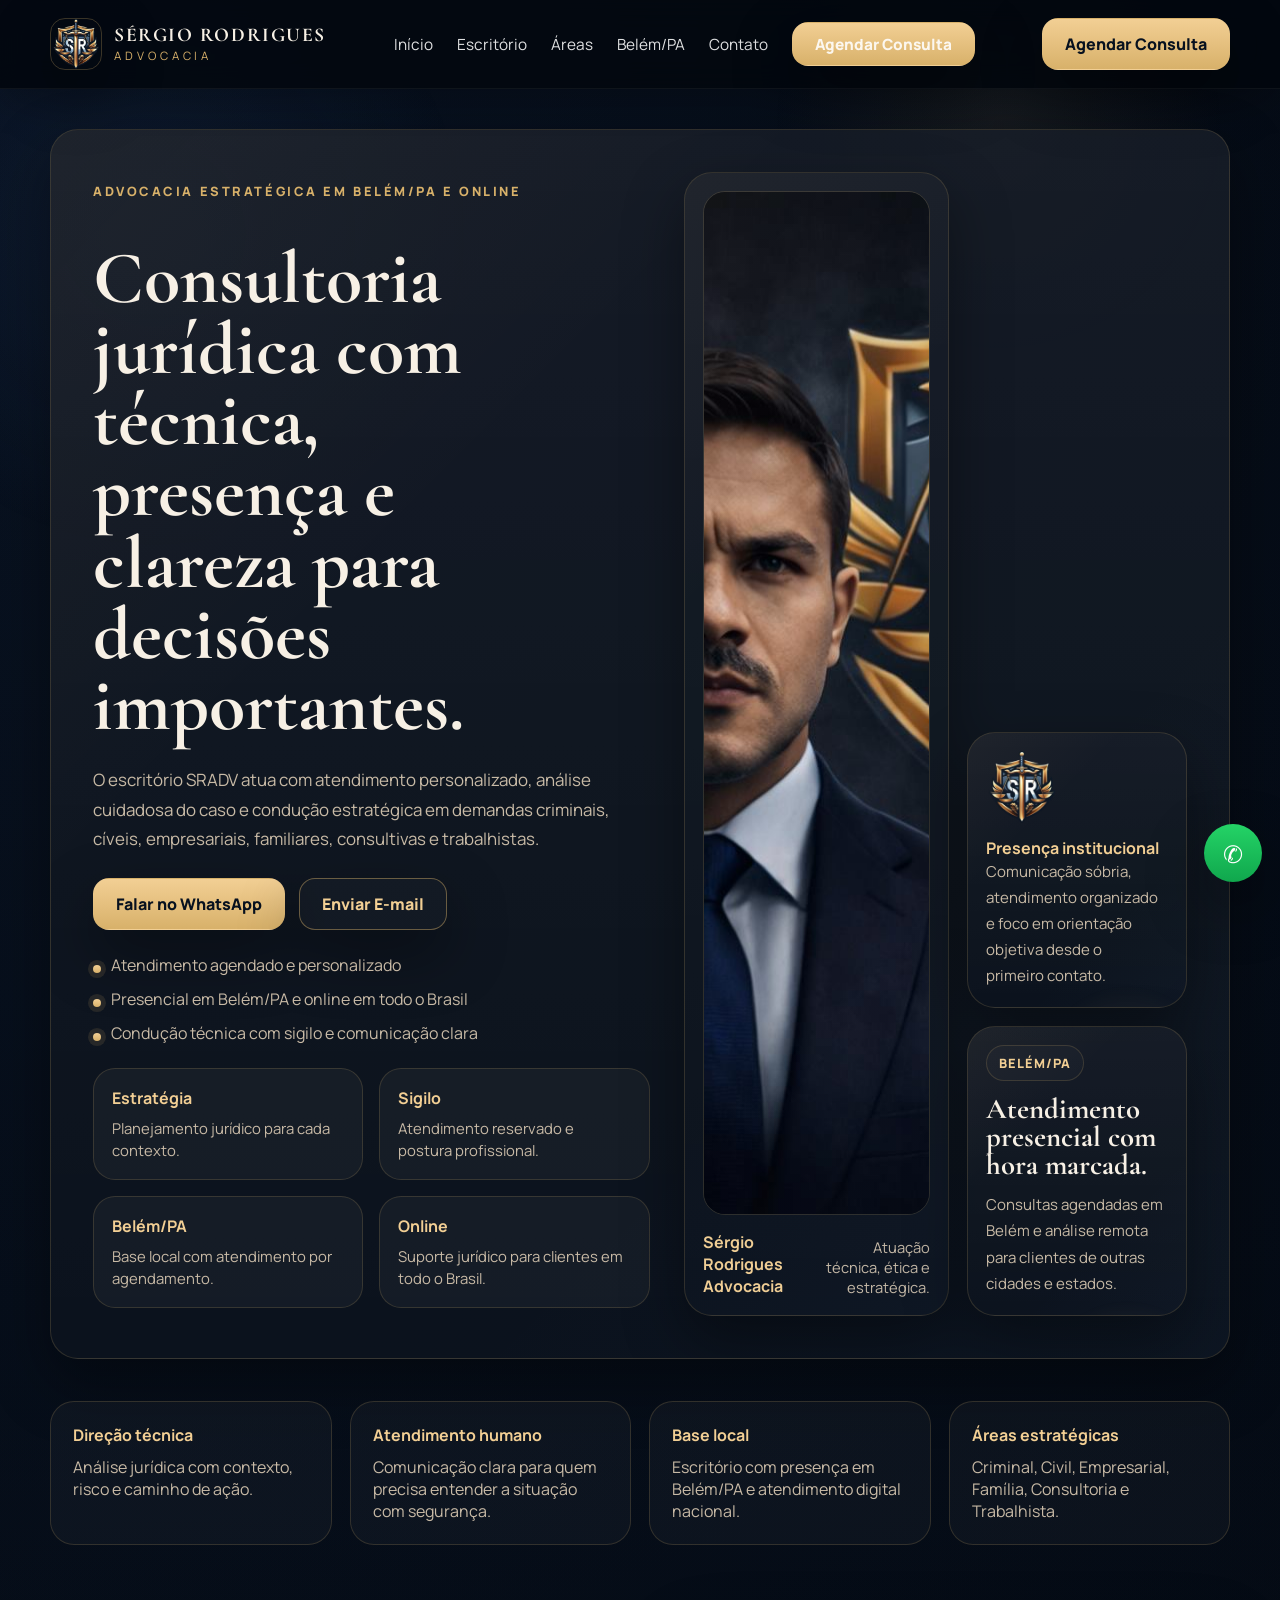
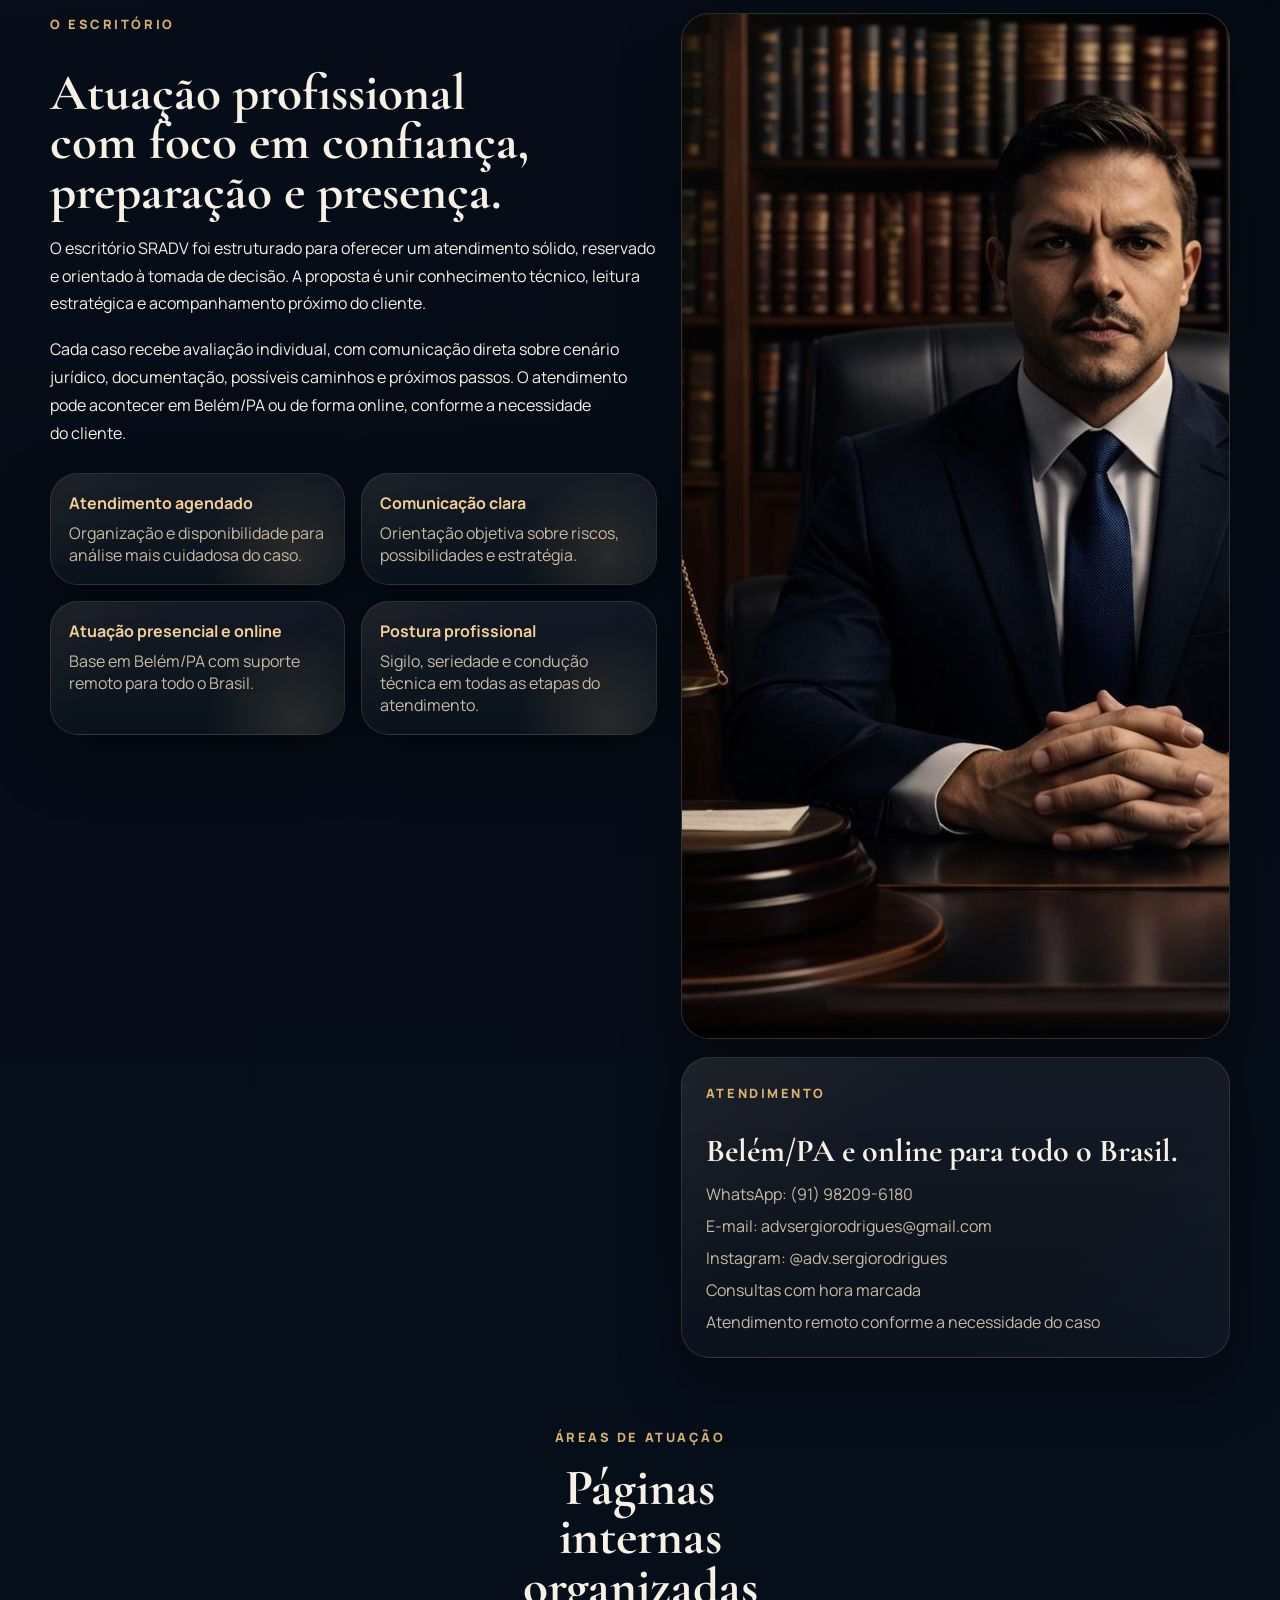
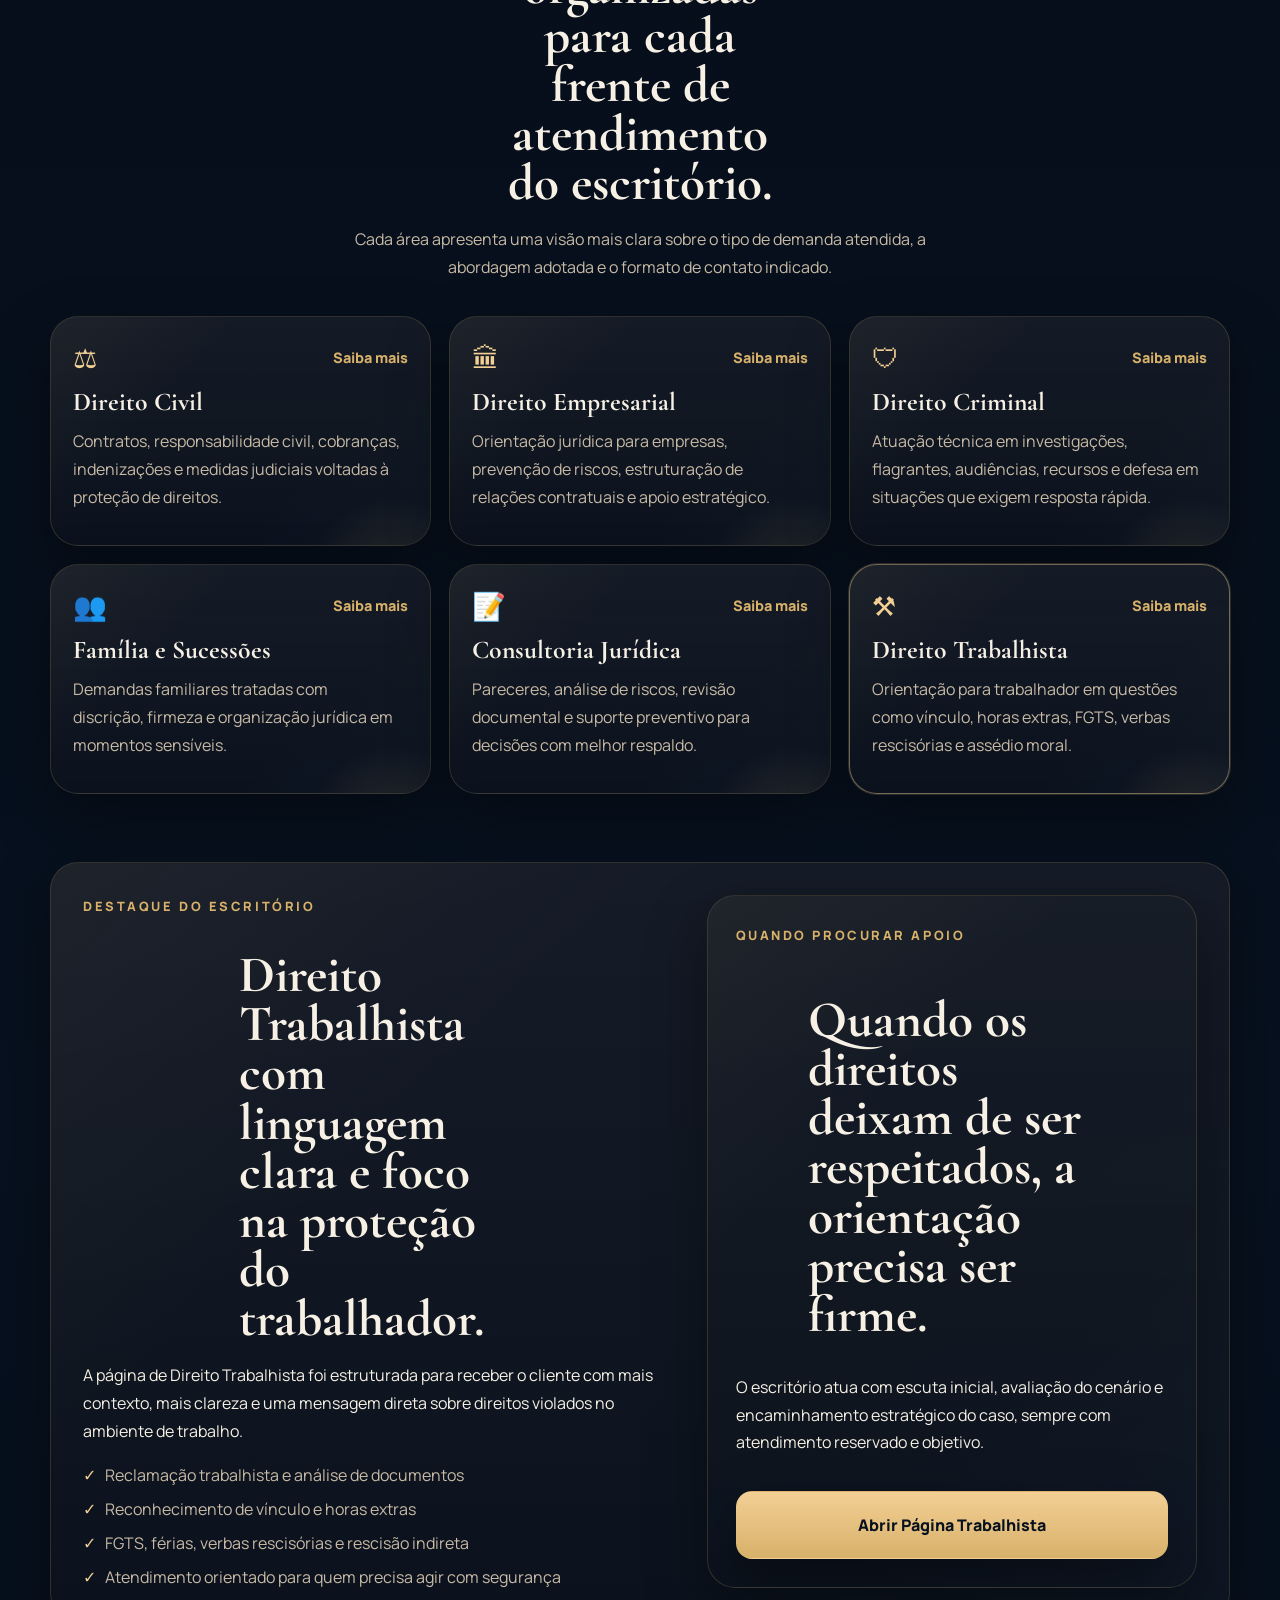
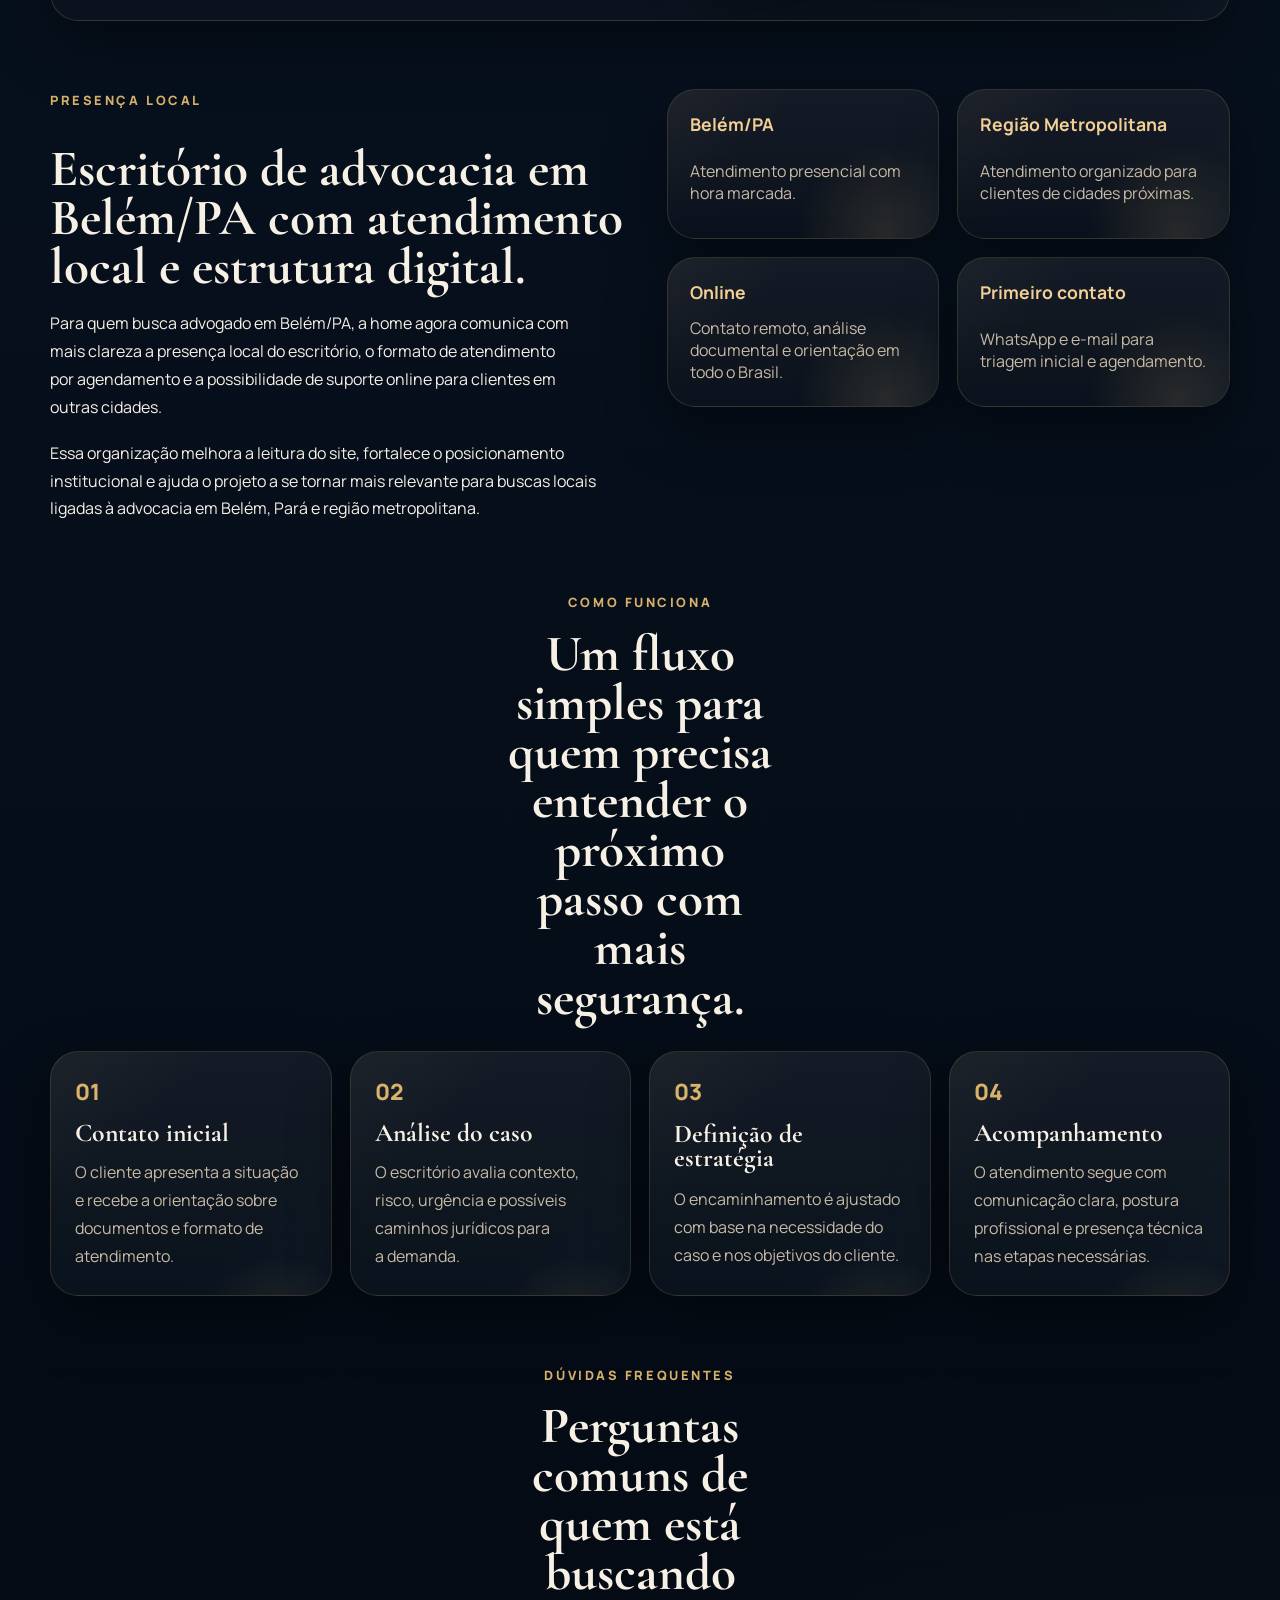
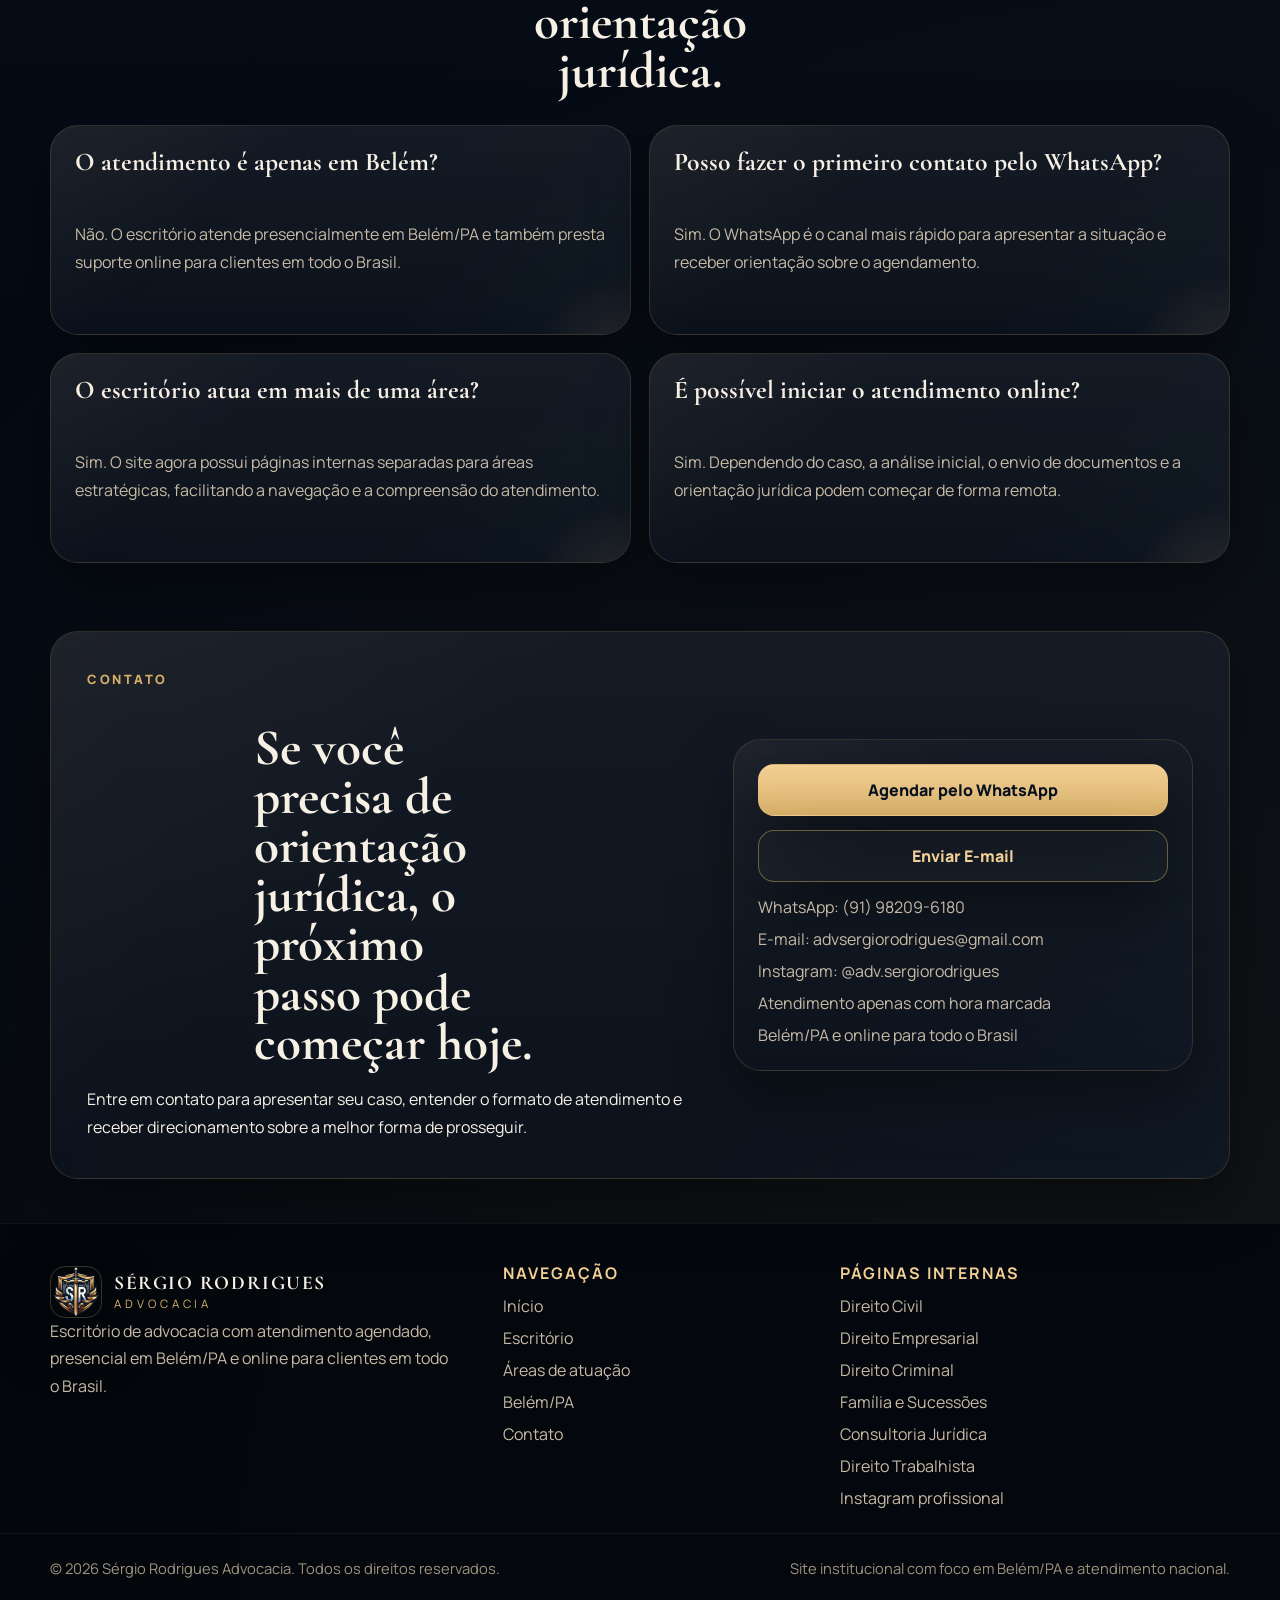
==== index.html @ feb1d64f "Add elegant motion and social profile polish" ====
<!DOCTYPE html>
<html lang="pt-BR">
<head>
  <meta charset="UTF-8" />
  <meta name="viewport" content="width=device-width, initial-scale=1.0" />
  <title>Advogado Em Belém/PA | SRADV Sérgio Rodrigues Advocacia</title>
  <meta name="description" content="Escritório de advocacia em Belém/PA com atendimento estratégico, agendado e online para todo o Brasil. Atuação em Direito Criminal, Civil, Empresarial, Família, Consultoria e Trabalhista." />
  <meta name="theme-color" content="#07111f" />
  <meta name="robots" content="index, follow" />
  <meta property="og:locale" content="pt_BR" />
  <meta property="og:type" content="website" />
  <meta property="og:title" content="Advogado Em Belém/PA | SRADV Sérgio Rodrigues Advocacia" />
  <meta property="og:description" content="Atuação jurídica estratégica em Belém/PA e online para todo o Brasil, com foco em atendimento personalizado, sigilo e condução técnica." />
  <meta property="og:url" content="https://linksites.github.io/sradv/" />
  <meta property="og:image" content="https://linksites.github.io/sradv/assets/foto-hero.jpg" />
  <meta name="twitter:card" content="summary_large_image" />
  <meta name="twitter:title" content="Advogado Em Belém/PA | SRADV Sérgio Rodrigues Advocacia" />
  <meta name="twitter:description" content="Escritório de advocacia em Belém/PA com atendimento estratégico, agendado e online para todo o Brasil." />
  <meta name="twitter:image" content="https://linksites.github.io/sradv/assets/foto-hero.jpg" />
  <link rel="canonical" href="https://linksites.github.io/sradv/" />
  <link rel="icon" href="assets/logo-emblema.jpg" />
  <link rel="preconnect" href="https://fonts.googleapis.com" />
  <link rel="preconnect" href="https://fonts.gstatic.com" crossorigin />
  <link href="https://fonts.googleapis.com/css2?family=Cormorant+Garamond:wght@500;600;700&family=Manrope:wght@400;500;600;700;800&display=swap" rel="stylesheet" />
  <link rel="stylesheet" href="styles.css" />
  <script type="application/ld+json">
    {
      "@context": "https://schema.org",
      "@type": "LegalService",
      "name": "SRADV Sérgio Rodrigues Advocacia",
      "url": "https://linksites.github.io/sradv/",
      "image": "https://linksites.github.io/sradv/assets/foto-hero.jpg",
      "telephone": "+55-91-98209-6180",
      "email": "advsergiorodrigues@gmail.com",
      "areaServed": [
        "Belém - PA",
        "Pará",
        "Brasil"
      ],
      "availableLanguage": [
        "Portuguese"
      ],
      "address": {
        "@type": "PostalAddress",
        "addressLocality": "Belém",
        "addressRegion": "PA",
        "addressCountry": "BR"
      },
      "sameAs": [
        "https://linksites.github.io/sradv/",
        "https://www.instagram.com/adv.sergiorodrigues/"
      ]
    }
  </script>
</head>
<body>
  <div class="bg-orbs"></div>
  <div class="bg-grid"></div>
  <a class="skip-link" href="#conteudo">Pular para o conteúdo</a>

  <header class="header">
    <div class="container nav">
      <a class="brand" href="#inicio" aria-label="SRADV Sérgio Rodrigues Advocacia">
        <img src="assets/logo-emblema.jpg" alt="Logo SRADV" width="640" height="640" />
        <div class="brand-copy">
          <strong>SÉRGIO RODRIGUES</strong>
          <span>ADVOCACIA</span>
        </div>
      </a>

      <button class="menu-toggle" type="button" aria-label="Abrir menu" aria-expanded="false" aria-controls="primary-menu">
        <span class="menu-toggle-box" aria-hidden="true">
          <span class="menu-toggle-line"></span>
          <span class="menu-toggle-line"></span>
          <span class="menu-toggle-line"></span>
        </span>
      </button>

      <nav class="menu" id="primary-menu" aria-label="Navegação principal">
        <a href="#inicio">Início</a>
        <a href="#escritorio">Escritório</a>
        <a href="#areas">Áreas</a>
        <a href="#belem">Belém/PA</a>
        <a href="#contato">Contato</a>
        <a class="btn btn-gold menu-cta" target="_blank" rel="noopener noreferrer" href="https://wa.me/5591982096180?text=Olá%2C%20Dr.%20Sérgio.%20gostaria%20de%20agendar%20um%20atendimento.">Agendar Consulta</a>
      </nav>

      <a class="btn btn-gold header-cta" target="_blank" rel="noopener noreferrer" href="https://wa.me/5591982096180?text=Olá%2C%20Dr.%20Sérgio.%20gostaria%20de%20agendar%20um%20atendimento.">Agendar Consulta</a>
    </div>
  </header>

  <main id="conteudo">
    <section class="hero section" id="inicio">
      <div class="container hero-grid shell-card">
        <div class="hero-copy">
          <p class="eyebrow">ADVOCACIA ESTRATÉGICA EM BELÉM/PA E ONLINE</p>
          <h1>Consultoria jurídica com técnica, presença e clareza para decisões importantes.</h1>
          <p class="lead">
            O escritório SRADV atua com atendimento personalizado, análise cuidadosa do caso e condução estratégica
            em demandas criminais, cíveis, empresariais, familiares, consultivas e trabalhistas.
          </p>

          <div class="hero-actions">
            <a class="btn btn-gold" target="_blank" rel="noopener noreferrer" href="https://wa.me/5591982096180?text=Olá%2C%20Dr.%20Sérgio.%20quero%20agendar%20um%20atendimento.">Falar no WhatsApp</a>
            <a class="btn btn-outline" href="mailto:advsergiorodrigues@gmail.com">Enviar E-mail</a>
          </div>

          <ul class="hero-points" aria-label="Diferenciais do atendimento">
            <li>Atendimento agendado e personalizado</li>
            <li>Presencial em Belém/PA e online em todo o Brasil</li>
            <li>Condução técnica com sigilo e comunicação clara</li>
          </ul>

          <div class="mini-highlights">
            <article>
              <strong>Estratégia</strong>
              <span>Planejamento jurídico para cada contexto.</span>
            </article>
            <article>
              <strong>Sigilo</strong>
              <span>Atendimento reservado e postura profissional.</span>
            </article>
            <article>
              <strong>Belém/PA</strong>
              <span>Base local com atendimento por agendamento.</span>
            </article>
            <article>
              <strong>Online</strong>
              <span>Suporte jurídico para clientes em todo o Brasil.</span>
            </article>
          </div>
        </div>

        <div class="hero-visual">
          <article class="hero-photo-card glass-card">
            <img class="hero-person" src="assets/foto-hero.jpg" alt="Retrato institucional de Sérgio Rodrigues" width="1024" height="1024" fetchpriority="high" decoding="async" />
            <div class="hero-photo-caption">
              <strong>Sérgio Rodrigues Advocacia</strong>
              <span>Atuação técnica, ética e estratégica.</span>
            </div>
          </article>

          <div class="hero-side-stack">
            <article class="glass-card hero-note">
              <img src="assets/logo-emblema.jpg" alt="" aria-hidden="true" width="640" height="640" loading="lazy" decoding="async" />
              <div>
                <strong>Presença institucional</strong>
                <p>Comunicação sóbria, atendimento organizado e foco em orientação objetiva desde o primeiro contato.</p>
              </div>
            </article>

            <article class="glass-card hero-note">
              <span class="pill">Belém/PA</span>
              <h2>Atendimento presencial com hora marcada.</h2>
              <p>Consultas agendadas em Belém e análise remota para clientes de outras cidades e estados.</p>
            </article>
          </div>
        </div>
      </div>
    </section>

    <section class="section trust-bar">
      <div class="container trust-grid">
        <article class="trust-item">
          <strong>Direção técnica</strong>
          <span>Análise jurídica com contexto, risco e caminho de ação.</span>
        </article>
        <article class="trust-item">
          <strong>Atendimento humano</strong>
          <span>Comunicação clara para quem precisa entender a situação com segurança.</span>
        </article>
        <article class="trust-item">
          <strong>Base local</strong>
          <span>Escritório com presença em Belém/PA e atendimento digital nacional.</span>
        </article>
        <article class="trust-item">
          <strong>Áreas estratégicas</strong>
          <span>Criminal, Civil, Empresarial, Família, Consultoria e Trabalhista.</span>
        </article>
      </div>
    </section>

    <section class="section office-section" id="escritorio">
      <div class="container split-layout">
        <div class="section-copy">
          <p class="eyebrow">O ESCRITÓRIO</p>
          <h2>Atuação profissional com foco em confiança, preparação e presença.</h2>
          <p>
            O escritório SRADV foi estruturado para oferecer um atendimento sólido, reservado e orientado à tomada
            de decisão. A proposta é unir conhecimento técnico, leitura estratégica e acompanhamento próximo do cliente.
          </p>
          <p>
            Cada caso recebe avaliação individual, com comunicação direta sobre cenário jurídico, documentação,
            possíveis caminhos e próximos passos. O atendimento pode acontecer em Belém/PA ou de forma online,
            conforme a necessidade do cliente.
          </p>

          <div class="feature-list">
            <article class="feature-card glass-card">
              <strong>Atendimento agendado</strong>
              <span>Organização e disponibilidade para análise mais cuidadosa do caso.</span>
            </article>
            <article class="feature-card glass-card">
              <strong>Comunicação clara</strong>
              <span>Orientação objetiva sobre riscos, possibilidades e estratégia.</span>
            </article>
            <article class="feature-card glass-card">
              <strong>Atuação presencial e online</strong>
              <span>Base em Belém/PA com suporte remoto para todo o Brasil.</span>
            </article>
            <article class="feature-card glass-card">
              <strong>Postura profissional</strong>
              <span>Sigilo, seriedade e condução técnica em todas as etapas do atendimento.</span>
            </article>
          </div>
        </div>

        <aside class="office-aside">
          <div class="about-photo glass-card">
            <img src="assets/foto-escritorio.jpg" alt="Ambiente institucional do escritório" width="1024" height="1024" loading="lazy" decoding="async" />
          </div>

          <div class="office-summary glass-card">
            <p class="eyebrow">ATENDIMENTO</p>
            <h2>Belém/PA e online para todo o Brasil.</h2>
            <ul class="list-clean">
              <li>WhatsApp: <a target="_blank" rel="noopener noreferrer" href="https://wa.me/5591982096180">(91) 98209-6180</a></li>
              <li>E-mail: <a href="mailto:advsergiorodrigues@gmail.com">advsergiorodrigues@gmail.com</a></li>
              <li>Instagram: <a target="_blank" rel="noopener noreferrer" href="https://www.instagram.com/adv.sergiorodrigues/">@adv.sergiorodrigues</a></li>
              <li>Consultas com hora marcada</li>
              <li>Atendimento remoto conforme a necessidade do caso</li>
            </ul>
          </div>
        </aside>
      </div>
    </section>

    <section class="section areas-section" id="areas">
      <div class="container">
        <div class="section-title centered">
          <p class="eyebrow">ÁREAS DE ATUAÇÃO</p>
          <h2>Páginas internas organizadas para cada frente de atendimento do escritório.</h2>
          <p class="section-lead">Cada área apresenta uma visão mais clara sobre o tipo de demanda atendida, a abordagem adotada e o formato de contato indicado.</p>
        </div>

        <div class="service-grid">
          <a class="service-card glass-card" href="areas/direito-civil.html">
            <div class="service-card-top">
              <span class="service-icon">⚖</span>
              <span class="service-link">Saiba mais</span>
            </div>
            <h3>Direito Civil</h3>
            <p>Contratos, responsabilidade civil, cobranças, indenizações e medidas judiciais voltadas à proteção de direitos.</p>
          </a>

          <a class="service-card glass-card" href="areas/direito-empresarial.html">
            <div class="service-card-top">
              <span class="service-icon">🏛</span>
              <span class="service-link">Saiba mais</span>
            </div>
            <h3>Direito Empresarial</h3>
            <p>Orientação jurídica para empresas, prevenção de riscos, estruturação de relações contratuais e apoio estratégico.</p>
          </a>

          <a class="service-card glass-card" href="areas/direito-criminal.html">
            <div class="service-card-top">
              <span class="service-icon">🛡</span>
              <span class="service-link">Saiba mais</span>
            </div>
            <h3>Direito Criminal</h3>
            <p>Atuação técnica em investigações, flagrantes, audiências, recursos e defesa em situações que exigem resposta rápida.</p>
          </a>

          <a class="service-card glass-card" href="areas/familia-e-sucessoes.html">
            <div class="service-card-top">
              <span class="service-icon">👥</span>
              <span class="service-link">Saiba mais</span>
            </div>
            <h3>Família e Sucessões</h3>
            <p>Demandas familiares tratadas com discrição, firmeza e organização jurídica em momentos sensíveis.</p>
          </a>

          <a class="service-card glass-card" href="areas/consultoria-juridica.html">
            <div class="service-card-top">
              <span class="service-icon">📝</span>
              <span class="service-link">Saiba mais</span>
            </div>
            <h3>Consultoria Jurídica</h3>
            <p>Pareceres, análise de riscos, revisão documental e suporte preventivo para decisões com melhor respaldo.</p>
          </a>

          <a class="service-card glass-card featured-service" href="areas/direito-trabalhista.html">
            <div class="service-card-top">
              <span class="service-icon">⚒</span>
              <span class="service-link">Saiba mais</span>
            </div>
            <h3>Direito Trabalhista</h3>
            <p>Orientação para trabalhador em questões como vínculo, horas extras, FGTS, verbas rescisórias e assédio moral.</p>
          </a>
        </div>
      </div>
    </section>

    <section class="section spotlight-section" id="trabalhista">
      <div class="container spotlight-grid shell-card">
        <div class="spotlight-copy">
          <p class="eyebrow">DESTAQUE DO ESCRITÓRIO</p>
          <h2>Direito Trabalhista com linguagem clara e foco na proteção do trabalhador.</h2>
          <p>
            A página de Direito Trabalhista foi estruturada para receber o cliente com mais contexto, mais clareza e
            uma mensagem direta sobre direitos violados no ambiente de trabalho.
          </p>
          <ul class="check-list">
            <li>Reclamação trabalhista e análise de documentos</li>
            <li>Reconhecimento de vínculo e horas extras</li>
            <li>FGTS, férias, verbas rescisórias e rescisão indireta</li>
            <li>Atendimento orientado para quem precisa agir com segurança</li>
          </ul>
        </div>

        <div class="spotlight-panel glass-card">
          <p class="eyebrow">QUANDO PROCURAR APOIO</p>
          <h2>Quando os direitos deixam de ser respeitados, a orientação precisa ser firme.</h2>
          <p>O escritório atua com escuta inicial, avaliação do cenário e encaminhamento estratégico do caso, sempre com atendimento reservado e objetivo.</p>
          <a class="btn btn-gold" href="areas/direito-trabalhista.html">Abrir Página Trabalhista</a>
        </div>
      </div>
    </section>

    <section class="section local-section" id="belem">
      <div class="container local-grid">
        <div class="section-copy">
          <p class="eyebrow">PRESENÇA LOCAL</p>
          <h2>Escritório de advocacia em Belém/PA com atendimento local e estrutura digital.</h2>
          <p>
            Para quem busca advogado em Belém/PA, a home agora comunica com mais clareza a presença local do escritório,
            o formato de atendimento por agendamento e a possibilidade de suporte online para clientes em outras cidades.
          </p>
          <p>
            Essa organização melhora a leitura do site, fortalece o posicionamento institucional e ajuda o projeto a se tornar
            mais relevante para buscas locais ligadas à advocacia em Belém, Pará e região metropolitana.
          </p>
        </div>

        <div class="local-cards">
          <article class="glass-card local-card">
            <strong>Belém/PA</strong>
            <span>Atendimento presencial com hora marcada.</span>
          </article>
          <article class="glass-card local-card">
            <strong>Região Metropolitana</strong>
            <span>Atendimento organizado para clientes de cidades próximas.</span>
          </article>
          <article class="glass-card local-card">
            <strong>Online</strong>
            <span>Contato remoto, análise documental e orientação em todo o Brasil.</span>
          </article>
          <article class="glass-card local-card">
            <strong>Primeiro contato</strong>
            <span>WhatsApp e e-mail para triagem inicial e agendamento.</span>
          </article>
        </div>
      </div>
    </section>

    <section class="section process-section">
      <div class="container">
        <div class="section-title centered">
          <p class="eyebrow">COMO FUNCIONA</p>
          <h2>Um fluxo simples para quem precisa entender o próximo passo com mais segurança.</h2>
        </div>

        <div class="step-grid">
          <article class="step-card glass-card">
            <span>01</span>
            <h3>Contato inicial</h3>
            <p>O cliente apresenta a situação e recebe a orientação sobre documentos e formato de atendimento.</p>
          </article>
          <article class="step-card glass-card">
            <span>02</span>
            <h3>Análise do caso</h3>
            <p>O escritório avalia contexto, risco, urgência e possíveis caminhos jurídicos para a demanda.</p>
          </article>
          <article class="step-card glass-card">
            <span>03</span>
            <h3>Definição de estratégia</h3>
            <p>O encaminhamento é ajustado com base na necessidade do caso e nos objetivos do cliente.</p>
          </article>
          <article class="step-card glass-card">
            <span>04</span>
            <h3>Acompanhamento</h3>
            <p>O atendimento segue com comunicação clara, postura profissional e presença técnica nas etapas necessárias.</p>
          </article>
        </div>
      </div>
    </section>

    <section class="section faq-section">
      <div class="container">
        <div class="section-title centered">
          <p class="eyebrow">DÚVIDAS FREQUENTES</p>
          <h2>Perguntas comuns de quem está buscando orientação jurídica.</h2>
        </div>

        <div class="faq-grid">
          <article class="glass-card faq-card">
            <h3>O atendimento é apenas em Belém?</h3>
            <p>Não. O escritório atende presencialmente em Belém/PA e também presta suporte online para clientes em todo o Brasil.</p>
          </article>
          <article class="glass-card faq-card">
            <h3>Posso fazer o primeiro contato pelo WhatsApp?</h3>
            <p>Sim. O WhatsApp é o canal mais rápido para apresentar a situação e receber orientação sobre o agendamento.</p>
          </article>
          <article class="glass-card faq-card">
            <h3>O escritório atua em mais de uma área?</h3>
            <p>Sim. O site agora possui páginas internas separadas para áreas estratégicas, facilitando a navegação e a compreensão do atendimento.</p>
          </article>
          <article class="glass-card faq-card">
            <h3>É possível iniciar o atendimento online?</h3>
            <p>Sim. Dependendo do caso, a análise inicial, o envio de documentos e a orientação jurídica podem começar de forma remota.</p>
          </article>
        </div>
      </div>
    </section>

    <section class="section cta-section" id="contato">
      <div class="container cta-box shell-card">
        <div class="cta-copy">
          <p class="eyebrow">CONTATO</p>
          <h2>Se você precisa de orientação jurídica, o próximo passo pode começar hoje.</h2>
          <p>Entre em contato para apresentar seu caso, entender o formato de atendimento e receber direcionamento sobre a melhor forma de prosseguir.</p>
        </div>

        <div class="contact-card glass-card">
          <a class="btn btn-gold" target="_blank" rel="noopener noreferrer" href="https://wa.me/5591982096180?text=Olá%2C%20Dr.%20Sérgio.%20gostaria%20de%20agendar%20um%20atendimento.">Agendar pelo WhatsApp</a>
          <a class="btn btn-outline" href="mailto:advsergiorodrigues@gmail.com">Enviar E-mail</a>
          <ul class="list-clean">
            <li>WhatsApp: <a target="_blank" rel="noopener noreferrer" href="https://wa.me/5591982096180">(91) 98209-6180</a></li>
            <li>E-mail: <a href="mailto:advsergiorodrigues@gmail.com">advsergiorodrigues@gmail.com</a></li>
            <li>Instagram: <a target="_blank" rel="noopener noreferrer" href="https://www.instagram.com/adv.sergiorodrigues/">@adv.sergiorodrigues</a></li>
            <li>Atendimento apenas com hora marcada</li>
            <li>Belém/PA e online para todo o Brasil</li>
          </ul>
        </div>
      </div>
    </section>
  </main>

  <footer class="footer">
    <div class="container footer-grid">
      <div class="footer-brand-block">
        <div class="brand footer-brand">
          <img src="assets/logo-emblema.jpg" alt="Logo SRADV" width="640" height="640" loading="lazy" decoding="async" />
          <div class="brand-copy">
            <strong>SÉRGIO RODRIGUES</strong>
            <span>ADVOCACIA</span>
          </div>
        </div>
        <p>Escritório de advocacia com atendimento agendado, presencial em Belém/PA e online para clientes em todo o Brasil.</p>
      </div>

      <div>
        <h3>Navegação</h3>
        <ul class="footer-links">
          <li><a href="#inicio">Início</a></li>
          <li><a href="#escritorio">Escritório</a></li>
          <li><a href="#areas">Áreas de atuação</a></li>
          <li><a href="#belem">Belém/PA</a></li>
          <li><a href="#contato">Contato</a></li>
        </ul>
      </div>

      <div>
        <h3>Páginas Internas</h3>
        <ul class="footer-links">
          <li><a href="areas/direito-civil.html">Direito Civil</a></li>
          <li><a href="areas/direito-empresarial.html">Direito Empresarial</a></li>
          <li><a href="areas/direito-criminal.html">Direito Criminal</a></li>
          <li><a href="areas/familia-e-sucessoes.html">Família e Sucessões</a></li>
          <li><a href="areas/consultoria-juridica.html">Consultoria Jurídica</a></li>
          <li><a href="areas/direito-trabalhista.html">Direito Trabalhista</a></li>
          <li><a target="_blank" rel="noopener noreferrer" href="https://www.instagram.com/adv.sergiorodrigues/">Instagram profissional</a></li>
        </ul>
      </div>
    </div>

    <div class="footer-bottom">
      <div class="container footer-bottom-inner">
        <span>© <span id="current-year">2026</span> Sérgio Rodrigues Advocacia. Todos os direitos reservados.</span>
        <span>Site institucional com foco em Belém/PA e atendimento nacional.</span>
      </div>
    </div>
  </footer>

  <a class="whatsapp-float" target="_blank" rel="noopener noreferrer" href="https://wa.me/5591982096180?text=Olá%2C%20Dr.%20Sérgio.%20preciso%20de%20orientação%20jurídica." aria-label="Abrir conversa no WhatsApp">✆</a>

  <script src="script.js"></script>
</body>
</html>
---- styles.css ----
:root{
  --bg:#040913;
  --bg-deep:#07111f;
  --panel:rgba(7,14,25,.82);
  --panel-strong:rgba(5,10,18,.94);
  --panel-soft:rgba(255,255,255,.04);
  --line:rgba(216,177,106,.18);
  --line-strong:rgba(216,177,106,.34);
  --gold:#d8b16a;
  --gold-strong:#f2cf94;
  --text:#f7f0e5;
  --muted:#c8baa6;
  --muted-strong:#9f937f;
  --shadow:0 24px 60px rgba(0,0,0,.38);
  --radius:28px;
  --radius-sm:18px;
  --container:1180px;
  --safe-bottom:calc(env(safe-area-inset-bottom, 0px) + 18px);
  --ease-out:cubic-bezier(.22,1,.36,1);
  --ease-smooth:cubic-bezier(.2,.75,.2,1);
  --duration-fast:.24s;
  --duration-mid:.5s;
  --duration-slow:.85s;
}

*{box-sizing:border-box}
html{
  scroll-behavior:smooth;
  scroll-padding-top:110px;
}
body{
  margin:0;
  font-family:"Manrope",system-ui,sans-serif;
  color:var(--text);
  overflow-x:hidden;
  background:
    radial-gradient(circle at top left, rgba(20,40,70,.36), transparent 26%),
    radial-gradient(circle at bottom right, rgba(216,177,106,.08), transparent 22%),
    linear-gradient(180deg, #03070e 0%, #07111f 54%, #03070e 100%);
}
img{max-width:100%;display:block}
a{text-decoration:none;color:inherit}
button{font:inherit}

.bg-orbs,
.bg-grid{
  position:fixed;
  inset:0;
  pointer-events:none;
  z-index:-1;
}
.bg-orbs{
  background:
    radial-gradient(circle at 78% 14%, rgba(216,177,106,.08), transparent 18%),
    radial-gradient(circle at 12% 26%, rgba(38,66,110,.18), transparent 24%);
  animation:orbDrift 18s ease-in-out infinite alternate;
}
.bg-grid{
  background-image:
    linear-gradient(rgba(255,255,255,.02) 1px, transparent 1px),
    linear-gradient(90deg, rgba(255,255,255,.02) 1px, transparent 1px);
  background-size:48px 48px;
  opacity:.14;
  mask-image:linear-gradient(180deg, rgba(0,0,0,.6), transparent 92%);
}

.skip-link{
  position:absolute;
  top:-64px;
  left:16px;
  z-index:120;
  padding:12px 16px;
  border-radius:12px;
  background:var(--gold-strong);
  color:#07111f;
  font-weight:800;
  transition:top .2s ease;
}
.skip-link:focus{top:16px}

.container{
  width:min(calc(100% - 32px), var(--container));
  margin:0 auto;
}

.header{
  position:sticky;
  top:0;
  z-index:60;
  backdrop-filter:blur(14px);
  background:rgba(3,7,14,.86);
  border-bottom:1px solid rgba(255,255,255,.05);
  box-shadow:0 14px 34px rgba(0,0,0,.18);
  transition:background var(--duration-fast) var(--ease-smooth), box-shadow var(--duration-fast) var(--ease-smooth), border-color var(--duration-fast) var(--ease-smooth);
}
.header.header-scrolled{
  background:rgba(3,7,14,.94);
  box-shadow:0 20px 44px rgba(0,0,0,.28);
  border-bottom-color:rgba(216,177,106,.12);
}
.nav{
  display:grid;
  grid-template-columns:auto 1fr auto;
  gap:18px;
  align-items:center;
  min-height:88px;
}
.brand{
  display:flex;
  align-items:center;
  gap:12px;
  min-width:0;
}
.brand img{
  width:52px;
  height:52px;
  border-radius:15px;
  object-fit:cover;
  border:1px solid rgba(216,177,106,.26);
  box-shadow:var(--shadow);
  transition:transform var(--duration-fast) var(--ease-out), border-color var(--duration-fast) var(--ease-smooth);
}
.brand:hover img{
  transform:translateY(-2px) scale(1.02);
  border-color:rgba(242,207,148,.42);
}
.brand-copy{
  display:flex;
  flex-direction:column;
  gap:4px;
  line-height:1;
  min-width:0;
}
.brand-copy strong{
  font-family:"Cormorant Garamond",serif;
  font-size:1.22rem;
  letter-spacing:.08em;
  white-space:nowrap;
}
.brand-copy span{
  color:var(--gold);
  font-size:.72rem;
  letter-spacing:.34em;
  white-space:nowrap;
}

.menu{
  display:flex;
  justify-content:center;
  gap:24px;
  flex-wrap:wrap;
}
.menu a{
  display:inline-flex;
  align-items:center;
  min-height:44px;
  color:rgba(255,255,255,.88);
  font-size:.96rem;
  transition:color var(--duration-fast) var(--ease-smooth), transform var(--duration-fast) var(--ease-out);
}
.menu a:hover{
  color:var(--gold-strong);
  transform:translateY(-1px);
}
.menu-cta{display:none}
.menu-toggle{
  display:none;
  width:46px;
  height:46px;
  border-radius:14px;
  border:1px solid var(--line);
  background:none;
  color:var(--gold);
}
.menu-toggle-box{
  display:grid;
  gap:5px;
}
.menu-toggle-line{
  width:20px;
  height:2px;
  border-radius:999px;
  background:currentColor;
  transition:transform .2s ease, opacity .2s ease;
}
body.menu-open .menu-toggle-line:nth-child(1){
  transform:translateY(7px) rotate(45deg);
}
body.menu-open .menu-toggle-line:nth-child(2){
  opacity:0;
}
body.menu-open .menu-toggle-line:nth-child(3){
  transform:translateY(-7px) rotate(-45deg);
}
.menu-backdrop{
  position:fixed;
  inset:0;
  border:0;
  padding:0;
  background:rgba(3,7,14,.58);
  backdrop-filter:blur(6px);
  opacity:0;
  pointer-events:none;
  transition:opacity .22s ease;
  z-index:64;
}
body.menu-open{
  overflow:hidden;
}
body.menu-open .menu-backdrop{
  opacity:1;
  pointer-events:auto;
}
body.menu-open .whatsapp-float{
  opacity:0;
  pointer-events:none;
  transform:translateY(12px) scale(.92);
}

.menu-toggle:focus-visible,
.menu a:focus-visible,
.btn:focus-visible,
.footer a:focus-visible,
.service-card:focus-visible,
.whatsapp-float:focus-visible{
  outline:2px solid var(--gold-strong);
  outline-offset:3px;
}

.btn{
  min-height:52px;
  padding:0 22px;
  border-radius:16px;
  display:inline-flex;
  align-items:center;
  justify-content:center;
  border:1px solid transparent;
  font-weight:800;
  position:relative;
  overflow:hidden;
  transition:transform .2s ease, border-color .2s ease, background .2s ease;
  box-shadow:var(--shadow);
}
.btn::after{
  content:"";
  position:absolute;
  inset:-120% auto auto -30%;
  width:58%;
  height:300%;
  transform:rotate(18deg);
  background:linear-gradient(180deg, rgba(255,255,255,0), rgba(255,255,255,.2), rgba(255,255,255,0));
  opacity:0;
  transition:transform var(--duration-mid) var(--ease-out), opacity var(--duration-fast) var(--ease-smooth);
}
.btn:hover{transform:translateY(-2px)}
.btn:hover::after{
  opacity:1;
  transform:translate(165%, 0) rotate(18deg);
}
.btn:active{
  transform:translateY(0) scale(.985);
}
.btn-gold{
  background:linear-gradient(180deg, var(--gold-strong), var(--gold));
  color:#07111f;
}
.btn-outline{
  color:var(--gold-strong);
  border-color:rgba(216,177,106,.44);
  background:rgba(255,255,255,.02);
}

h1,h2,h3{
  margin:0;
  font-family:"Cormorant Garamond",serif;
  line-height:.96;
  text-wrap:balance;
}
h1{font-size:clamp(3.2rem, 5.8vw, 5.7rem)}
h2{font-size:clamp(2.25rem, 4vw, 3.5rem)}
h3{font-size:clamp(1.5rem, 2vw, 2rem)}
p{
  margin:0;
  line-height:1.74;
  text-wrap:pretty;
}

.section{padding:34px 0}
.section[id]{
  scroll-margin-top:124px;
}
.eyebrow{
  margin:0 0 16px;
  color:var(--gold);
  letter-spacing:.2em;
  font-size:.8rem;
  font-weight:800;
}
.section-title.centered{
  text-align:center;
  max-width:820px;
  margin:0 auto 28px;
}
.section-title.centered h2,
.cta-copy h2,
.spotlight-copy h2,
.spotlight-panel h2,
.page-hero h1{
  max-width:12ch;
  margin-inline:auto;
}
.section-title.centered .section-lead{
  max-width:64ch;
  margin-inline:auto;
}
.section-lead{
  margin-top:18px;
  color:var(--muted);
}

.shell-card,
.glass-card{
  background:
    linear-gradient(180deg, rgba(255,255,255,.06), rgba(255,255,255,.02)),
    var(--panel);
  border:1px solid var(--line);
  border-radius:var(--radius);
  box-shadow:var(--shadow);
  position:relative;
  overflow:hidden;
}
.shell-card::before,
.glass-card::before{
  content:"";
  position:absolute;
  inset:0;
  background:linear-gradient(135deg, rgba(242,207,148,.08), transparent 32%, transparent 68%, rgba(78,112,168,.08));
  opacity:.55;
  pointer-events:none;
}
.shell-card::after,
.glass-card::after{
  content:"";
  position:absolute;
  inset:auto -14% -58% auto;
  width:180px;
  height:180px;
  border-radius:50%;
  background:radial-gradient(circle, rgba(216,177,106,.14), transparent 72%);
  pointer-events:none;
  filter:blur(2px);
}

.hero{padding-top:40px}
.hero-grid{
  display:grid;
  grid-template-columns:minmax(0, 1.05fr) minmax(0, .95fr);
  gap:34px;
  padding:42px;
  align-items:center;
  overflow:hidden;
}
.hero-copy{display:grid;gap:24px}
.hero-copy h1{max-width:11ch}
.lead{
  color:var(--muted);
  font-size:1.06rem;
  max-width:62ch;
}
.hero-actions{
  display:flex;
  gap:14px;
  flex-wrap:wrap;
}
.hero-points{
  list-style:none;
  padding:0;
  margin:0;
  display:grid;
  gap:12px;
}
.hero-points li{
  position:relative;
  padding-left:18px;
  color:var(--muted);
}
.hero-points li::before{
  content:"";
  position:absolute;
  left:0;
  top:.7em;
  width:8px;
  height:8px;
  border-radius:50%;
  background:linear-gradient(180deg, var(--gold-strong), var(--gold));
  box-shadow:0 0 0 5px rgba(216,177,106,.12);
}
.mini-highlights{
  display:grid;
  grid-template-columns:repeat(2, minmax(0,1fr));
  gap:16px;
}
.mini-highlights article{
  padding:18px;
  background:var(--panel-soft);
  border:1px solid var(--line);
  border-radius:22px;
}
.mini-highlights strong{
  display:block;
  margin-bottom:8px;
  color:var(--gold-strong);
}
.mini-highlights span{
  color:var(--muted);
  font-size:.93rem;
}

.hero-visual{
  display:grid;
  grid-template-columns:minmax(0,1fr) 220px;
  gap:18px;
  align-items:end;
}
.hero-photo-card{
  overflow:hidden;
  padding:18px;
}
.hero-person{
  width:100%;
  aspect-ratio:5/6;
  object-fit:cover;
  object-position:center top;
  border-radius:22px;
  border:1px solid rgba(216,177,106,.16);
  transition:transform var(--duration-slow) var(--ease-out), filter var(--duration-mid) var(--ease-smooth);
}
.hero-photo-card:hover .hero-person{
  transform:scale(1.03);
  filter:saturate(1.05);
}
.hero-photo-caption{
  display:flex;
  justify-content:space-between;
  gap:16px;
  align-items:end;
  padding-top:16px;
}
.hero-photo-caption strong{
  color:var(--gold-strong);
  font-size:1rem;
}
.hero-photo-caption span{
  max-width:220px;
  color:var(--muted);
  font-size:.92rem;
  text-align:right;
}
.hero-side-stack{
  display:grid;
  gap:18px;
}
.hero-note{
  padding:18px;
  display:grid;
  gap:14px;
  transition:transform var(--duration-fast) var(--ease-out), border-color var(--duration-fast) var(--ease-smooth), background var(--duration-fast) var(--ease-smooth);
}
.hero-note:hover{
  transform:translateY(-3px);
  border-color:rgba(242,207,148,.28);
}
.hero-note img{
  width:72px;
  height:72px;
  border-radius:20px;
  object-fit:cover;
}
.hero-note strong{
  color:var(--gold-strong);
}
.hero-note h2{
  font-size:1.8rem;
}
.hero-note p{
  color:var(--muted);
  font-size:.94rem;
}
.pill{
  width:fit-content;
  padding:8px 12px;
  border-radius:999px;
  border:1px solid var(--line);
  color:var(--gold-strong);
  background:rgba(255,255,255,.02);
  font-size:.8rem;
  font-weight:800;
  letter-spacing:.08em;
  text-transform:uppercase;
}

.trust-bar{padding-top:8px}
.trust-grid{
  display:grid;
  grid-template-columns:repeat(4, minmax(0,1fr));
  gap:18px;
}
.trust-item{
  padding:22px;
  border-radius:24px;
  border:1px solid var(--line);
  background:rgba(255,255,255,.03);
  transition:transform var(--duration-fast) var(--ease-out), border-color var(--duration-fast) var(--ease-smooth), background var(--duration-fast) var(--ease-smooth);
}
.trust-item:hover{
  transform:translateY(-3px);
  border-color:rgba(242,207,148,.26);
  background:rgba(255,255,255,.05);
}
.trust-item strong{
  display:block;
  margin-bottom:10px;
  color:var(--gold-strong);
}
.trust-item span{color:var(--muted)}

.split-layout{
  display:grid;
  grid-template-columns:minmax(0, 1.05fr) minmax(300px, .95fr);
  gap:24px;
  align-items:start;
}
.section-copy{
  display:grid;
  gap:18px;
}
.feature-list{
  display:grid;
  grid-template-columns:repeat(2, minmax(0,1fr));
  gap:16px;
  margin-top:8px;
}
.feature-card{
  padding:18px;
  transition:transform var(--duration-fast) var(--ease-out), border-color var(--duration-fast) var(--ease-smooth), background var(--duration-fast) var(--ease-smooth);
}
.feature-card:hover{
  transform:translateY(-3px);
  border-color:rgba(242,207,148,.26);
}
.feature-card strong{
  display:block;
  margin-bottom:8px;
  color:var(--gold-strong);
}
.feature-card span{color:var(--muted)}
.office-aside{
  display:grid;
  gap:18px;
}
.about-photo{overflow:hidden}
.about-photo img{
  width:100%;
  min-height:360px;
  object-fit:cover;
  transition:transform var(--duration-slow) var(--ease-out);
}
.about-photo:hover img{
  transform:scale(1.03);
}
.office-summary{
  padding:24px;
  display:grid;
  gap:16px;
}
.office-summary h2{font-size:2rem}

.list-clean{
  list-style:none;
  padding:0;
  margin:0;
  display:grid;
  gap:10px;
  color:var(--muted);
}
.list-clean a,
.footer-links a,
.related-pages a{
  overflow-wrap:anywhere;
}

.areas-section .section-title{margin-bottom:34px}
.service-grid{
  display:grid;
  grid-template-columns:repeat(3, minmax(0,1fr));
  gap:18px;
}
.service-card{
  padding:22px;
  display:grid;
  gap:14px;
  align-content:start;
  min-height:230px;
  transition:transform .18s ease, border-color .18s ease, background .18s ease;
}
.service-card:hover{
  transform:translateY(-4px);
  border-color:var(--line-strong);
  background:
    linear-gradient(180deg, rgba(255,255,255,.08), rgba(255,255,255,.02)),
    rgba(9,16,29,.92);
}
.service-card:active{
  transform:translateY(-1px) scale(.99);
}
.service-card-top{
  display:flex;
  justify-content:space-between;
  align-items:center;
  gap:12px;
}
.service-icon{
  font-size:1.7rem;
  color:var(--gold-strong);
}
.service-link{
  color:var(--gold);
  font-weight:800;
  font-size:.9rem;
}
.service-card p{color:var(--muted)}
.featured-service{
  border-color:rgba(242,207,148,.44);
  box-shadow:0 0 0 1px rgba(242,207,148,.16), var(--shadow);
}

.spotlight-grid{
  display:grid;
  grid-template-columns:minmax(0, 1.1fr) minmax(0, .9fr);
  gap:24px;
  padding:32px;
}
.spotlight-copy,
.spotlight-panel{
  display:grid;
  gap:18px;
}
.spotlight-panel{
  padding:28px;
}

.check-list{
  list-style:none;
  padding:0;
  margin:0;
  display:grid;
  gap:12px;
}
.check-list li{
  position:relative;
  padding-left:22px;
  color:var(--muted);
}
.check-list li::before{
  content:"✓";
  position:absolute;
  left:0;
  top:0;
  color:var(--gold-strong);
  font-weight:800;
}

.local-grid{
  display:grid;
  grid-template-columns:minmax(0, 1fr) minmax(0, .95fr);
  gap:24px;
  align-items:start;
}
.local-cards{
  display:grid;
  grid-template-columns:repeat(2, minmax(0,1fr));
  gap:18px;
}
.local-card{
  min-height:150px;
  padding:22px;
  display:grid;
  gap:12px;
  transition:transform var(--duration-fast) var(--ease-out), border-color var(--duration-fast) var(--ease-smooth), background var(--duration-fast) var(--ease-smooth);
}
.local-card:hover{
  transform:translateY(-3px);
  border-color:rgba(242,207,148,.26);
}
.local-card strong{
  color:var(--gold-strong);
  font-size:1.1rem;
}
.local-card span{color:var(--muted)}

.step-grid{
  display:grid;
  grid-template-columns:repeat(4, minmax(0,1fr));
  gap:18px;
}
.step-card{
  padding:24px;
  display:grid;
  gap:14px;
  min-height:220px;
  transition:transform var(--duration-fast) var(--ease-out), border-color var(--duration-fast) var(--ease-smooth), background var(--duration-fast) var(--ease-smooth);
}
.step-card:hover{
  transform:translateY(-3px);
  border-color:rgba(242,207,148,.26);
}
.step-card span{
  color:var(--gold);
  font-weight:800;
  font-size:1.4rem;
}
.step-card p{color:var(--muted)}

.faq-grid{
  display:grid;
  grid-template-columns:repeat(2, minmax(0,1fr));
  gap:18px;
}
.faq-card{
  padding:24px;
  display:grid;
  gap:14px;
  min-height:210px;
  transition:transform var(--duration-fast) var(--ease-out), border-color var(--duration-fast) var(--ease-smooth), background var(--duration-fast) var(--ease-smooth);
}
.faq-card:hover{
  transform:translateY(-3px);
  border-color:rgba(242,207,148,.24);
}
.faq-card p{color:var(--muted)}

.cta-box{
  display:grid;
  grid-template-columns:minmax(0, 1.15fr) minmax(320px, .85fr);
  gap:24px;
  align-items:center;
  padding:36px;
}
.cta-copy{
  display:grid;
  gap:18px;
}
.contact-card{
  padding:24px;
  display:grid;
  gap:14px;
  transition:transform var(--duration-fast) var(--ease-out), border-color var(--duration-fast) var(--ease-smooth);
}
.contact-card .btn{
  width:100%;
}
.contact-card:hover{
  transform:translateY(-2px);
  border-color:rgba(242,207,148,.24);
}

.footer{
  margin-top:10px;
  background:rgba(4,7,13,.9);
  border-top:1px solid rgba(255,255,255,.06);
}
.footer-grid{
  display:grid;
  grid-template-columns:1.1fr .8fr 1fr;
  gap:24px;
  padding:42px 0 24px;
}
.footer-brand-block p,
.footer-links{color:var(--muted)}
.footer h3{
  margin:0 0 14px;
  color:var(--gold-strong);
  font-size:1rem;
  font-family:"Manrope",system-ui,sans-serif;
  letter-spacing:.12em;
  text-transform:uppercase;
}
.footer-links{
  list-style:none;
  padding:0;
  margin:0;
  display:grid;
  gap:10px;
}
.footer-links a:hover{color:var(--gold-strong)}
.footer-bottom{
  border-top:1px solid rgba(255,255,255,.05);
}
.footer-bottom-inner{
  min-height:68px;
  display:flex;
  align-items:center;
  justify-content:space-between;
  gap:16px;
  color:var(--muted-strong);
  font-size:.92rem;
}

.whatsapp-float{
  position:fixed;
  right:18px;
  bottom:var(--safe-bottom);
  width:58px;
  height:58px;
  border-radius:50%;
  display:grid;
  place-items:center;
  background:linear-gradient(180deg,#24d366,#10a74d);
  color:#fff;
  font-size:1.5rem;
  box-shadow:var(--shadow);
  z-index:45;
  transition:transform .2s ease, opacity .2s ease;
}
.whatsapp-float:hover{transform:translateY(-2px)}

.page-detail .hero{
  padding-top:32px;
}
.page-hero{
  padding:34px;
  display:grid;
  gap:18px;
}
.breadcrumb{
  display:flex;
  gap:8px;
  flex-wrap:wrap;
  color:var(--muted);
  font-size:.92rem;
}
.breadcrumb a{color:var(--gold)}
.page-hero-meta{
  display:flex;
  gap:12px;
  flex-wrap:wrap;
}
.page-layout{
  display:grid;
  grid-template-columns:minmax(0, 1fr) minmax(300px, .82fr);
  gap:24px;
}
.page-content{
  display:grid;
  gap:24px;
}
.content-block{
  padding:28px;
  display:grid;
  gap:16px;
  transition:transform var(--duration-fast) var(--ease-out), border-color var(--duration-fast) var(--ease-smooth);
}
.content-block:hover{
  transform:translateY(-3px);
  border-color:rgba(242,207,148,.24);
}
.content-block p{color:var(--muted)}
.bullet-grid{
  display:grid;
  grid-template-columns:repeat(2, minmax(0,1fr));
  gap:14px;
}
.bullet-card{
  padding:18px;
  border-radius:22px;
  border:1px solid var(--line);
  background:rgba(255,255,255,.03);
  transition:transform var(--duration-fast) var(--ease-out), border-color var(--duration-fast) var(--ease-smooth), background var(--duration-fast) var(--ease-smooth);
}
.bullet-card:hover{
  transform:translateY(-2px);
  border-color:rgba(242,207,148,.24);
  background:rgba(255,255,255,.05);
}
.bullet-card strong{
  display:block;
  margin-bottom:8px;
  color:var(--gold-strong);
}
.bullet-card span{color:var(--muted)}
.page-sidebar{
  display:grid;
  gap:18px;
  align-self:start;
  position:sticky;
  top:110px;
}
.info-panel{
  padding:24px;
  display:grid;
  gap:14px;
  transition:transform var(--duration-fast) var(--ease-out), border-color var(--duration-fast) var(--ease-smooth);
}
.info-panel p{color:var(--muted)}
.info-panel:hover{
  transform:translateY(-2px);
  border-color:rgba(242,207,148,.24);
}
.sidebar-links{
  list-style:none;
  padding:0;
  margin:0;
  display:grid;
  gap:10px;
}
.sidebar-links a{
  color:var(--gold-strong);
  font-weight:700;
}
.related-pages{
  display:grid;
  gap:14px;
}
.related-pages a{
  padding:16px 18px;
  border-radius:20px;
  border:1px solid var(--line);
  background:rgba(255,255,255,.03);
  color:var(--muted);
  transition:transform .18s ease, border-color .18s ease, background var(--duration-fast) var(--ease-smooth), color var(--duration-fast) var(--ease-smooth);
}
.related-pages a:hover{
  transform:translateY(-2px);
  border-color:var(--line-strong);
  color:var(--text);
}

[data-reveal]{
  opacity:0;
  transform:translateY(26px) scale(.985);
  filter:blur(10px);
  transition:
    opacity var(--duration-mid) var(--ease-out),
    transform var(--duration-mid) var(--ease-out),
    filter var(--duration-mid) var(--ease-smooth);
  transition-delay:var(--reveal-delay, 0ms);
}
[data-reveal].is-visible{
  opacity:1;
  transform:translateY(0) scale(1);
  filter:blur(0);
}

@keyframes orbDrift{
  from{transform:translate3d(0,0,0) scale(1)}
  to{transform:translate3d(0,-18px,0) scale(1.05)}
}

@media (max-width:1100px){
  .hero-grid,
  .split-layout,
  .spotlight-grid,
  .local-grid,
  .cta-box,
  .page-layout,
  .footer-grid{
    grid-template-columns:1fr;
  }
  .trust-grid,
  .step-grid{
    grid-template-columns:repeat(2, minmax(0,1fr));
  }
  .service-grid{
    grid-template-columns:repeat(2, minmax(0,1fr));
  }
  .page-sidebar{position:static}
}

@media (max-width:860px){
  .header{
    background:rgba(3,7,14,.94);
  }
  .nav{
    grid-template-columns:minmax(0,1fr) auto;
    gap:12px;
    min-height:78px;
  }
  .menu-toggle{
    display:inline-grid;
    justify-self:end;
    place-items:center;
    position:relative;
    z-index:76;
  }
  .menu{
    display:none;
    position:fixed;
    top:calc(var(--header-height, 78px) + 10px);
    left:12px;
    right:12px;
    z-index:75;
    justify-content:stretch;
    gap:10px;
    max-height:calc(100dvh - var(--header-height, 78px) - 24px);
    overflow:auto;
    overscroll-behavior:contain;
    background:rgba(2,6,13,.98);
    padding:14px;
    border-radius:24px;
    border:1px solid var(--line);
    box-shadow:0 30px 70px rgba(0,0,0,.45);
    transform:translateY(14px) scale(.985);
    opacity:0;
    transform-origin:top right;
    transition:opacity var(--duration-fast) var(--ease-smooth), transform var(--duration-fast) var(--ease-out);
  }
  .menu.open{
    display:grid;
    transform:translateY(0) scale(1);
    opacity:1;
  }
  .menu a{
    width:100%;
    min-height:52px;
    padding:0 16px;
    border-radius:16px;
    justify-content:flex-start;
    background:rgba(255,255,255,.03);
    border:1px solid transparent;
  }
  .menu a:hover{
    border-color:var(--line-strong);
    background:rgba(255,255,255,.05);
  }
  .menu a:active{
    transform:scale(.99);
  }
  .menu-cta{
    display:inline-flex;
    margin-top:6px;
  }
  .header-cta{display:none}
  .hero-grid{padding:24px}
  .hero-copy h1,
  .section-title.centered h2,
  .cta-copy h2,
  .spotlight-copy h2,
  .spotlight-panel h2,
  .page-hero h1{
    max-width:none;
  }
  .hero-visual{
    grid-template-columns:1fr;
  }
  .hero-side-stack{
    grid-template-columns:repeat(2, minmax(0,1fr));
  }
  .mini-highlights,
  .feature-list,
  .local-cards,
  .faq-grid,
  .bullet-grid{
    grid-template-columns:1fr;
  }
  .service-grid,
  .trust-grid,
  .step-grid{
    grid-template-columns:1fr;
  }
}

@media (max-width:620px){
  .container{width:min(calc(100% - 20px), var(--container))}
  .section{padding:26px 0}
  .section-title.centered{margin-bottom:24px}
  h1{font-size:clamp(2.45rem, 11vw, 3.2rem)}
  h2{font-size:clamp(1.95rem, 8vw, 2.55rem)}
  h3{font-size:clamp(1.35rem, 6vw, 1.8rem)}
  p{line-height:1.66}
  .brand img{
    width:46px;
    height:46px;
  }
  .brand{
    gap:10px;
  }
  .brand-copy strong{font-size:1rem}
  .brand-copy span{
    font-size:.64rem;
    letter-spacing:.22em;
  }
  .hero-copy,
  .section-copy,
  .cta-copy{
    gap:16px;
  }
  .hero-actions,
  .page-hero-meta{
    flex-direction:column;
  }
  .btn{width:100%}
  .eyebrow{
    margin-bottom:12px;
    letter-spacing:.18em;
  }
  .hero-photo-caption{
    display:grid;
  }
  .hero-photo-caption span{
    max-width:none;
    text-align:left;
  }
  .hero-side-stack{
    grid-template-columns:1fr;
  }
  .hero-note h2{font-size:1.5rem}
  .cta-box,
  .content-block,
  .spotlight-grid,
  .page-hero{
    padding:22px;
  }
  .service-card,
  .trust-item,
  .local-card,
  .step-card,
  .faq-card,
  .contact-card,
  .office-summary,
  .info-panel{
    padding:20px;
    min-height:auto;
  }
  [data-reveal]{
    transform:translateY(18px) scale(.992);
    filter:blur(6px);
  }
  .hero-grid{
    padding:20px;
    gap:22px;
  }
  .whatsapp-float{
    right:12px;
    width:52px;
    height:52px;
    box-shadow:0 18px 42px rgba(0,0,0,.3);
  }
  .footer-bottom-inner{
    flex-direction:column;
    justify-content:center;
    text-align:center;
    padding:14px 0;
  }
}

@media (prefers-reduced-motion: reduce){
  html{
    scroll-behavior:auto;
  }
  *,
  *::before,
  *::after{
    animation:none !important;
    transition:none !important;
  }
  [data-reveal]{
    opacity:1 !important;
    transform:none !important;
    filter:none !important;
  }
}
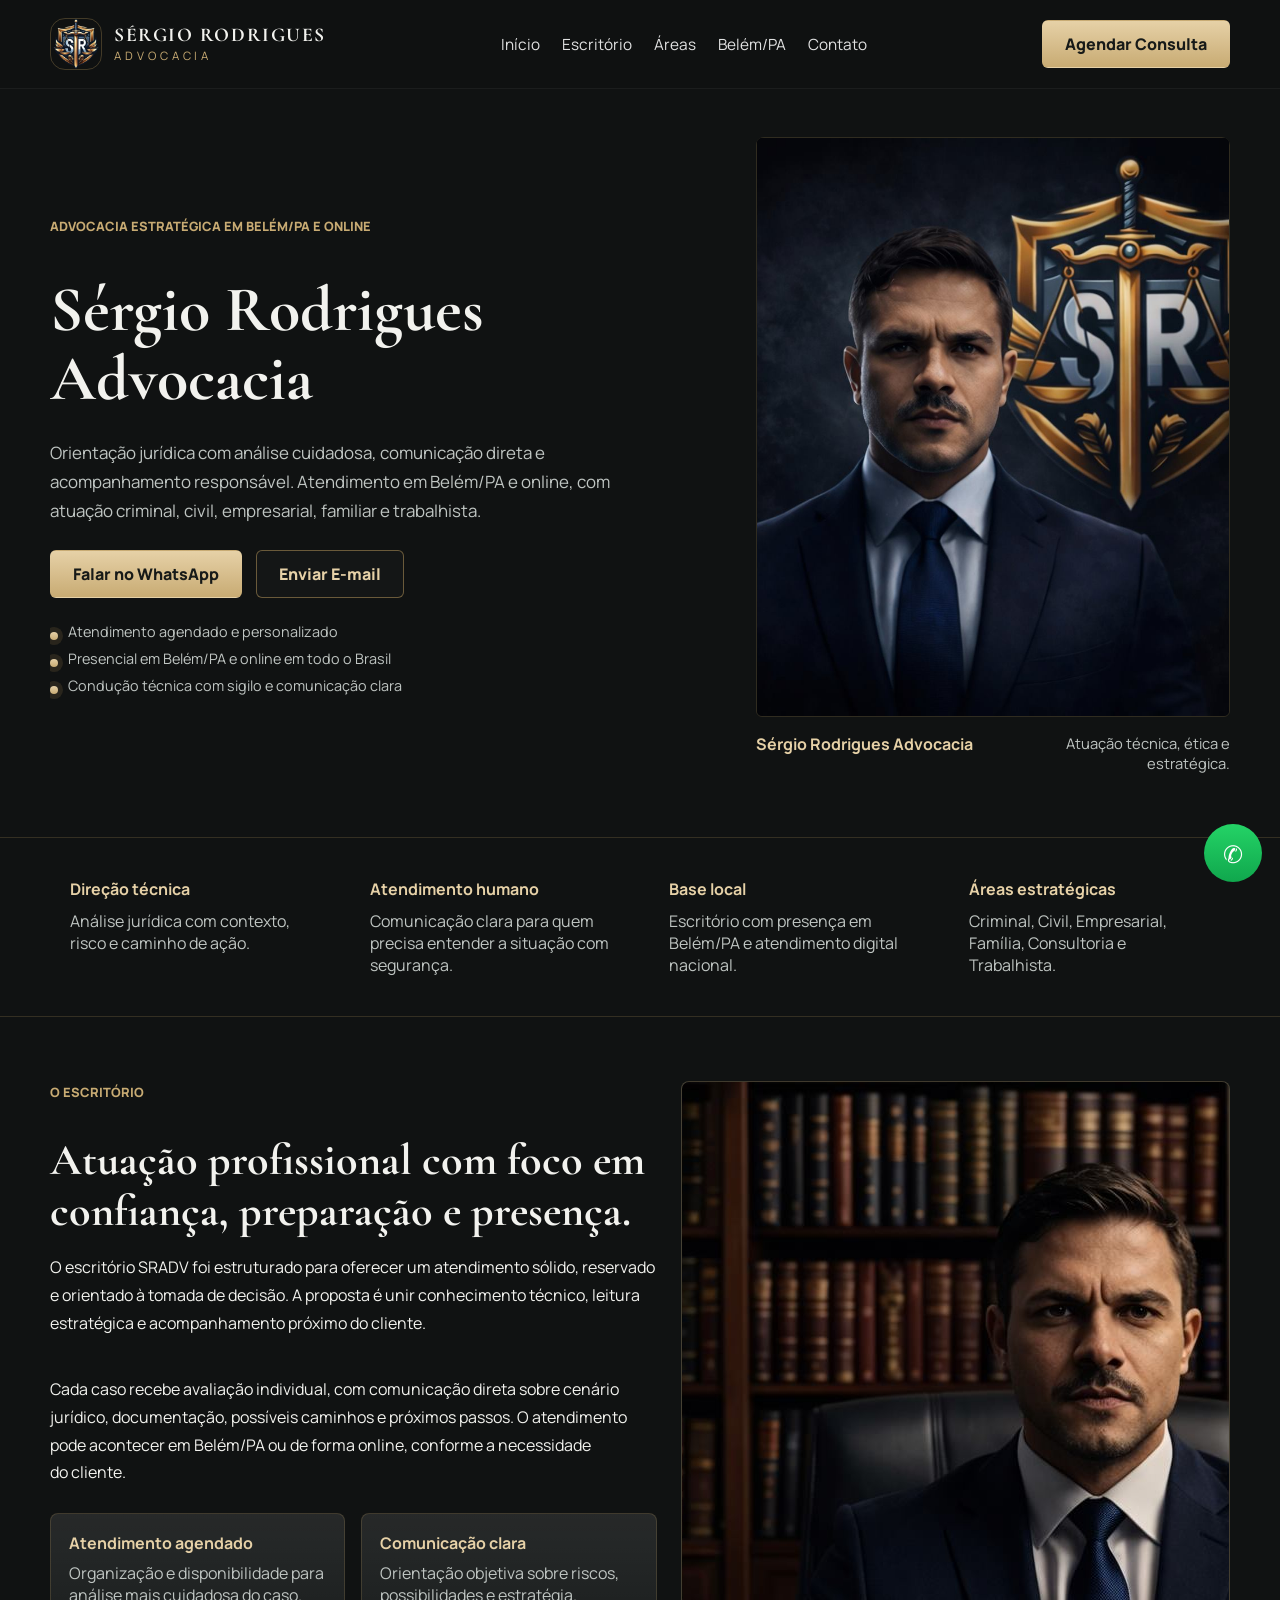
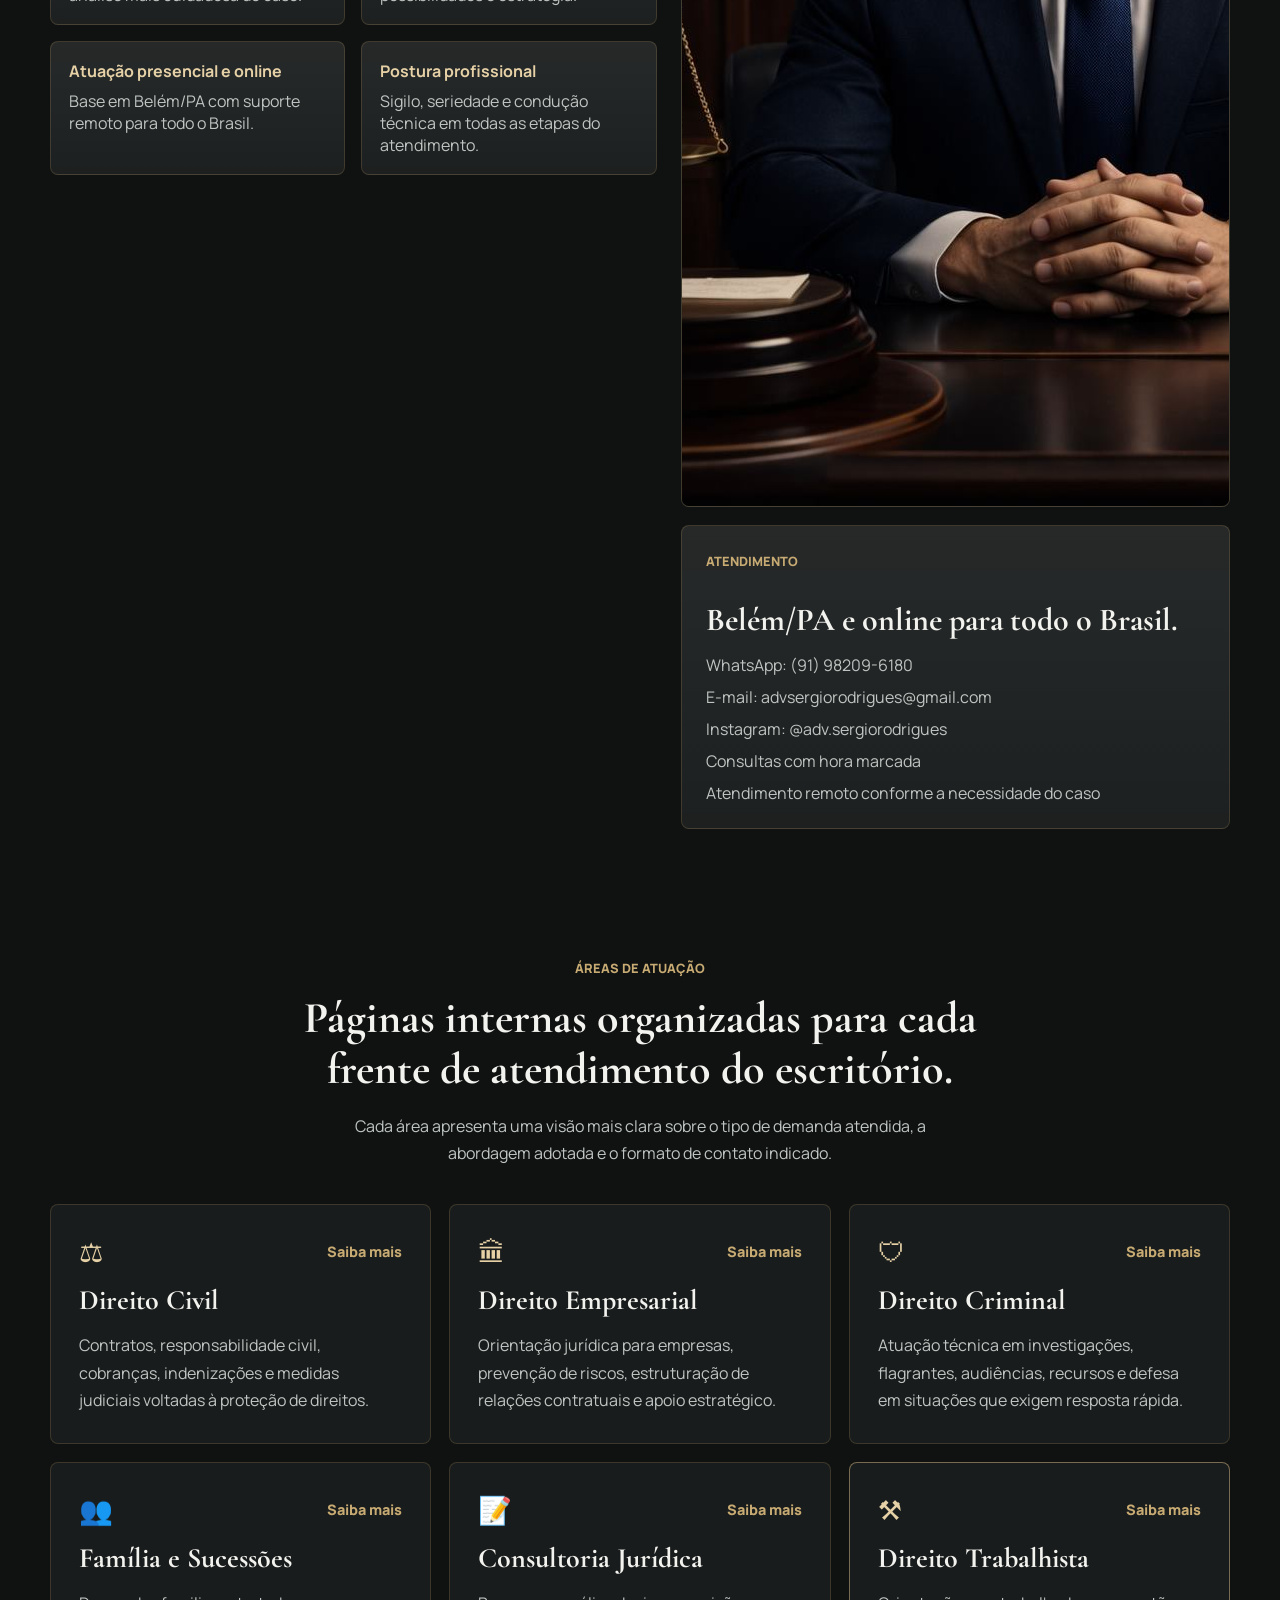
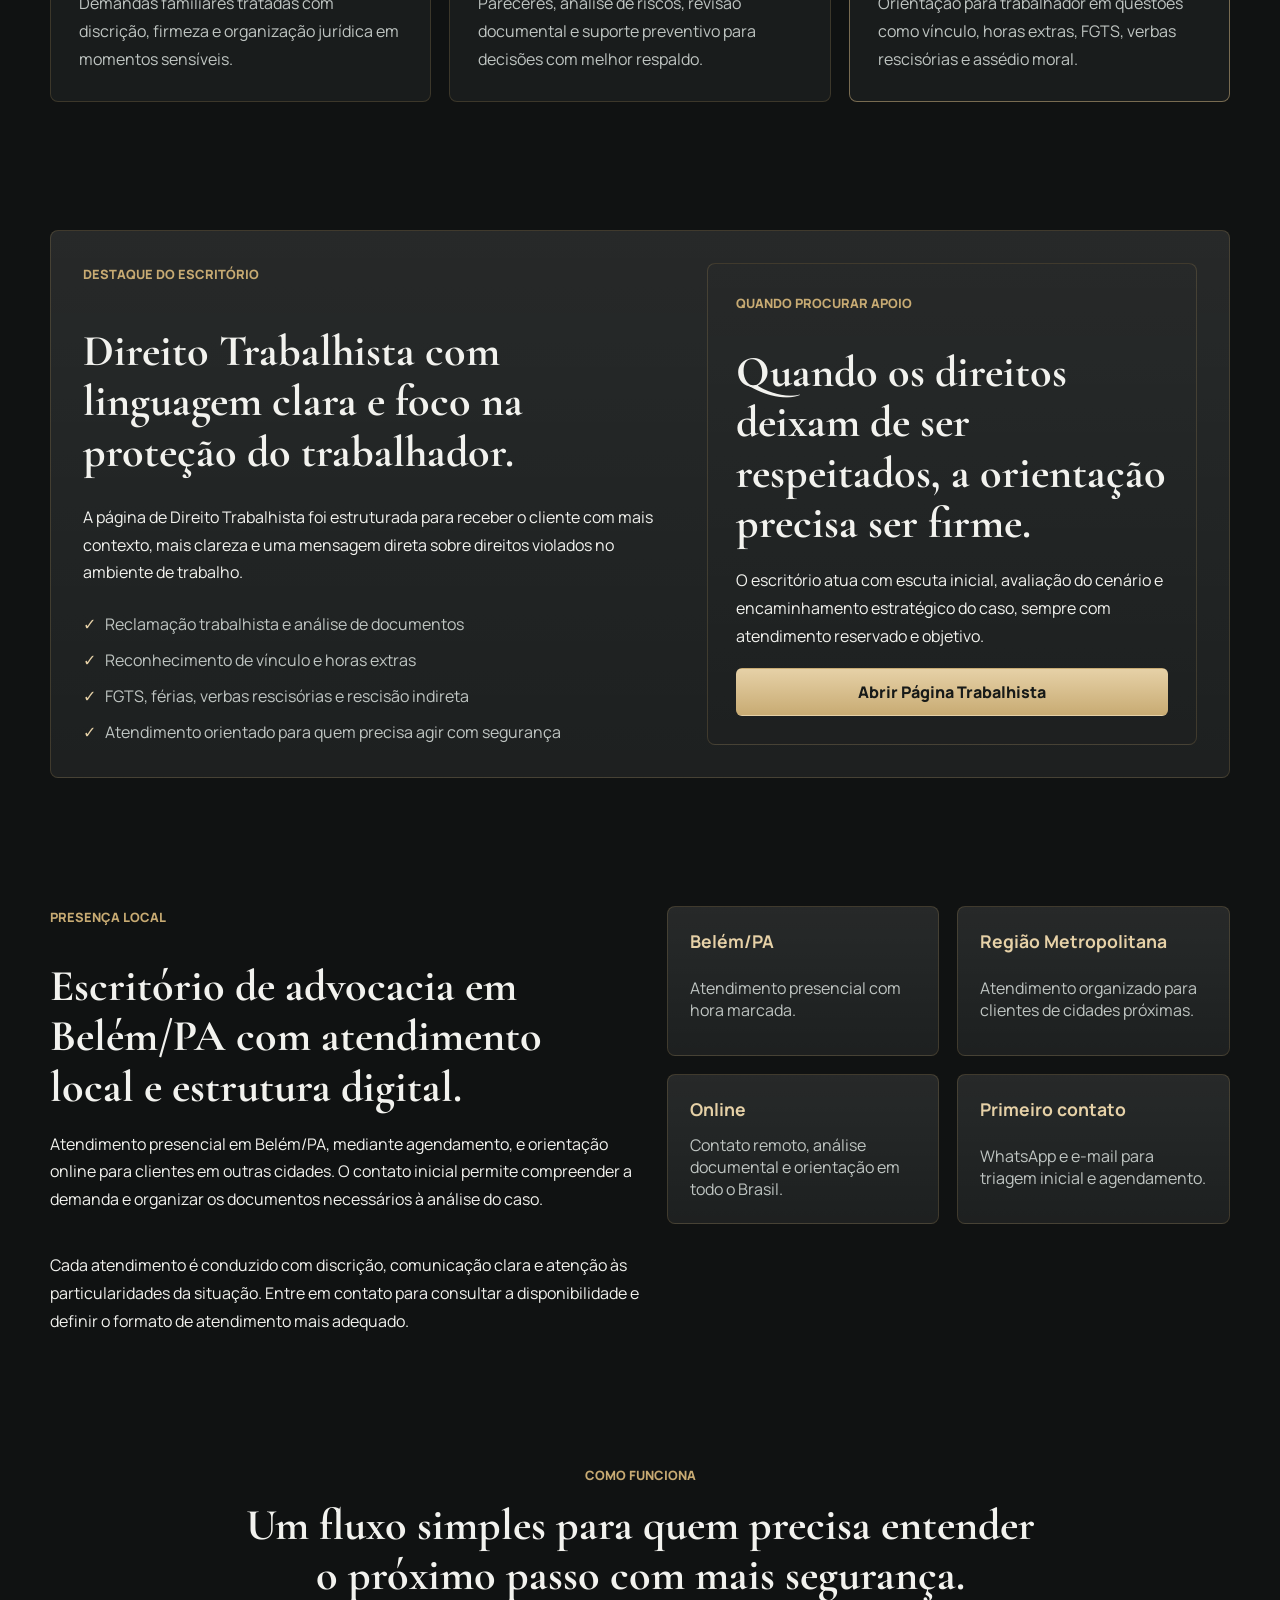
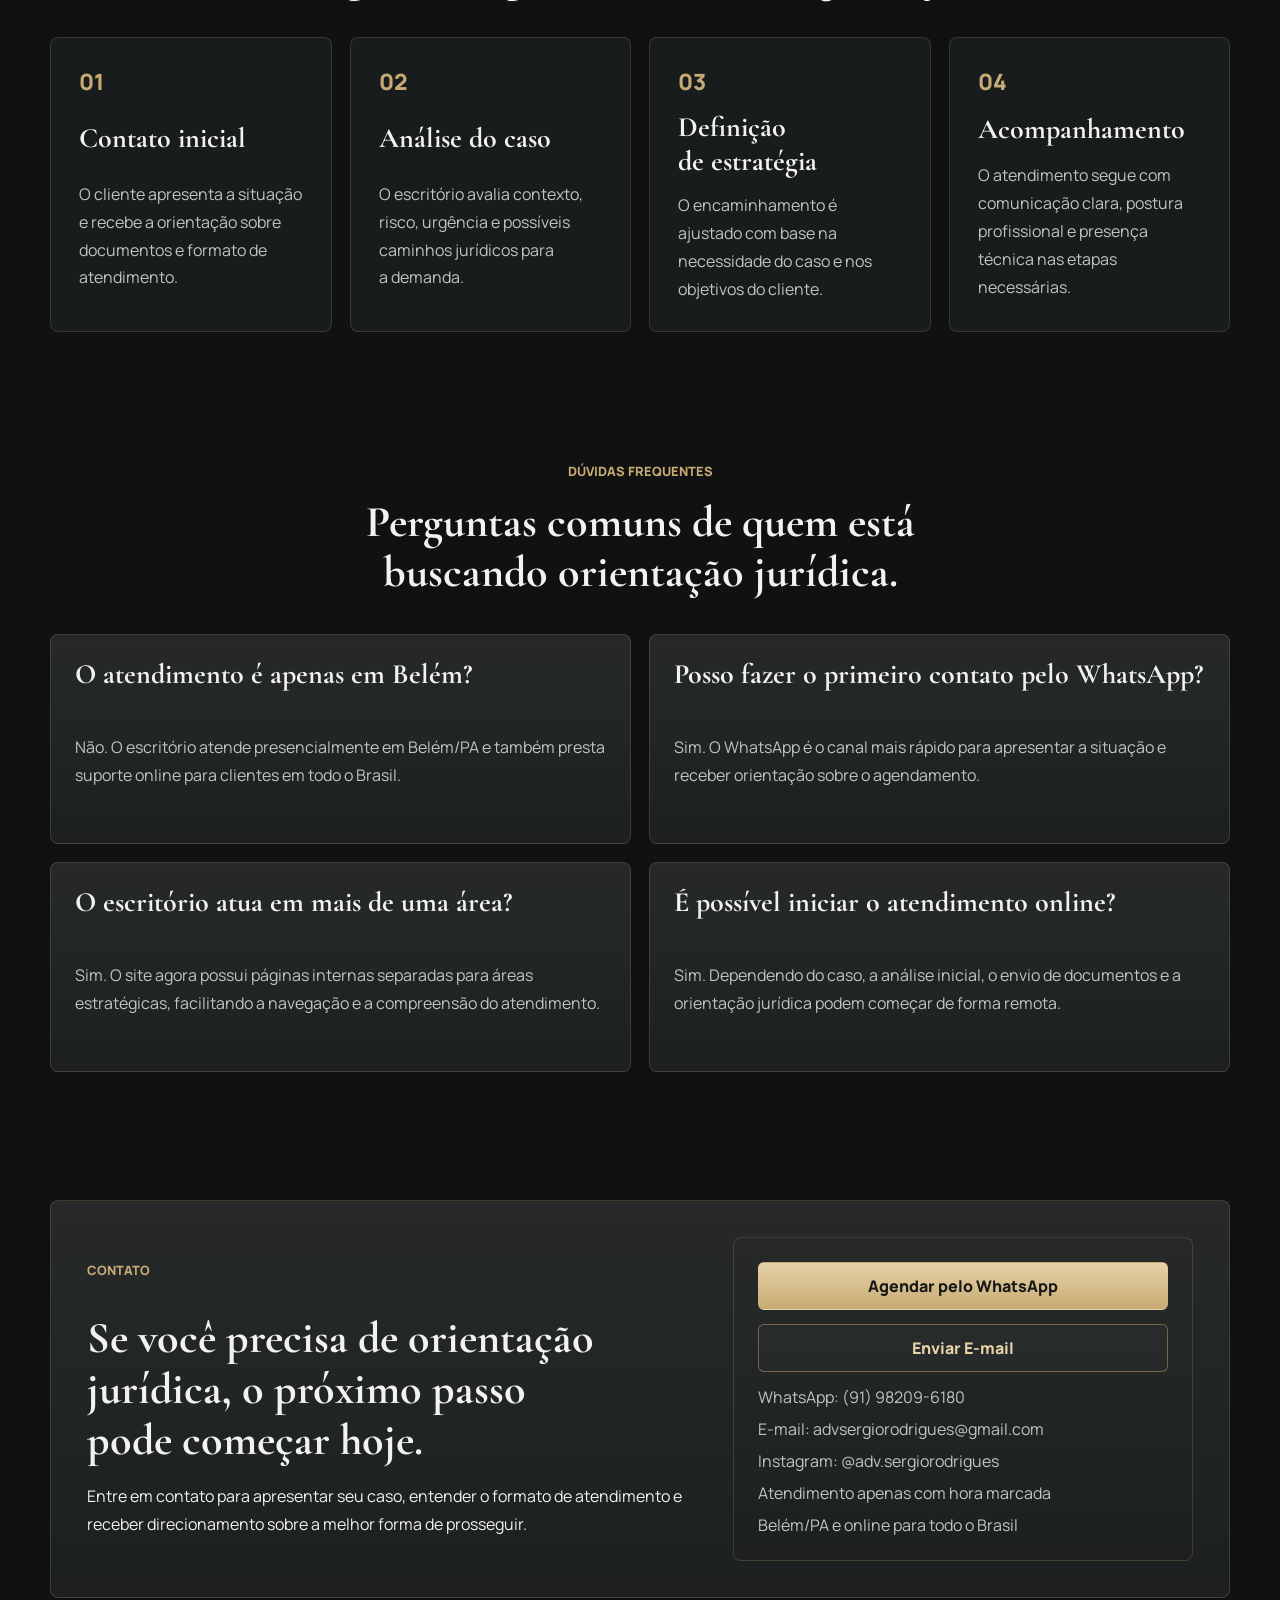
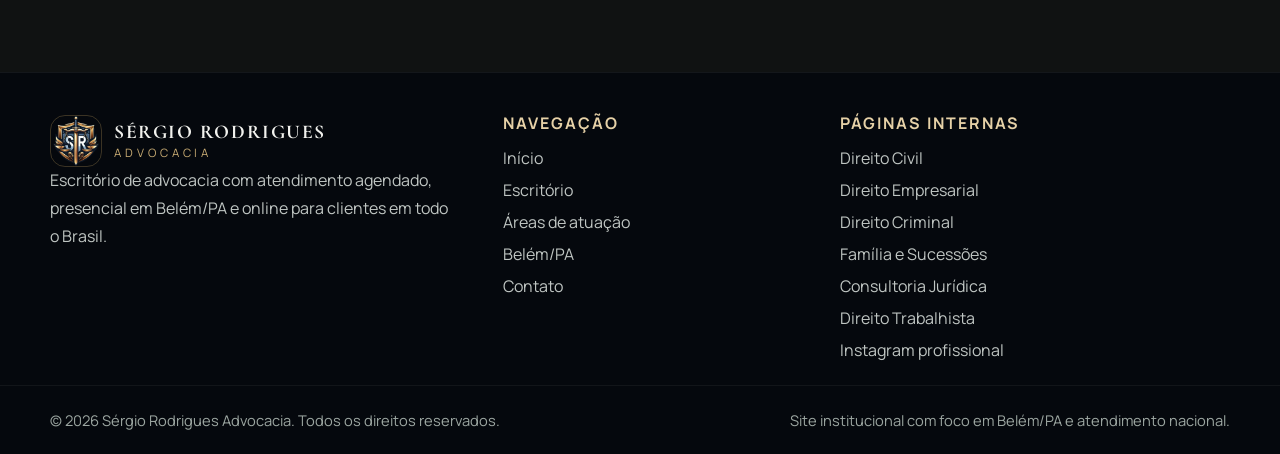
==== commit e1cf3fbf: "Refactor office website layout and responsive typography" ====
--- a/index.html
+++ b/index.html
@@ -3,22 +3,31 @@
 <head>
   <meta charset="UTF-8" />
   <meta name="viewport" content="width=device-width, initial-scale=1.0" />
+  <meta name="author" content="Sergio Rodrigues Advocacia" />
+  <meta name="format-detection" content="telephone=no, date=no, email=no, address=no" />
   <title>Advogado Em Belém/PA | SRADV Sérgio Rodrigues Advocacia</title>
   <meta name="description" content="Escritório de advocacia em Belém/PA com atendimento estratégico, agendado e online para todo o Brasil. Atuação em Direito Criminal, Civil, Empresarial, Família, Consultoria e Trabalhista." />
   <meta name="theme-color" content="#07111f" />
-  <meta name="robots" content="index, follow" />
+  <meta name="robots" content="index, follow, max-image-preview:large" />
   <meta property="og:locale" content="pt_BR" />
   <meta property="og:type" content="website" />
+  <meta property="og:site_name" content="SRADV Sergio Rodrigues Advocacia" />
   <meta property="og:title" content="Advogado Em Belém/PA | SRADV Sérgio Rodrigues Advocacia" />
   <meta property="og:description" content="Atuação jurídica estratégica em Belém/PA e online para todo o Brasil, com foco em atendimento personalizado, sigilo e condução técnica." />
   <meta property="og:url" content="https://linksites.github.io/sradv/" />
   <meta property="og:image" content="https://linksites.github.io/sradv/assets/foto-hero.jpg" />
+  <meta property="og:image:width" content="1024" />
+  <meta property="og:image:height" content="1024" />
+  <meta property="og:image:alt" content="Retrato institucional de Sergio Rodrigues, advogado em Belem/PA" />
   <meta name="twitter:card" content="summary_large_image" />
   <meta name="twitter:title" content="Advogado Em Belém/PA | SRADV Sérgio Rodrigues Advocacia" />
   <meta name="twitter:description" content="Escritório de advocacia em Belém/PA com atendimento estratégico, agendado e online para todo o Brasil." />
   <meta name="twitter:image" content="https://linksites.github.io/sradv/assets/foto-hero.jpg" />
+  <meta name="twitter:image:alt" content="Retrato institucional de Sergio Rodrigues, advogado em Belem/PA" />
   <link rel="canonical" href="https://linksites.github.io/sradv/" />
+  <link rel="alternate" hreflang="pt-BR" href="https://linksites.github.io/sradv/" />
   <link rel="icon" href="assets/logo-emblema.jpg" />
+  <link rel="preload" as="image" href="assets/foto-hero.jpg" />
   <link rel="preconnect" href="https://fonts.googleapis.com" />
   <link rel="preconnect" href="https://fonts.gstatic.com" crossorigin />
   <link href="https://fonts.googleapis.com/css2?family=Cormorant+Garamond:wght@500;600;700&family=Manrope:wght@400;500;600;700;800&display=swap" rel="stylesheet" />
@@ -52,6 +61,46 @@
       ]
     }
   </script>
+  <script type="application/ld+json">
+    {
+      "@context": "https://schema.org",
+      "@type": "FAQPage",
+      "mainEntity": [
+        {
+          "@type": "Question",
+          "name": "O atendimento e apenas em Belem?",
+          "acceptedAnswer": {
+            "@type": "Answer",
+            "text": "Nao. O escritorio atende presencialmente em Belem/PA e tambem presta suporte online para clientes em todo o Brasil."
+          }
+        },
+        {
+          "@type": "Question",
+          "name": "Posso fazer o primeiro contato pelo WhatsApp?",
+          "acceptedAnswer": {
+            "@type": "Answer",
+            "text": "Sim. O WhatsApp e o canal mais rapido para apresentar a situacao e receber orientacao sobre o agendamento."
+          }
+        },
+        {
+          "@type": "Question",
+          "name": "O escritorio atua em mais de uma area?",
+          "acceptedAnswer": {
+            "@type": "Answer",
+            "text": "Sim. O site possui paginas internas separadas para areas estrategicas, facilitando a navegacao e a compreensao do atendimento."
+          }
+        },
+        {
+          "@type": "Question",
+          "name": "E possivel iniciar o atendimento online?",
+          "acceptedAnswer": {
+            "@type": "Answer",
+            "text": "Sim. Dependendo do caso, a analise inicial, o envio de documentos e a orientacao juridica podem comecar de forma remota."
+          }
+        }
+      ]
+    }
+  </script>
 </head>
 <body>
   <div class="bg-orbs"></div>
@@ -69,6 +118,7 @@
       </a>
 
       <button class="menu-toggle" type="button" aria-label="Abrir menu" aria-expanded="false" aria-controls="primary-menu">
+        <span class="menu-toggle-text">Menu</span>
         <span class="menu-toggle-box" aria-hidden="true">
           <span class="menu-toggle-line"></span>
           <span class="menu-toggle-line"></span>
@@ -94,10 +144,10 @@
       <div class="container hero-grid shell-card">
         <div class="hero-copy">
           <p class="eyebrow">ADVOCACIA ESTRATÉGICA EM BELÉM/PA E ONLINE</p>
-          <h1>Consultoria jurídica com técnica, presença e clareza para decisões importantes.</h1>
+          <h1>Sérgio Rodrigues Advocacia</h1>
           <p class="lead">
-            O escritório SRADV atua com atendimento personalizado, análise cuidadosa do caso e condução estratégica
-            em demandas criminais, cíveis, empresariais, familiares, consultivas e trabalhistas.
+            Orientação jurídica com análise cuidadosa, comunicação direta e acompanhamento responsável.
+            Atendimento em Belém/PA e online, com atuação criminal, civil, empresarial, familiar e trabalhista.
           </p>
 
           <div class="hero-actions">
@@ -226,7 +276,7 @@
             <ul class="list-clean">
               <li>WhatsApp: <a target="_blank" rel="noopener noreferrer" href="https://wa.me/5591982096180">(91) 98209-6180</a></li>
               <li>E-mail: <a href="mailto:advsergiorodrigues@gmail.com">advsergiorodrigues@gmail.com</a></li>
-              <li>Instagram: <a target="_blank" rel="noopener noreferrer" href="https://www.instagram.com/adv.sergiorodrigues/">@adv.sergiorodrigues</a></li>
+              <li>Instagram: <a target="_blank" rel="me noopener noreferrer" href="https://www.instagram.com/adv.sergiorodrigues/">@adv.sergiorodrigues</a></li>
               <li>Consultas com hora marcada</li>
               <li>Atendimento remoto conforme a necessidade do caso</li>
             </ul>
@@ -333,12 +383,12 @@
           <p class="eyebrow">PRESENÇA LOCAL</p>
           <h2>Escritório de advocacia em Belém/PA com atendimento local e estrutura digital.</h2>
           <p>
-            Para quem busca advogado em Belém/PA, a home agora comunica com mais clareza a presença local do escritório,
-            o formato de atendimento por agendamento e a possibilidade de suporte online para clientes em outras cidades.
+            Atendimento presencial em Belém/PA, mediante agendamento, e orientação online para clientes em outras cidades.
+            O contato inicial permite compreender a demanda e organizar os documentos necessários à análise do caso.
           </p>
           <p>
-            Essa organização melhora a leitura do site, fortalece o posicionamento institucional e ajuda o projeto a se tornar
-            mais relevante para buscas locais ligadas à advocacia em Belém, Pará e região metropolitana.
+            Cada atendimento é conduzido com discrição, comunicação clara e atenção às particularidades da situação.
+            Entre em contato para consultar a disponibilidade e definir o formato de atendimento mais adequado.
           </p>
         </div>
 
@@ -437,7 +487,7 @@
           <ul class="list-clean">
             <li>WhatsApp: <a target="_blank" rel="noopener noreferrer" href="https://wa.me/5591982096180">(91) 98209-6180</a></li>
             <li>E-mail: <a href="mailto:advsergiorodrigues@gmail.com">advsergiorodrigues@gmail.com</a></li>
-            <li>Instagram: <a target="_blank" rel="noopener noreferrer" href="https://www.instagram.com/adv.sergiorodrigues/">@adv.sergiorodrigues</a></li>
+            <li>Instagram: <a target="_blank" rel="me noopener noreferrer" href="https://www.instagram.com/adv.sergiorodrigues/">@adv.sergiorodrigues</a></li>
             <li>Atendimento apenas com hora marcada</li>
             <li>Belém/PA e online para todo o Brasil</li>
           </ul>
@@ -479,7 +529,7 @@
           <li><a href="areas/familia-e-sucessoes.html">Família e Sucessões</a></li>
           <li><a href="areas/consultoria-juridica.html">Consultoria Jurídica</a></li>
           <li><a href="areas/direito-trabalhista.html">Direito Trabalhista</a></li>
-          <li><a target="_blank" rel="noopener noreferrer" href="https://www.instagram.com/adv.sergiorodrigues/">Instagram profissional</a></li>
+          <li><a target="_blank" rel="me noopener noreferrer" href="https://www.instagram.com/adv.sergiorodrigues/">Instagram profissional</a></li>
         </ul>
       </div>
     </div>
--- a/styles.css
+++ b/styles.css
@@ -86,7 +86,7 @@
 .header{
   position:sticky;
   top:0;
-  z-index:60;
+  z-index:80;
   backdrop-filter:blur(14px);
   background:rgba(3,7,14,.86);
   border-bottom:1px solid rgba(255,255,255,.05);
@@ -162,15 +162,41 @@
   color:var(--gold-strong);
   transform:translateY(-1px);
 }
-.menu-cta{display:none}
+.menu .menu-cta{display:none}
 .menu-toggle{
   display:none;
-  width:46px;
+  min-width:46px;
   height:46px;
-  border-radius:14px;
+  padding:0 14px;
+  border-radius:999px;
   border:1px solid var(--line);
-  background:none;
+  background:rgba(255,255,255,.02);
   color:var(--gold);
+  align-items:center;
+  gap:10px;
+  transition:
+    transform var(--duration-fast) var(--ease-out),
+    border-color var(--duration-fast) var(--ease-smooth),
+    background var(--duration-fast) var(--ease-smooth),
+    box-shadow var(--duration-fast) var(--ease-smooth),
+    color var(--duration-fast) var(--ease-smooth);
+  justify-content:center;
+}
+.menu-toggle:hover{
+  transform:translateY(-1px);
+  border-color:rgba(242,207,148,.34);
+  background:rgba(255,255,255,.05);
+  box-shadow:0 16px 34px rgba(0,0,0,.18);
+}
+.menu-toggle-text{
+  min-width:6.7ch;
+  font-size:.78rem;
+  font-weight:800;
+  letter-spacing:.18em;
+  text-transform:uppercase;
+  white-space:nowrap;
+  text-align:center;
+  transition:letter-spacing var(--duration-fast) var(--ease-smooth), color var(--duration-fast) var(--ease-smooth);
 }
 .menu-toggle-box{
   display:grid;
@@ -191,6 +217,15 @@
 }
 body.menu-open .menu-toggle-line:nth-child(3){
   transform:translateY(-7px) rotate(-45deg);
+}
+body.menu-open .menu-toggle{
+  background:linear-gradient(180deg, rgba(216,177,106,.18), rgba(216,177,106,.08));
+  border-color:rgba(242,207,148,.44);
+  color:var(--gold-strong);
+  box-shadow:0 18px 40px rgba(0,0,0,.22);
+}
+body.menu-open .menu-toggle-text{
+  letter-spacing:.14em;
 }
 .menu-backdrop{
   position:fixed;
@@ -202,7 +237,7 @@
   opacity:0;
   pointer-events:none;
   transition:opacity .22s ease;
-  z-index:64;
+  z-index:70;
 }
 body.menu-open{
   overflow:hidden;
@@ -215,6 +250,9 @@
   opacity:0;
   pointer-events:none;
   transform:translateY(12px) scale(.92);
+}
+body.menu-open .header{
+  z-index:90;
 }
 
 .menu-toggle:focus-visible,
@@ -273,12 +311,12 @@
 h1,h2,h3{
   margin:0;
   font-family:"Cormorant Garamond",serif;
-  line-height:.96;
+  line-height:1.12;
   text-wrap:balance;
 }
-h1{font-size:clamp(3.2rem, 5.8vw, 5.7rem)}
-h2{font-size:clamp(2.25rem, 4vw, 3.5rem)}
-h3{font-size:clamp(1.5rem, 2vw, 2rem)}
+h1{font-size:4.5rem}
+h2{font-size:3rem}
+h3{font-size:1.75rem}
 p{
   margin:0;
   line-height:1.74;
@@ -306,7 +344,7 @@
 .spotlight-copy h2,
 .spotlight-panel h2,
 .page-hero h1{
-  max-width:12ch;
+  max-width:100%;
   margin-inline:auto;
 }
 .section-title.centered .section-lead{
@@ -361,7 +399,7 @@
   overflow:hidden;
 }
 .hero-copy{display:grid;gap:24px}
-.hero-copy h1{max-width:11ch}
+.hero-copy h1{max-width:100%;font-size:3.5rem;line-height:1.12}
 .lead{
   color:var(--muted);
   font-size:1.06rem;
@@ -418,7 +456,7 @@
 
 .hero-visual{
   display:grid;
-  grid-template-columns:minmax(0,1fr) 220px;
+  grid-template-columns:minmax(0,1fr);
   gap:18px;
   align-items:end;
 }
@@ -428,6 +466,9 @@
 }
 .hero-person{
   width:100%;
+  display:block;
+  height:auto;
+  max-height:520px;
   aspect-ratio:5/6;
   object-fit:cover;
   object-position:center top;
@@ -458,6 +499,7 @@
 }
 .hero-side-stack{
   display:grid;
+  grid-template-columns:repeat(2,minmax(0,1fr));
   gap:18px;
 }
 .hero-note{
@@ -979,26 +1021,43 @@
 @media (max-width:860px){
   .header{
     background:rgba(3,7,14,.94);
+    overflow:visible;
+    backdrop-filter:none;
+    -webkit-backdrop-filter:none;
   }
   .nav{
     grid-template-columns:minmax(0,1fr) auto;
-    gap:12px;
+    gap:10px;
     min-height:78px;
+    position:relative;
+  }
+  .brand{
+    gap:10px;
+  }
+  .brand-copy strong{
+    font-size:1.06rem;
+    letter-spacing:.06em;
+  }
+  .brand-copy span{
+    font-size:.66rem;
+    letter-spacing:.18em;
   }
   .menu-toggle{
     display:inline-grid;
     justify-self:end;
     place-items:center;
     position:relative;
-    z-index:76;
+    z-index:92;
+    grid-auto-flow:column;
+    min-width:124px;
   }
   .menu{
     display:none;
-    position:fixed;
-    top:calc(var(--header-height, 78px) + 10px);
-    left:12px;
-    right:12px;
-    z-index:75;
+    position:absolute;
+    top:calc(100% + 10px);
+    left:0;
+    right:0;
+    z-index:91;
     justify-content:stretch;
     gap:10px;
     max-height:calc(100dvh - var(--header-height, 78px) - 24px);
@@ -1035,7 +1094,7 @@
   .menu a:active{
     transform:scale(.99);
   }
-  .menu-cta{
+  .menu .menu-cta{
     display:inline-flex;
     margin-top:6px;
   }
@@ -1051,9 +1110,30 @@
   }
   .hero-visual{
     grid-template-columns:1fr;
+    max-width:360px;
+    margin:0 auto;
+    gap:14px;
   }
   .hero-side-stack{
     grid-template-columns:repeat(2, minmax(0,1fr));
+  }
+  .hero-photo-card{
+    padding:14px;
+  }
+  .hero-person{
+    aspect-ratio:4/5;
+    max-height:430px;
+    object-position:center 14%;
+  }
+  .about-photo{
+    max-width:420px;
+    margin:0 auto;
+  }
+  .about-photo img{
+    min-height:auto;
+    aspect-ratio:16/10;
+    max-height:300px;
+    object-position:center 32%;
   }
   .mini-highlights,
   .feature-list,
@@ -1078,16 +1158,33 @@
   h3{font-size:clamp(1.35rem, 6vw, 1.8rem)}
   p{line-height:1.66}
   .brand img{
-    width:46px;
-    height:46px;
+    width:42px;
+    height:42px;
   }
   .brand{
-    gap:10px;
-  }
-  .brand-copy strong{font-size:1rem}
+    gap:8px;
+  }
+  .brand-copy{
+    max-width:168px;
+  }
+  .brand-copy strong{
+    font-size:.9rem;
+    letter-spacing:.04em;
+  }
   .brand-copy span{
-    font-size:.64rem;
-    letter-spacing:.22em;
+    font-size:.58rem;
+    letter-spacing:.14em;
+  }
+  .menu-toggle{
+    min-width:112px;
+    height:42px;
+    padding:0 10px;
+    gap:8px;
+  }
+  .menu-toggle-text{
+    min-width:6.1ch;
+    font-size:.68rem;
+    letter-spacing:.12em;
   }
   .hero-copy,
   .section-copy,
@@ -1110,8 +1207,50 @@
     max-width:none;
     text-align:left;
   }
+  .hero-visual{
+    max-width:290px;
+    gap:12px;
+  }
+  .hero-photo-card{
+    padding:10px;
+    border-radius:24px;
+  }
+  .hero-person{
+    aspect-ratio:4/5;
+    max-height:330px;
+    border-radius:18px;
+    object-position:center 12%;
+  }
+  .hero-photo-caption{
+    gap:8px;
+    padding-top:12px;
+  }
+  .hero-photo-caption strong{
+    font-size:.95rem;
+  }
+  .hero-photo-caption span{
+    font-size:.88rem;
+  }
   .hero-side-stack{
     grid-template-columns:1fr;
+  }
+  .hero-note{
+    padding:14px;
+    gap:10px;
+  }
+  .hero-note img{
+    width:54px;
+    height:54px;
+    border-radius:16px;
+  }
+  .about-photo{
+    max-width:300px;
+  }
+  .about-photo img{
+    aspect-ratio:16/11;
+    max-height:220px;
+    border-radius:18px;
+    object-position:center 34%;
   }
   .hero-note h2{font-size:1.5rem}
   .cta-box,
@@ -1153,6 +1292,133 @@
   }
 }
 
+@media (max-width:420px){
+  .nav{
+    gap:8px;
+    min-height:72px;
+  }
+  .brand-copy{
+    max-width:132px;
+  }
+  .brand-copy strong{
+    font-size:.82rem;
+  }
+  .brand-copy span{
+    font-size:.54rem;
+    letter-spacing:.12em;
+  }
+  .menu-toggle{
+    min-width:46px;
+    width:46px;
+    height:46px;
+    padding:0;
+    border-radius:16px;
+    gap:0;
+  }
+  .menu-toggle-text{
+    display:none;
+  }
+}
+
+/* Shared editorial layout for the office and practice pages. */
+:root{
+  --bg:#101212;
+  --bg-deep:#151818;
+  --panel:#191c1c;
+  --panel-strong:#191c1c;
+  --panel-soft:#202424;
+  --text:#f2f2ee;
+  --muted:#bfc5c2;
+  --muted-strong:#9ca6a1;
+  --gold:#c8ab73;
+  --gold-strong:#e6d1a7;
+  --radius:8px;
+  --radius-sm:6px;
+  --shadow:none;
+}
+body{background:var(--bg);overflow-x:clip}
+.bg-orbs,.bg-grid{display:none}
+.header{background:rgba(16,18,18,.96);box-shadow:none}
+.nav{gap:24px}
+.menu{gap:22px}
+.btn{border-radius:6px;box-shadow:none;min-height:48px}
+.btn-gold{color:#171a18}
+.section{padding:64px 0}
+.hero{padding-top:48px}
+.hero-grid{padding:0;gap:64px;align-items:center;border:0;background:none;box-shadow:none;border-radius:0}
+.shell-card::before,.shell-card::after,.glass-card::before,.glass-card::after{display:none}
+.hero-copy{gap:24px}
+.hero-copy h1{font-size:4rem;line-height:1.08;max-width:100%}
+.eyebrow{letter-spacing:0;font-size:.8rem;margin-bottom:14px}
+.hero-visual{display:block}
+.hero-photo-card{padding:0;border:0;background:none;border-radius:0}
+.hero-person{aspect-ratio:4/5;max-height:580px;object-position:center 24%;border-radius:6px;transform:none!important}
+.hero-photo-caption{align-items:start;font-size:.85rem;padding-top:16px}
+.hero-photo-caption span{max-width:180px}
+.hero-side-stack,.mini-highlights{display:none}
+.hero-points{gap:8px;font-size:.9rem}
+.trust-bar{padding:28px 0;border-top:1px solid var(--line);border-bottom:1px solid var(--line)}
+.trust-item{background:none;border:0;box-shadow:none;padding:12px 20px;border-radius:0}
+.section-title.centered{max-width:800px;margin-bottom:36px}
+.section-title.centered h2{font-size:2.75rem;line-height:1.15}
+.glass-card,.shell-card,.service-card,.step-card,.faq-card,.local-card,.contact-card,.office-summary,.info-panel,.content-block{border-radius:8px;box-shadow:none}
+.service-card,.step-card{background:var(--panel);padding:28px}
+.service-card h3,.step-card h3{font-size:1.75rem;line-height:1.2}
+.section-copy h2{max-width:100%;font-size:2.75rem;line-height:1.15}
+.section-copy p+p{margin-top:20px}
+.page-hero{padding:40px;background:none;border-radius:0;border-width:0 0 1px}
+.page-hero h1{max-width:900px;margin-left:0;font-size:3.5rem;line-height:1.12}
+.page-hero .lead{margin-top:24px}
+.page-layout{align-items:start;gap:36px}
+.content-block h2,.info-panel h2{font-size:2rem;line-height:1.2}
+.content-block{padding:28px}
+.info-panel{padding:24px}
+.info-panel .btn{width:100%;white-space:normal;text-align:center}
+.list-clean a{overflow-wrap:anywhere}
+.cta-copy h2,.spotlight-copy h2,.spotlight-panel h2{font-size:2.75rem;line-height:1.15}
+[data-reveal]{filter:none}
+@media(min-width:861px){.hero-grid{grid-template-columns:minmax(0,1.15fr) minmax(0,.85fr)}}
+@media(max-width:1024px){
+  .hero-grid{gap:32px}
+  .hero-copy h1{font-size:3.25rem}
+}
+@media(max-width:860px){
+  .section{padding:40px 0}
+  .hero-grid{padding:0;grid-template-columns:1fr}
+  .hero-visual{max-width:480px;width:100%;margin:0 auto}
+  .page-hero{padding:24px 0}
+  .page-hero h1{font-size:2.75rem}
+  .section-title.centered h2,.section-copy h2,.cta-copy h2{font-size:2.25rem}
+}
+@media(max-width:640px){
+  .hero-copy h1{font-size:2.75rem}
+  .hero-photo-card{padding:0}
+  .hero-person{aspect-ratio:4/5;max-height:440px}
+  .hero-actions{display:grid;grid-template-columns:1fr;width:100%}
+  .hero-actions .btn{justify-content:center;text-align:center}
+  .hero-photo-caption{flex-direction:column;gap:6px}
+  .hero-photo-caption span{text-align:left;max-width:100%}
+  .content-block,.service-card,.step-card{padding:22px}
+  .page-hero h1{font-size:2.25rem}
+}
+
+/* Keep long content within its grid track without hiding layout errors. */
+.grid > *, .hero-grid > *, .local-grid > *, .container > * { min-width:0; }
+h1, h2, h3, p, a { overflow-wrap:break-word; }
+input, textarea, select { min-width:0; max-width:100%; }
+a[href^="mailto:"] { overflow-wrap:anywhere; }
+.section-title.centered h2 { max-width:820px; }
+@media (max-width:1024px){
+  h1{font-size:3.5rem}
+  h2{font-size:2.5rem}
+}
+@media (max-width:640px){
+  h1, .page-hero h1, .hero-copy h1{font-size:2.5rem;line-height:1.15}
+  h2, .section-title.centered h2{font-size:2rem;line-height:1.2}
+  h3{font-size:1.5rem;line-height:1.25}
+  .section-title.centered{width:100%}
+}
+
 @media (prefers-reduced-motion: reduce){
   html{
     scroll-behavior:auto;
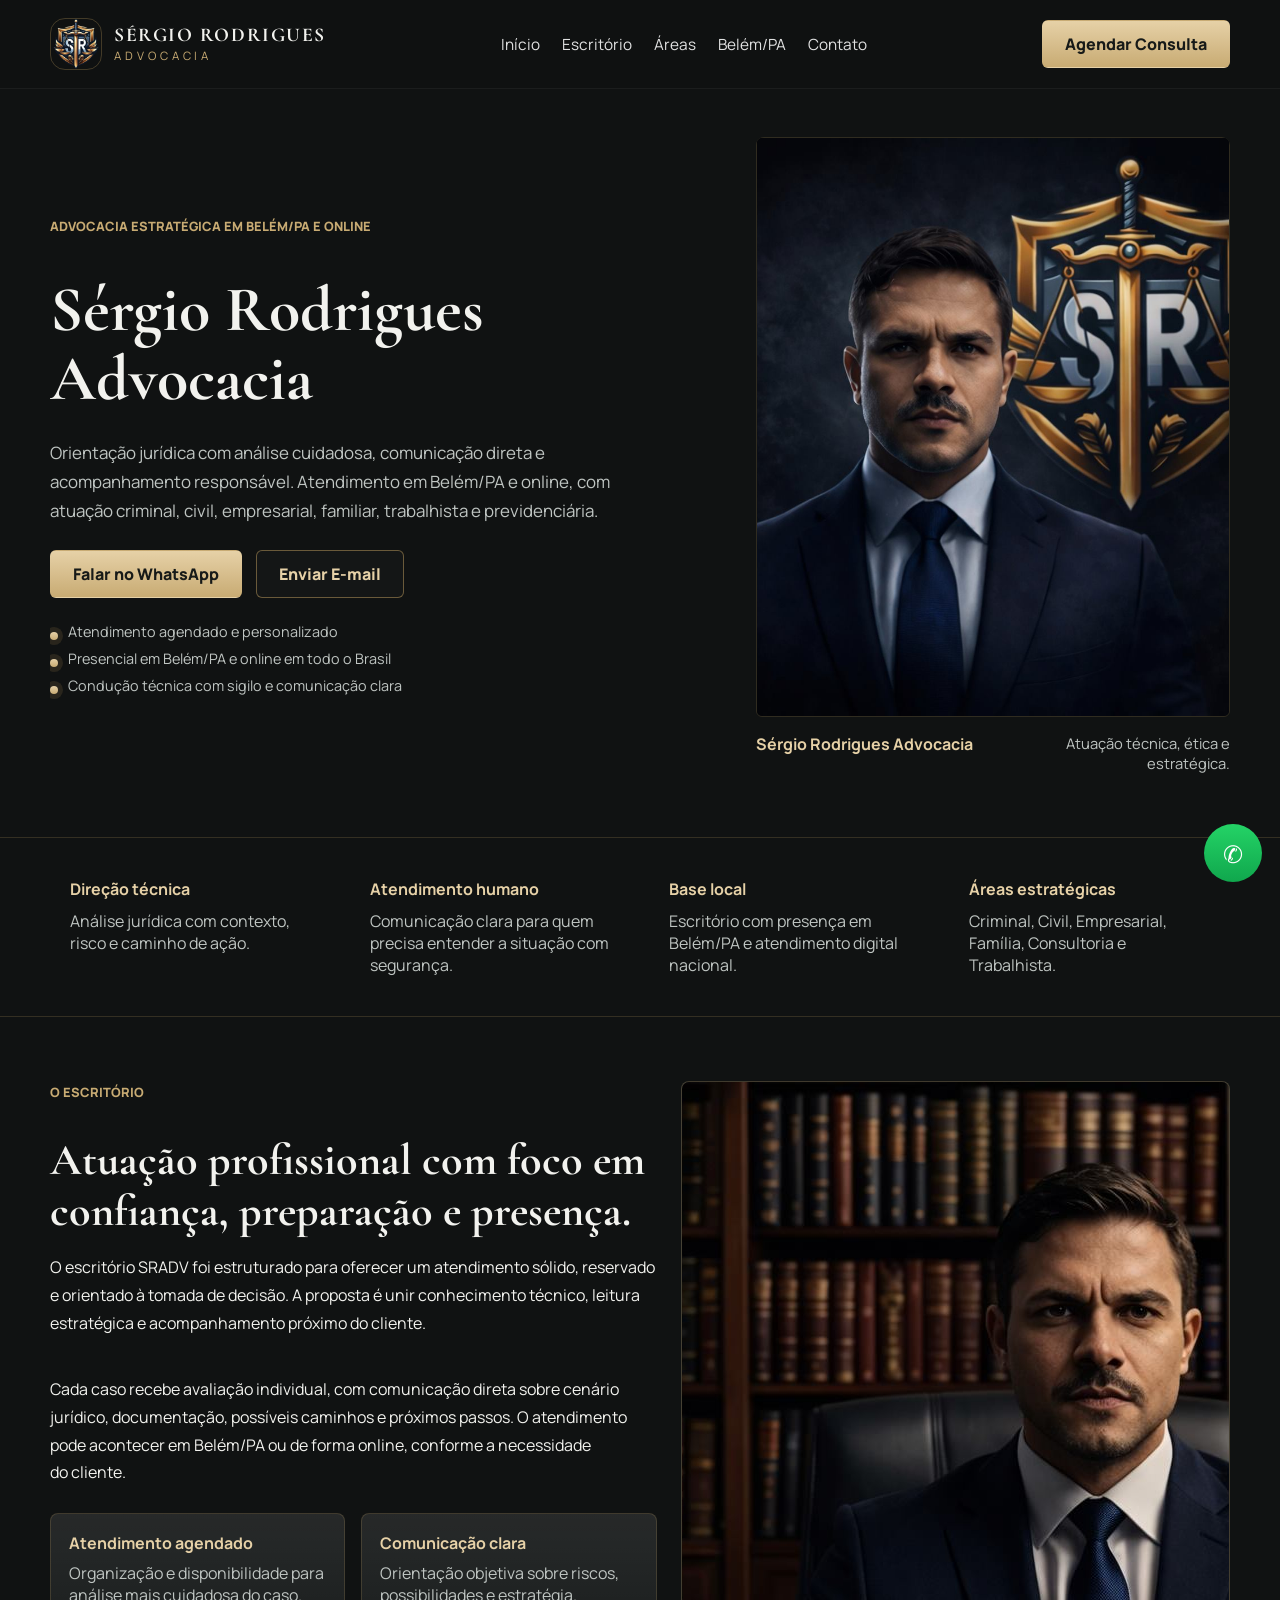
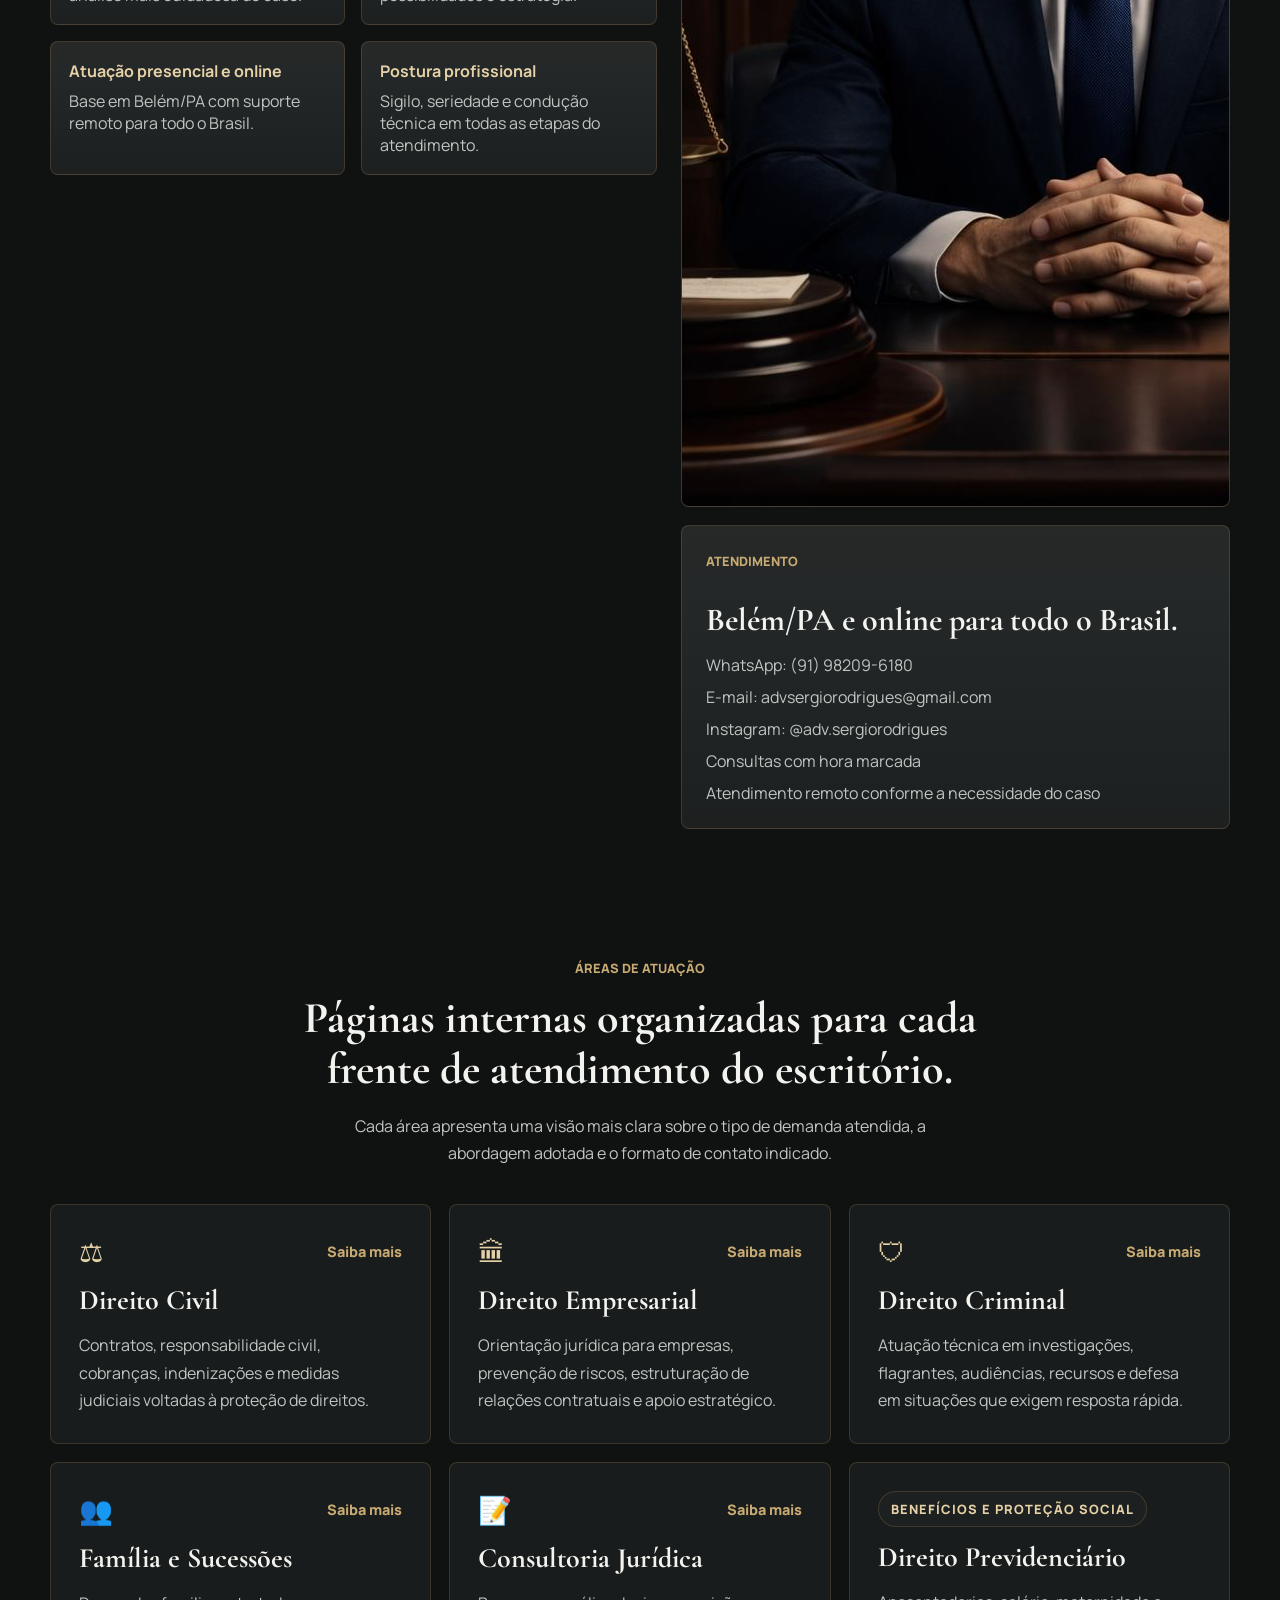
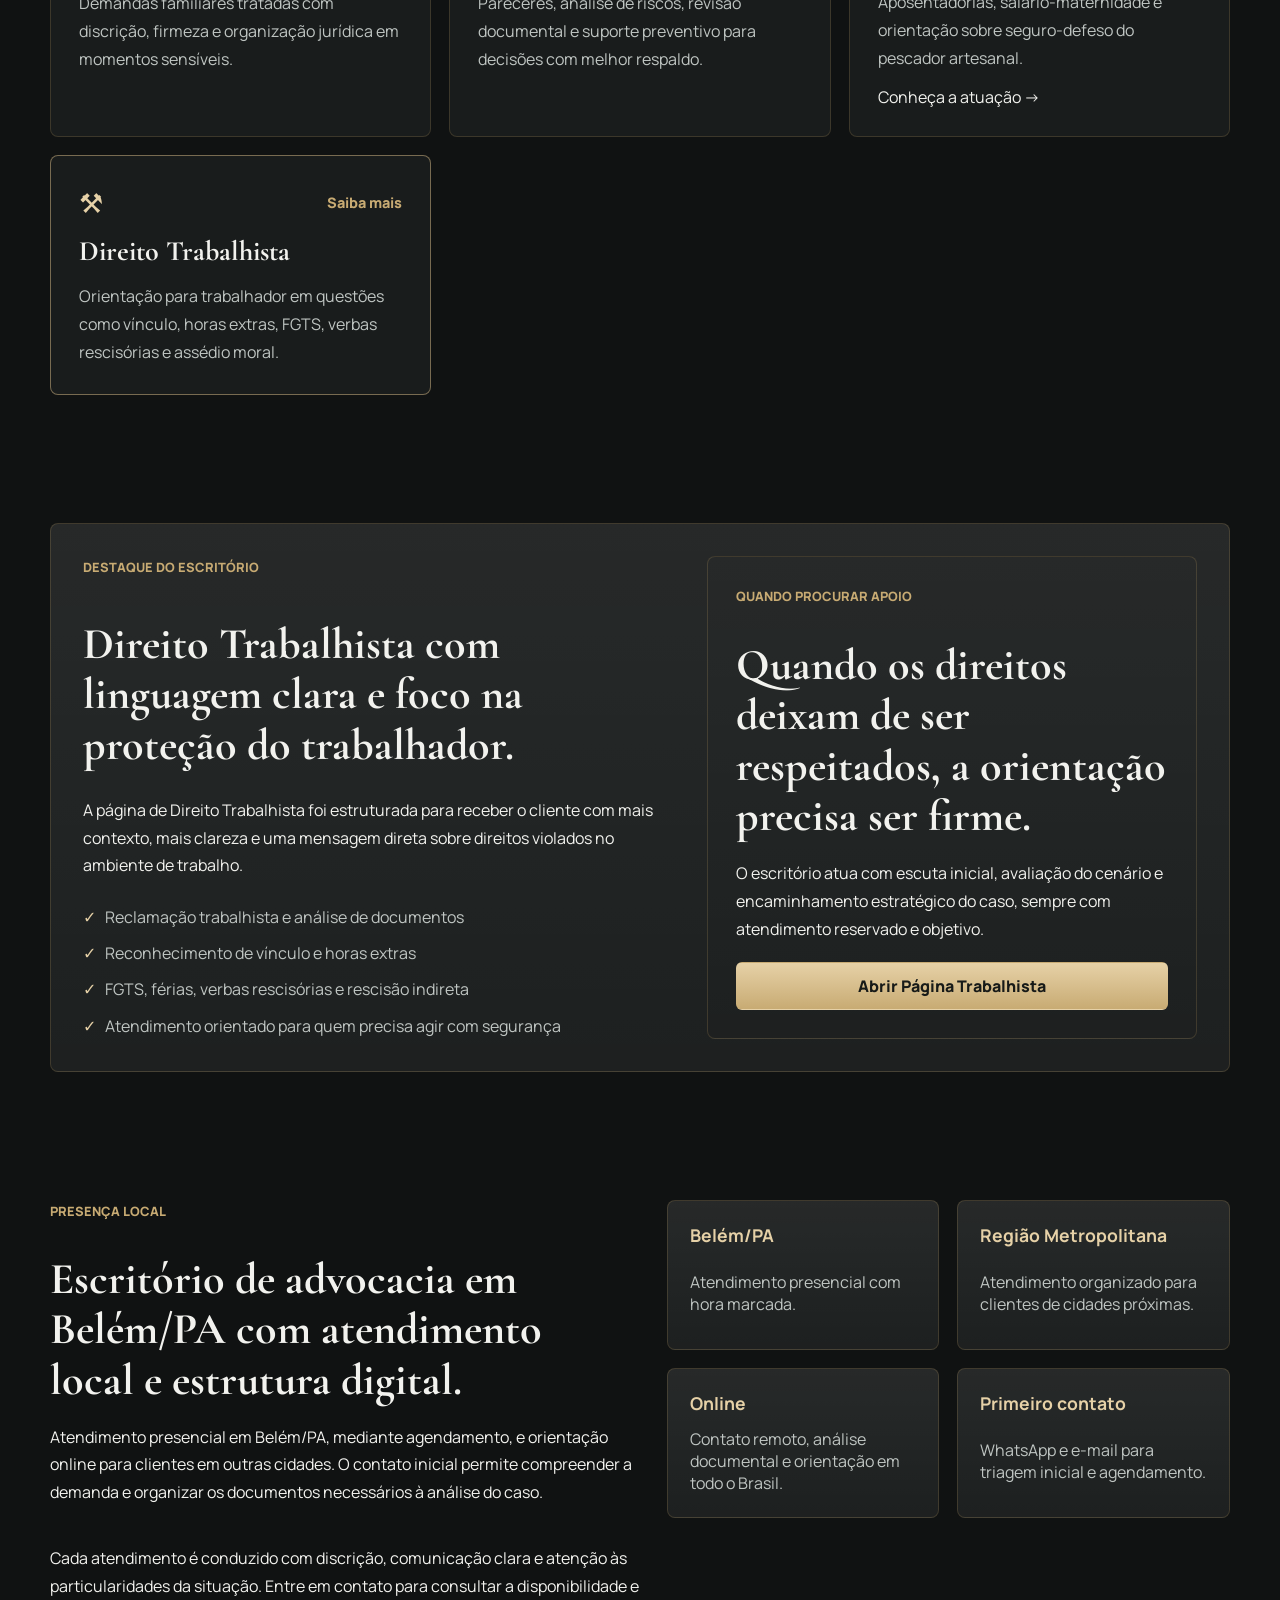
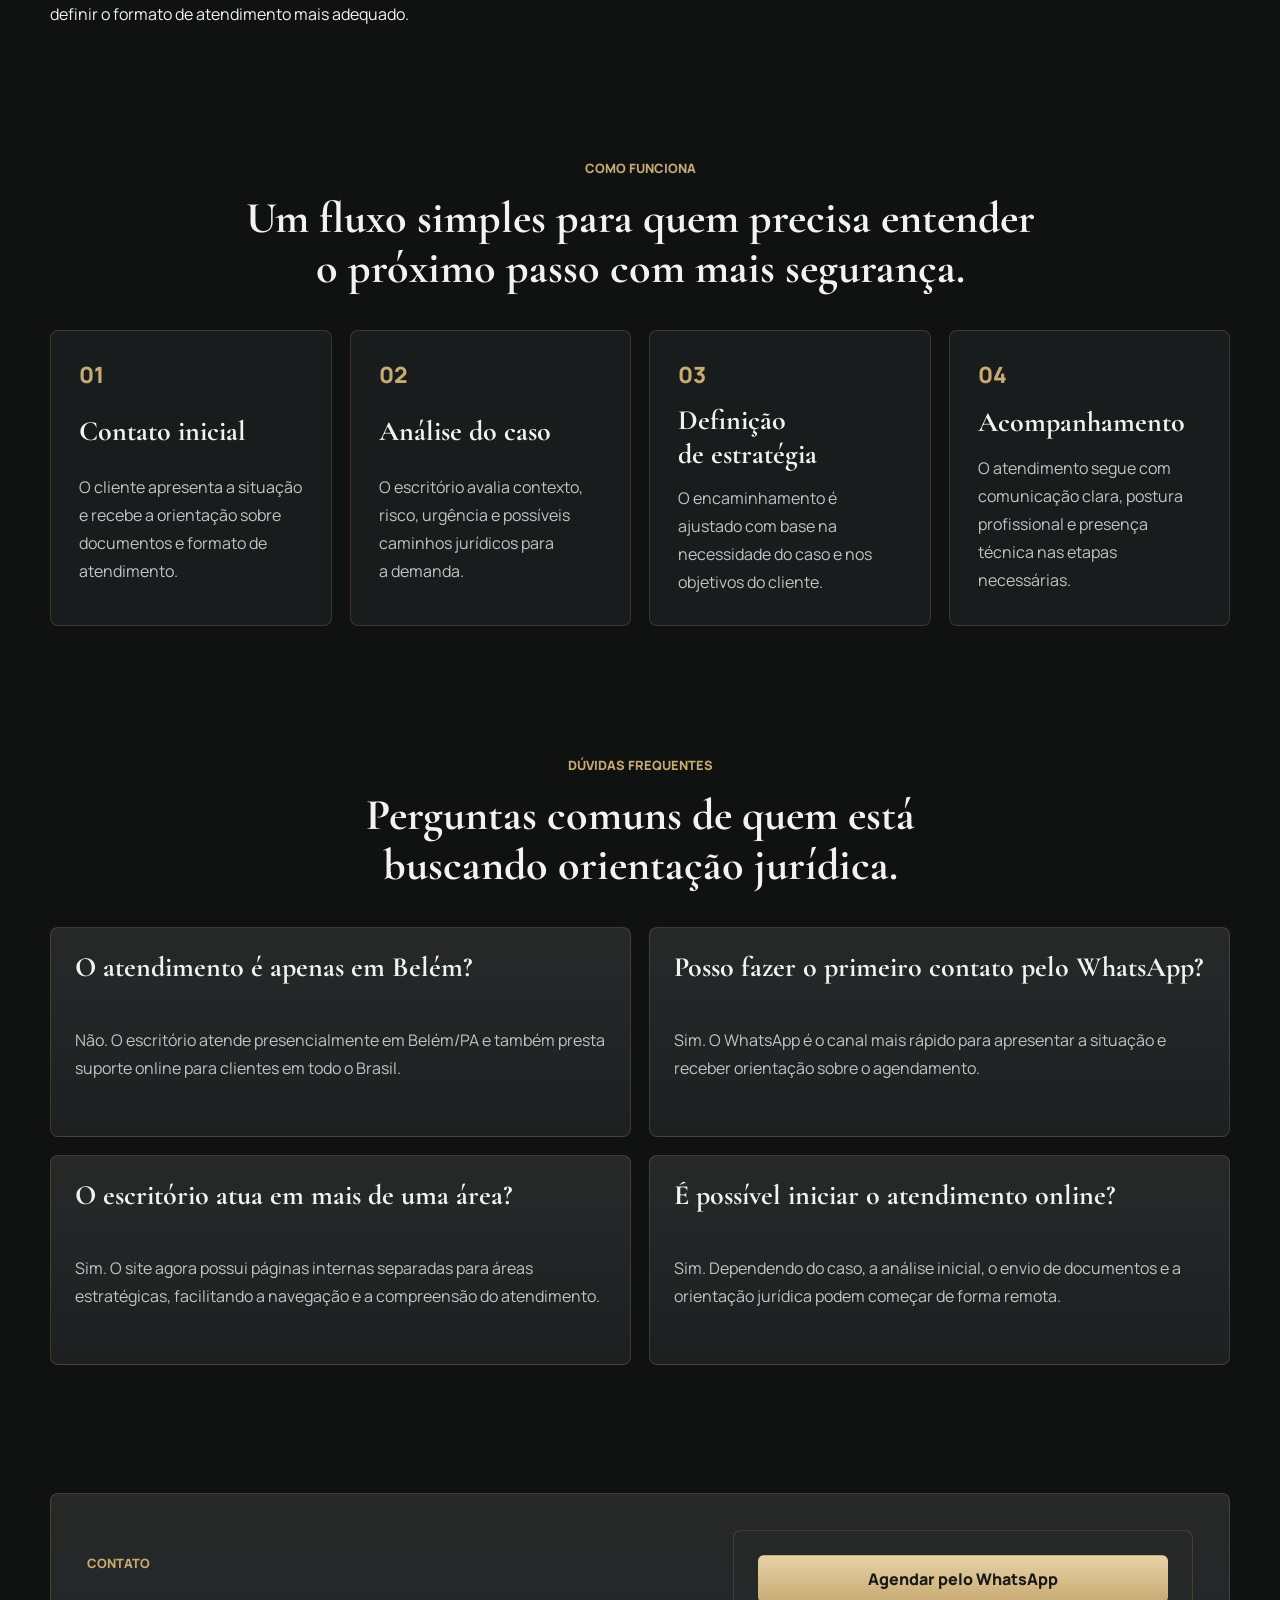
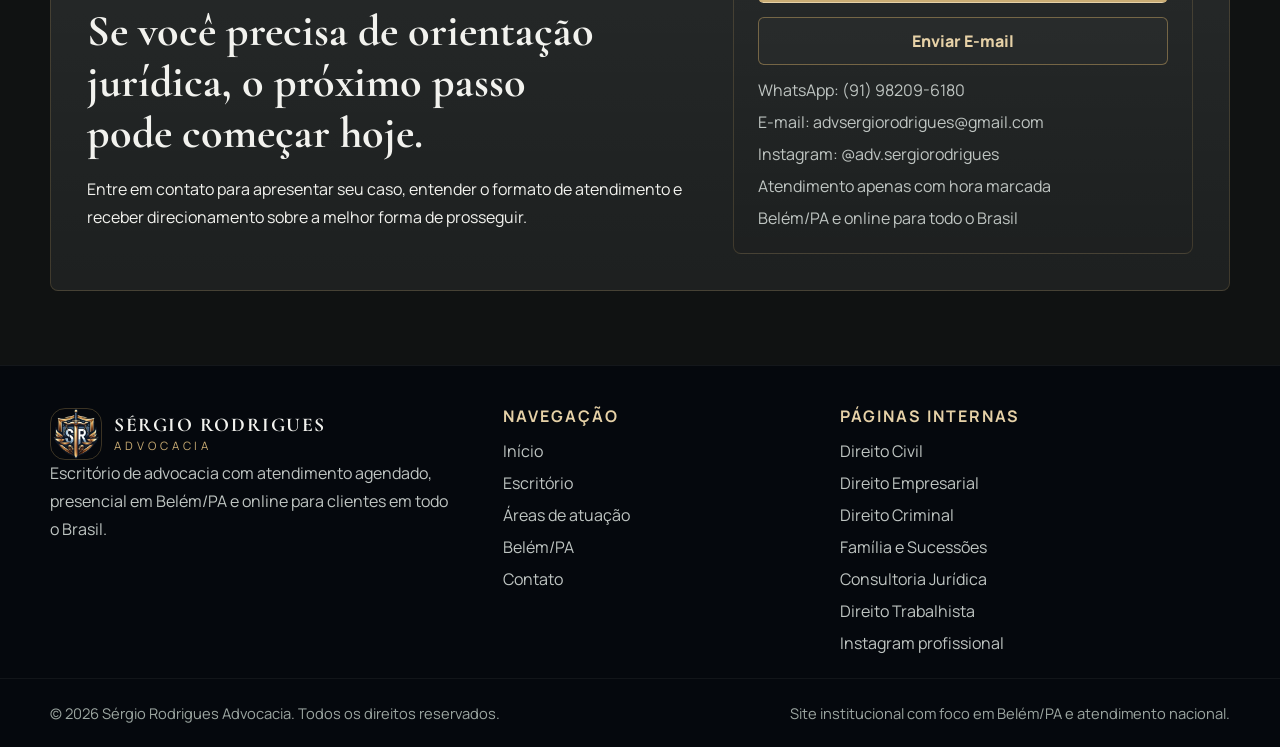
==== commit 4565e2cc: "Add researched social security and fishing benefits page" ====
--- a/index.html
+++ b/index.html
@@ -31,7 +31,7 @@
   <link rel="preconnect" href="https://fonts.googleapis.com" />
   <link rel="preconnect" href="https://fonts.gstatic.com" crossorigin />
   <link href="https://fonts.googleapis.com/css2?family=Cormorant+Garamond:wght@500;600;700&family=Manrope:wght@400;500;600;700;800&display=swap" rel="stylesheet" />
-  <link rel="stylesheet" href="styles.css" />
+  <link rel="stylesheet" href="styles.css?v=20261113-2" />
   <script type="application/ld+json">
     {
       "@context": "https://schema.org",
@@ -147,7 +147,7 @@
           <h1>Sérgio Rodrigues Advocacia</h1>
           <p class="lead">
             Orientação jurídica com análise cuidadosa, comunicação direta e acompanhamento responsável.
-            Atendimento em Belém/PA e online, com atuação criminal, civil, empresarial, familiar e trabalhista.
+            Atendimento em Belém/PA e online, com atuação criminal, civil, empresarial, familiar, trabalhista e previdenciária.
           </p>
 
           <div class="hero-actions">
@@ -339,6 +339,12 @@
             <p>Pareceres, análise de riscos, revisão documental e suporte preventivo para decisões com melhor respaldo.</p>
           </a>
 
+          <a class="service-card glass-card" href="areas/direito-previdenciario.html">
+            <span class="pill">Benefícios e proteção social</span>
+            <h3>Direito Previdenciário</h3>
+            <p>Aposentadorias, salário-maternidade e orientação sobre seguro-defeso do pescador artesanal.</p>
+            <span>Conheça a atuação →</span>
+          </a>
           <a class="service-card glass-card featured-service" href="areas/direito-trabalhista.html">
             <div class="service-card-top">
               <span class="service-icon">⚒</span>
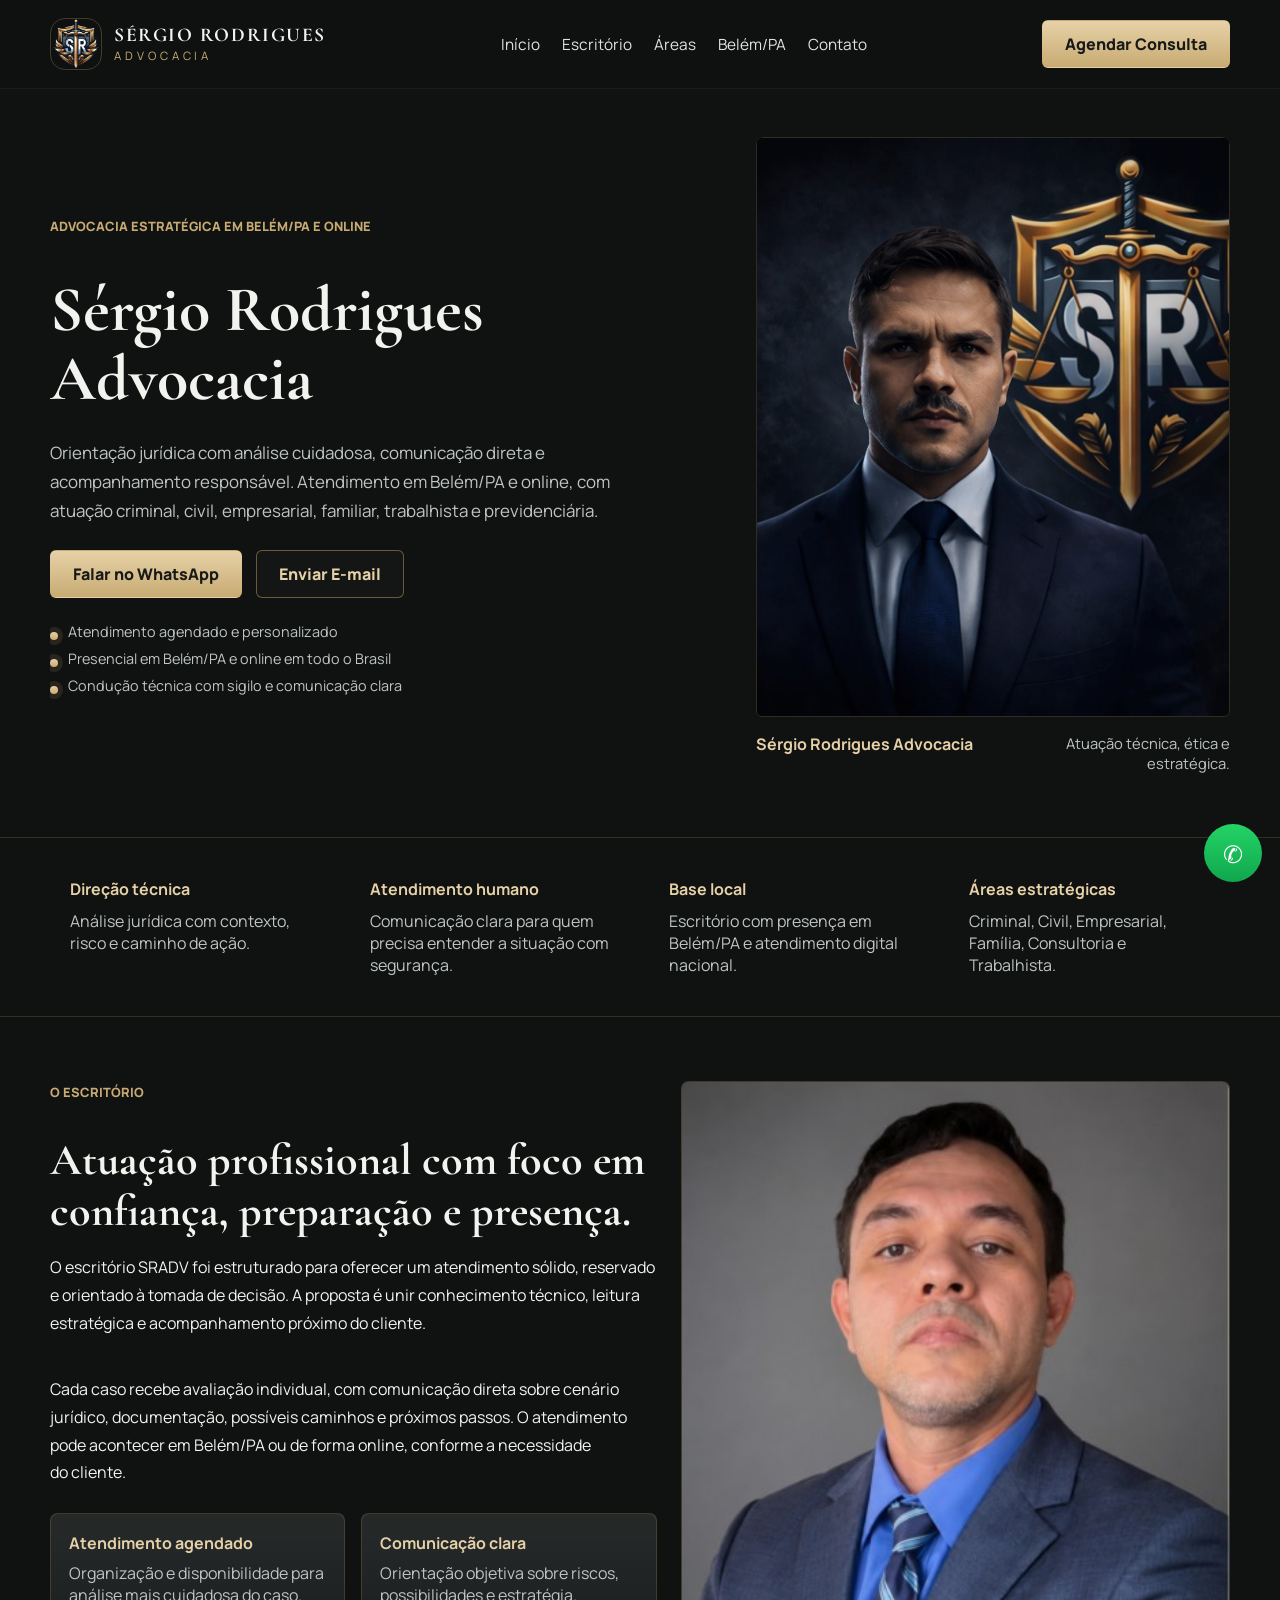
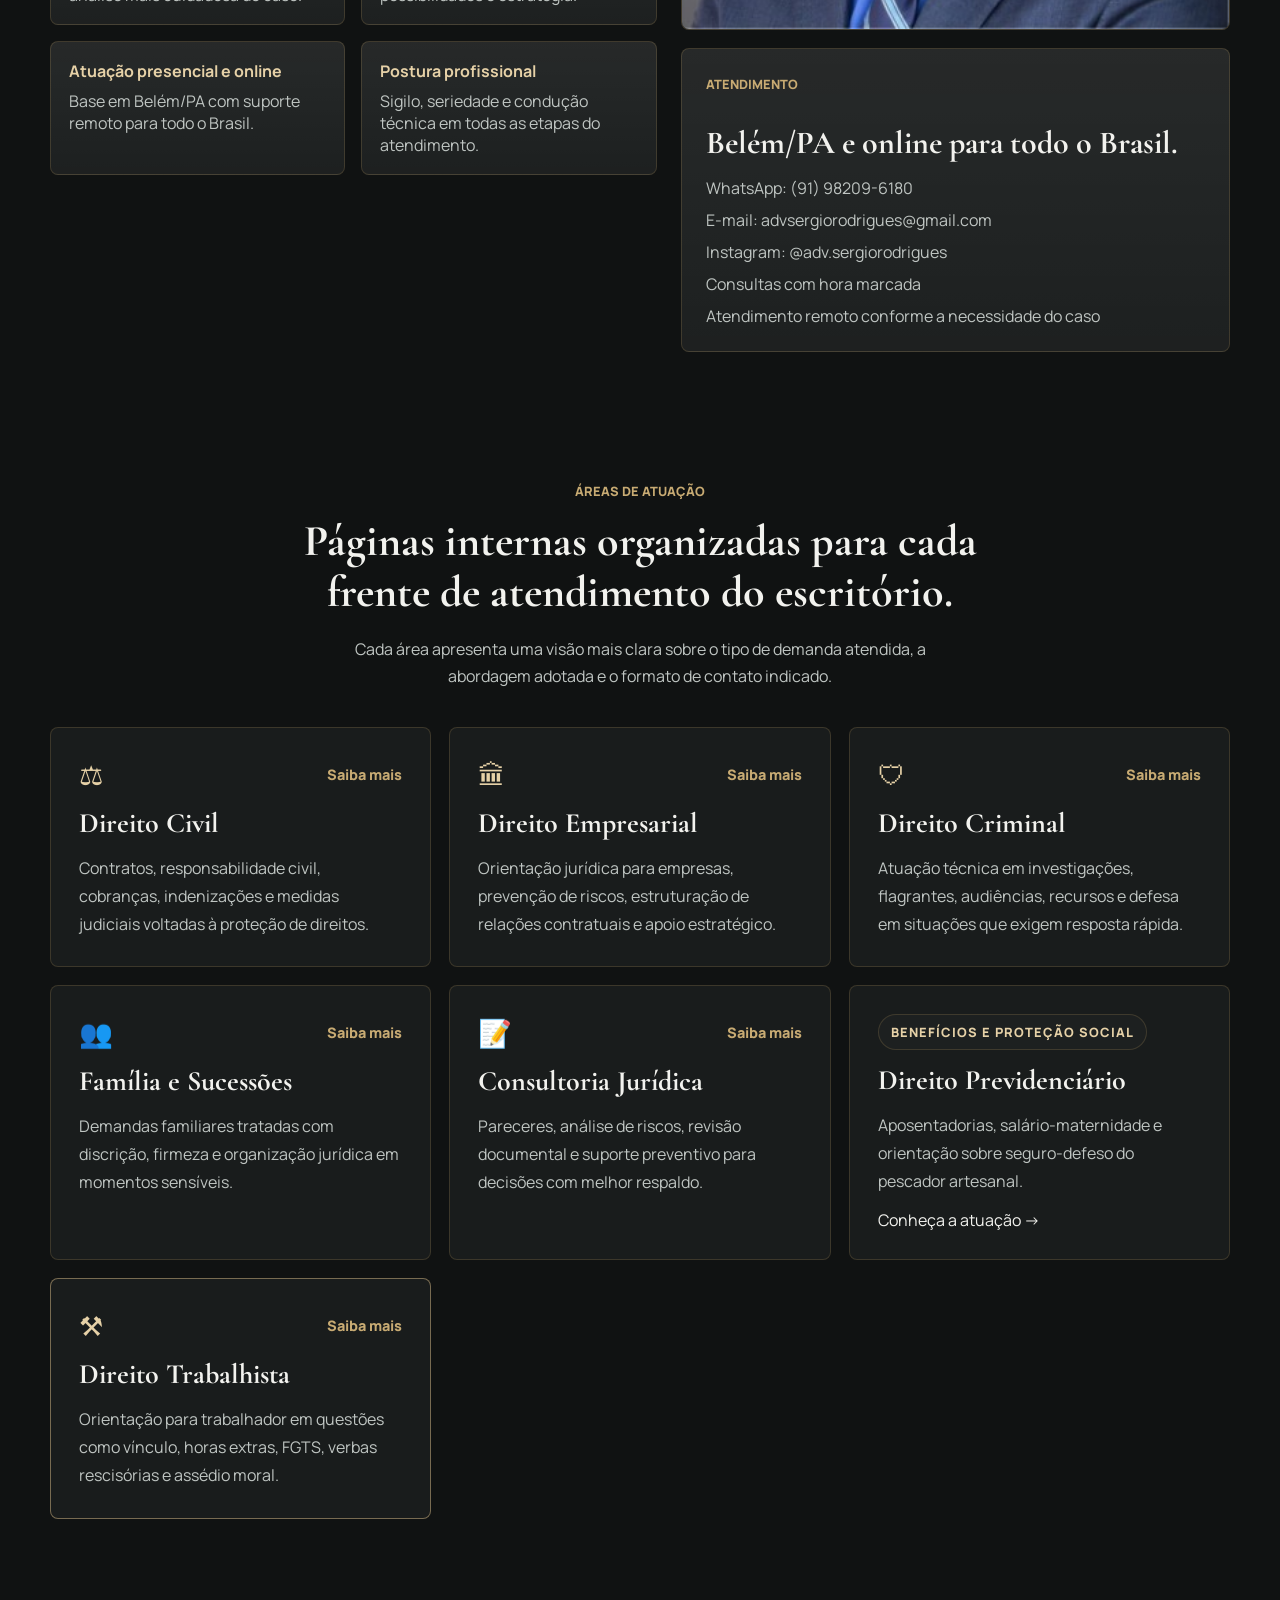
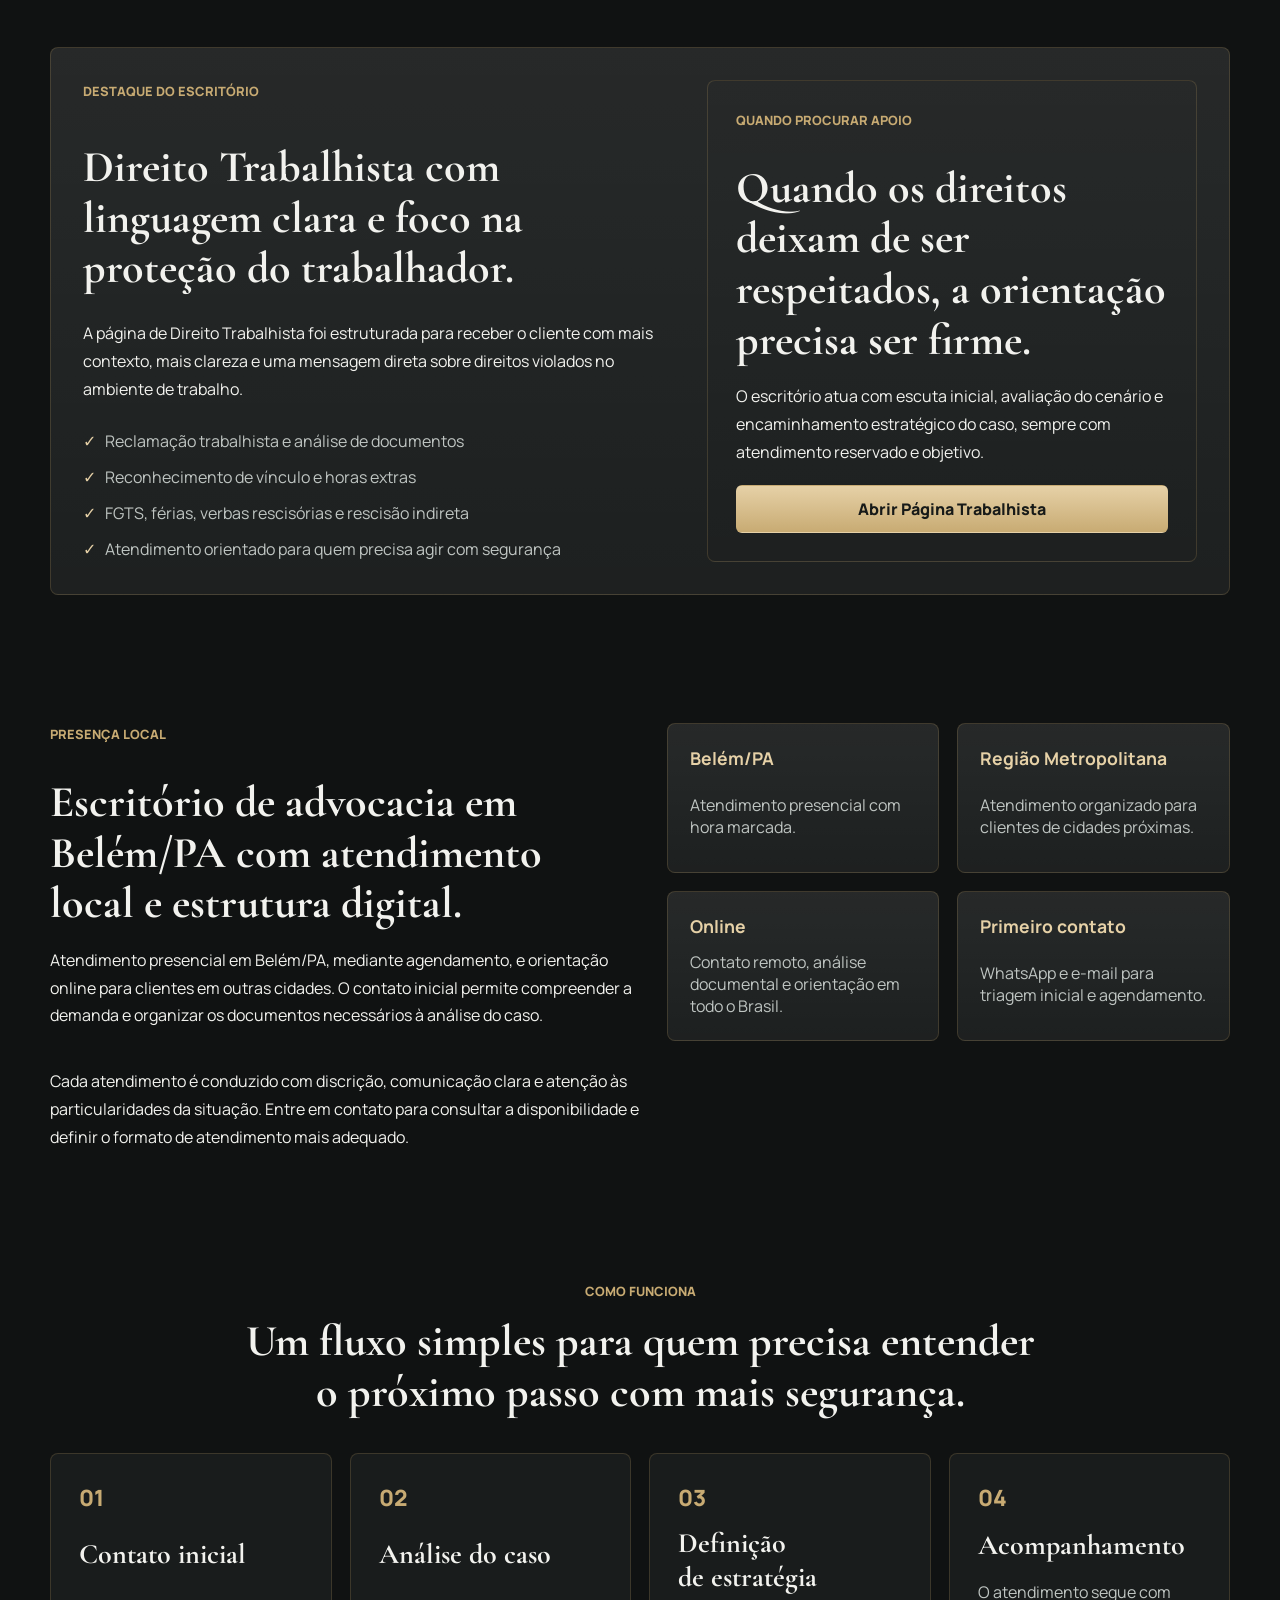
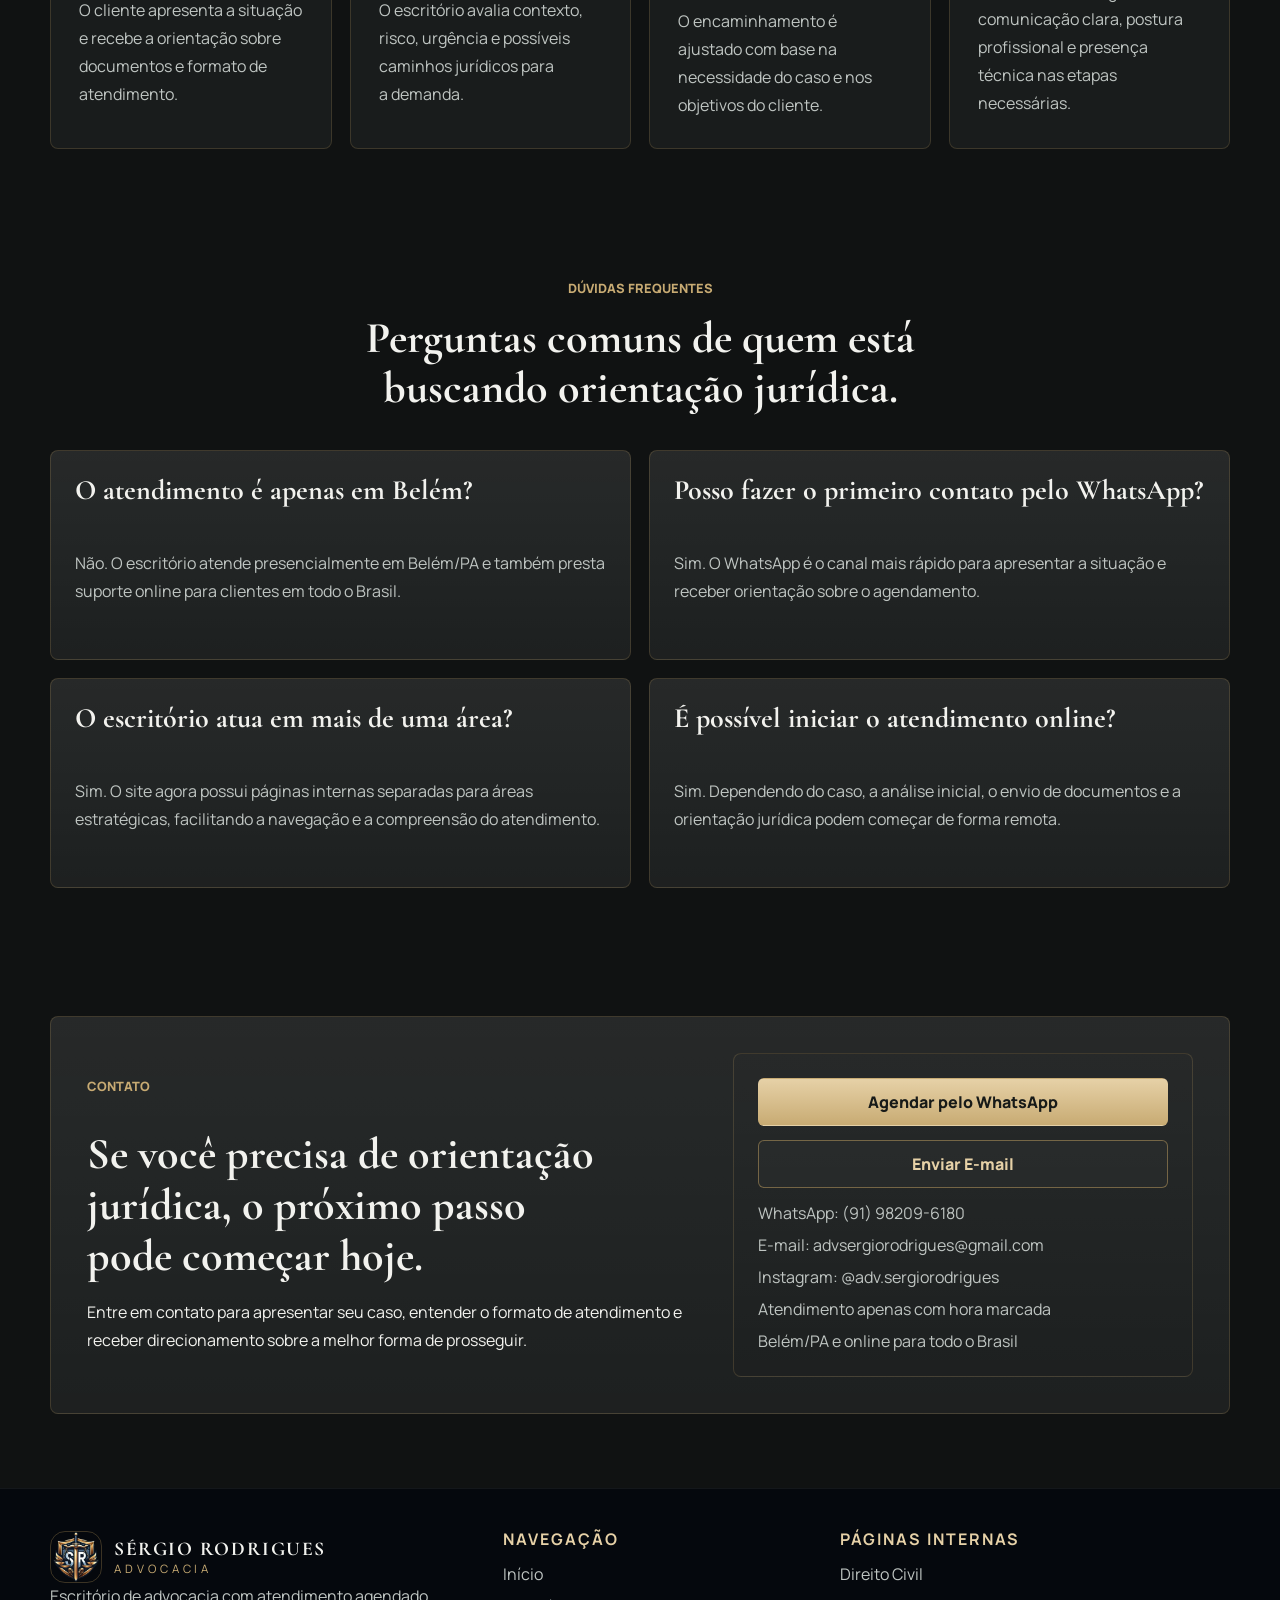
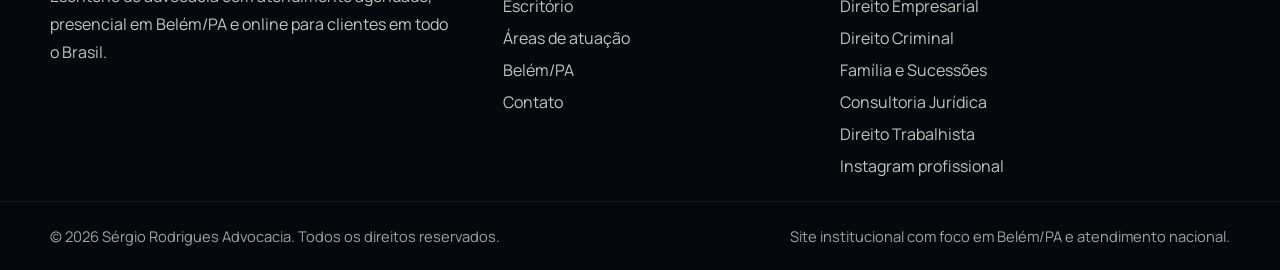
==== commit faeaba48: "Replace artificial office image with authentic portrait" ====
--- a/index.html
+++ b/index.html
@@ -267,7 +267,7 @@
 
         <aside class="office-aside">
           <div class="about-photo glass-card">
-            <img src="assets/foto-escritorio.jpg" alt="Ambiente institucional do escritório" width="1024" height="1024" loading="lazy" decoding="async" />
+            <img src="assets/retrato-sergio-real.jpeg" alt="Sérgio Rodrigues, advogado" width="400" height="400" loading="lazy" decoding="async" style="object-position:center top;aspect-ratio:1/1;height:auto" />
           </div>
 
           <div class="office-summary glass-card">
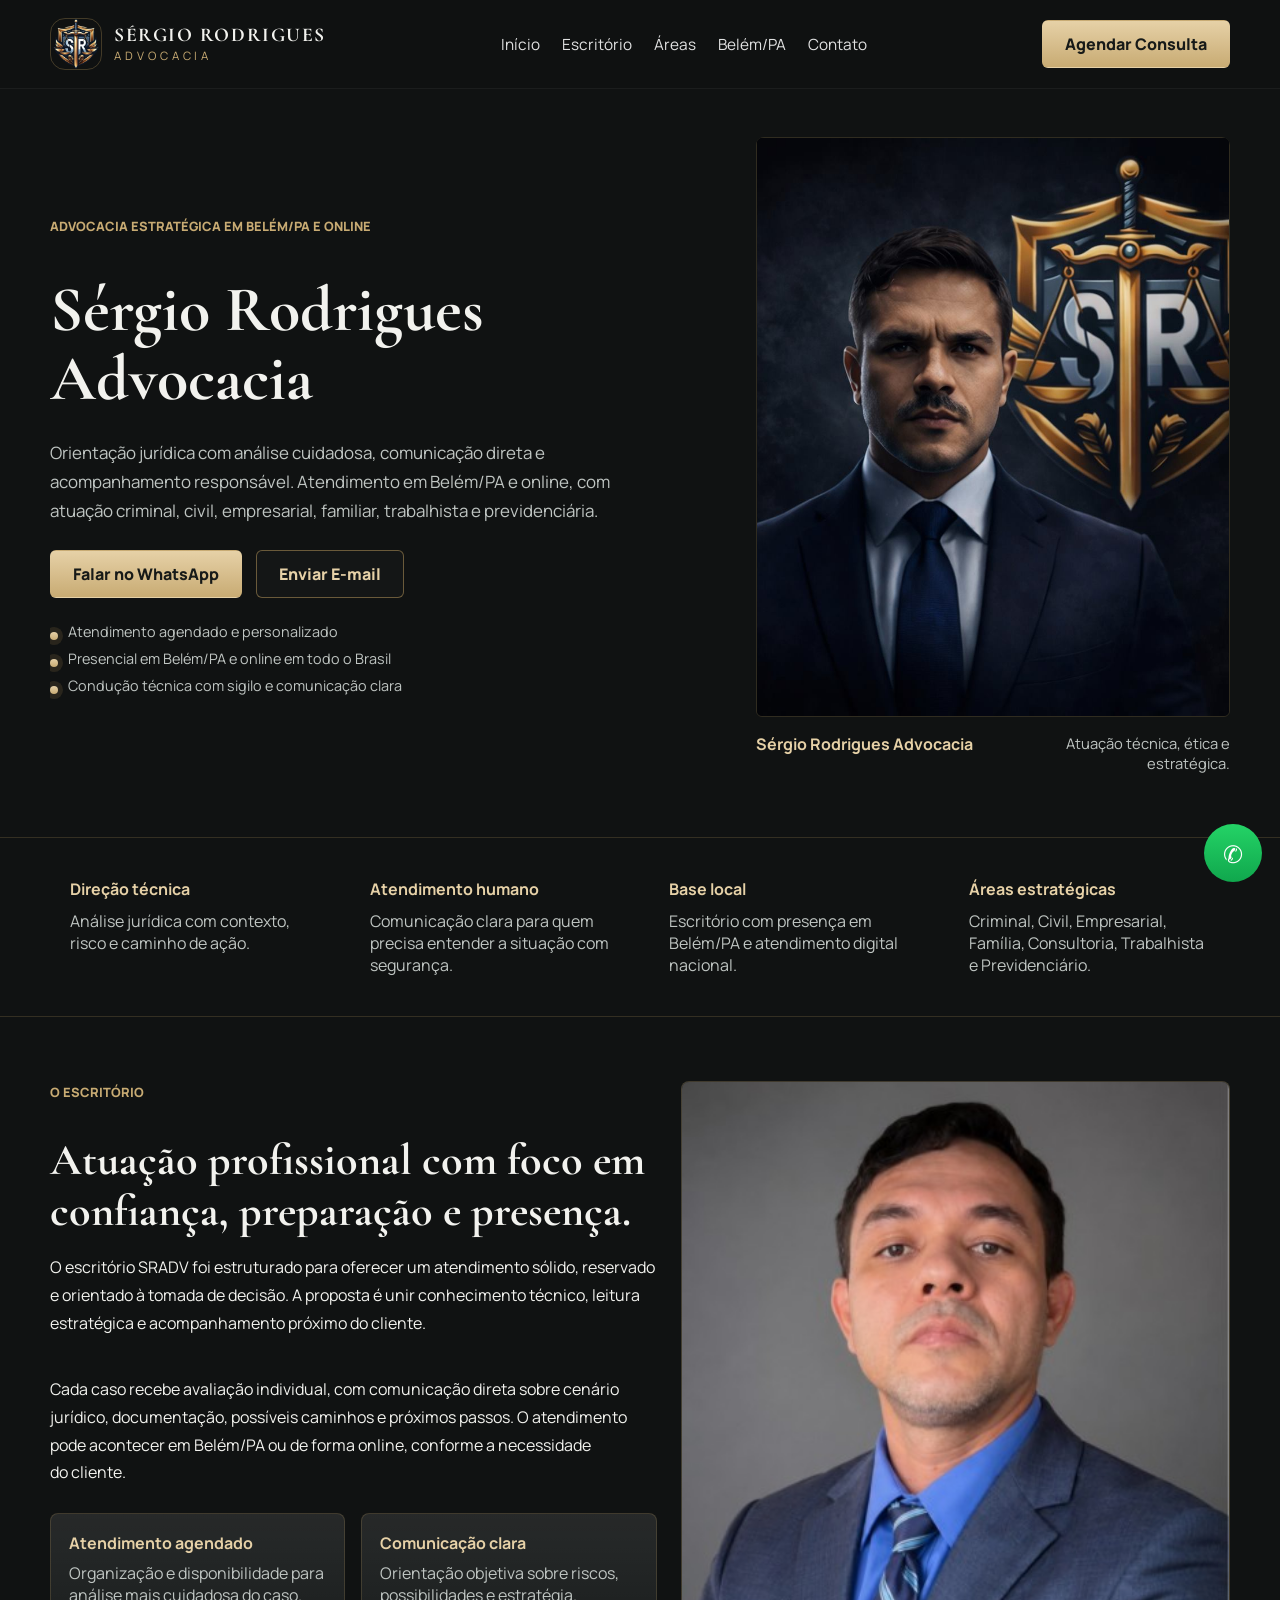
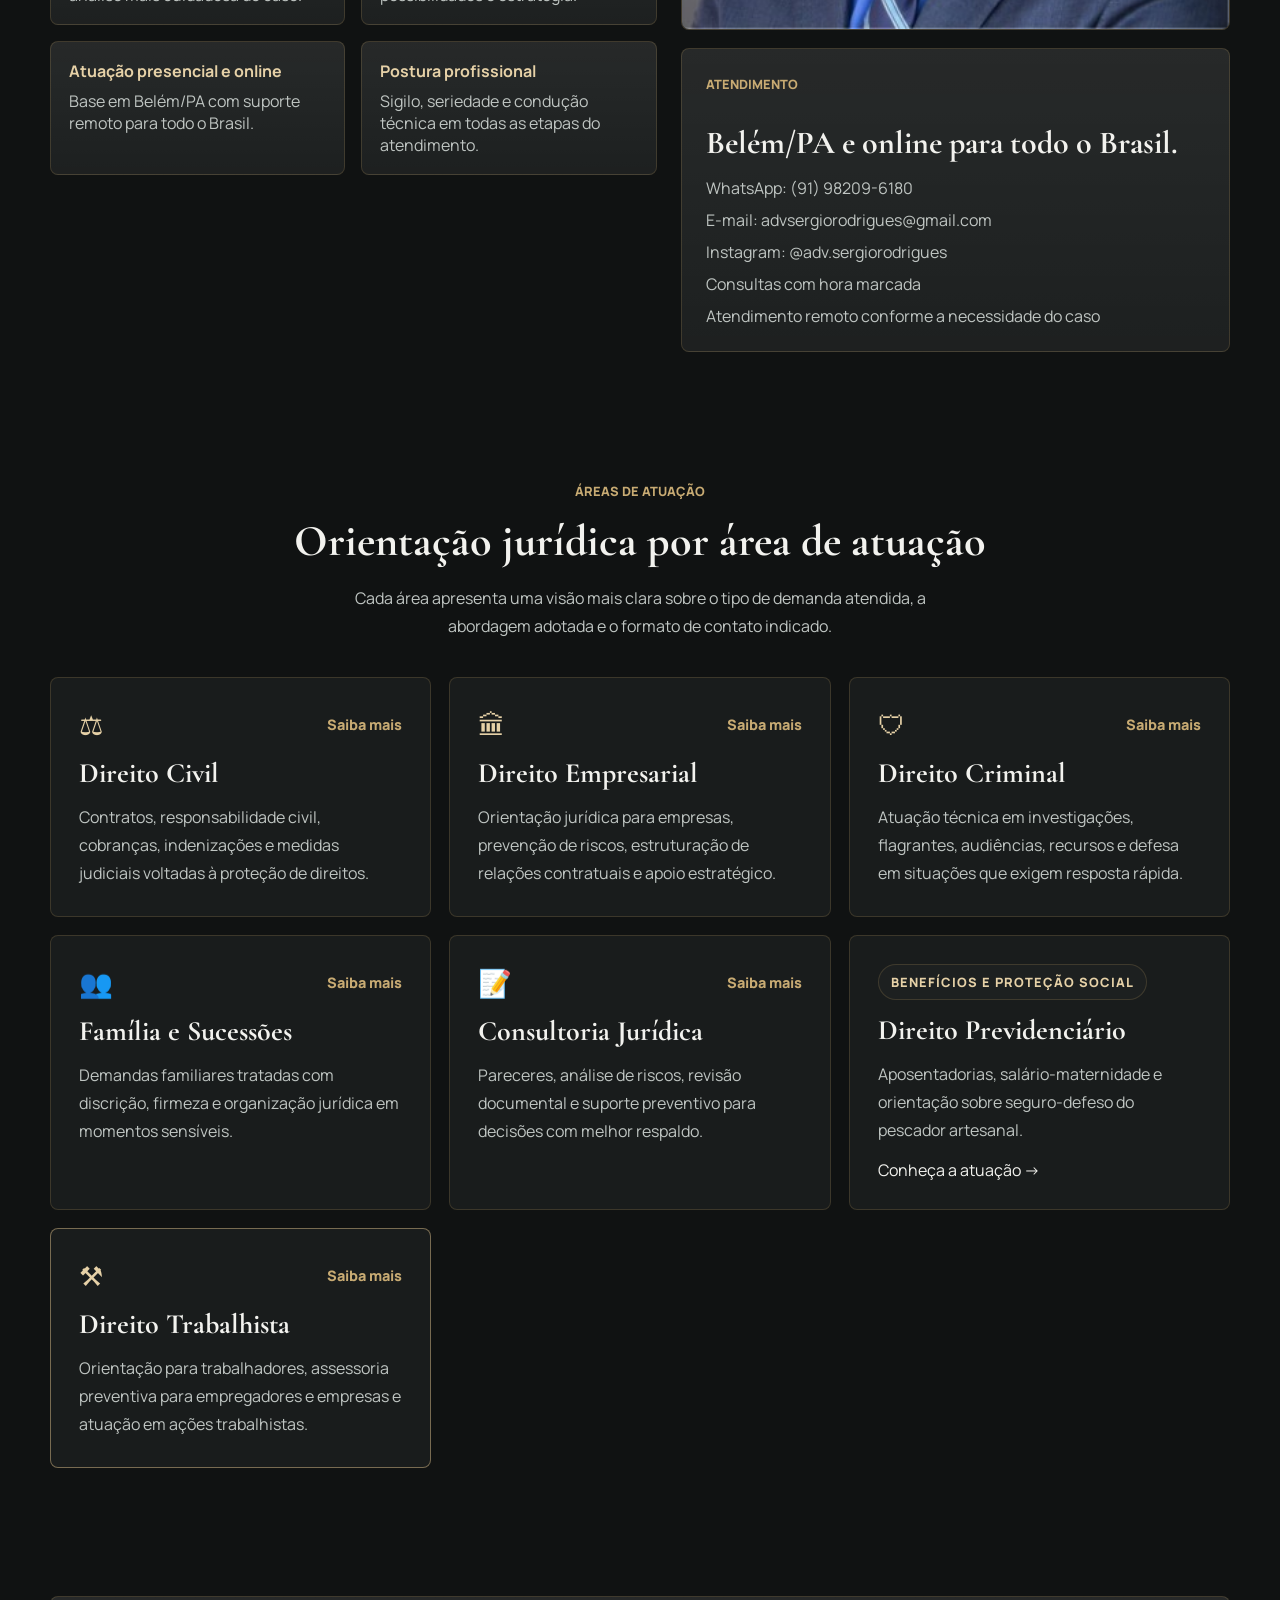
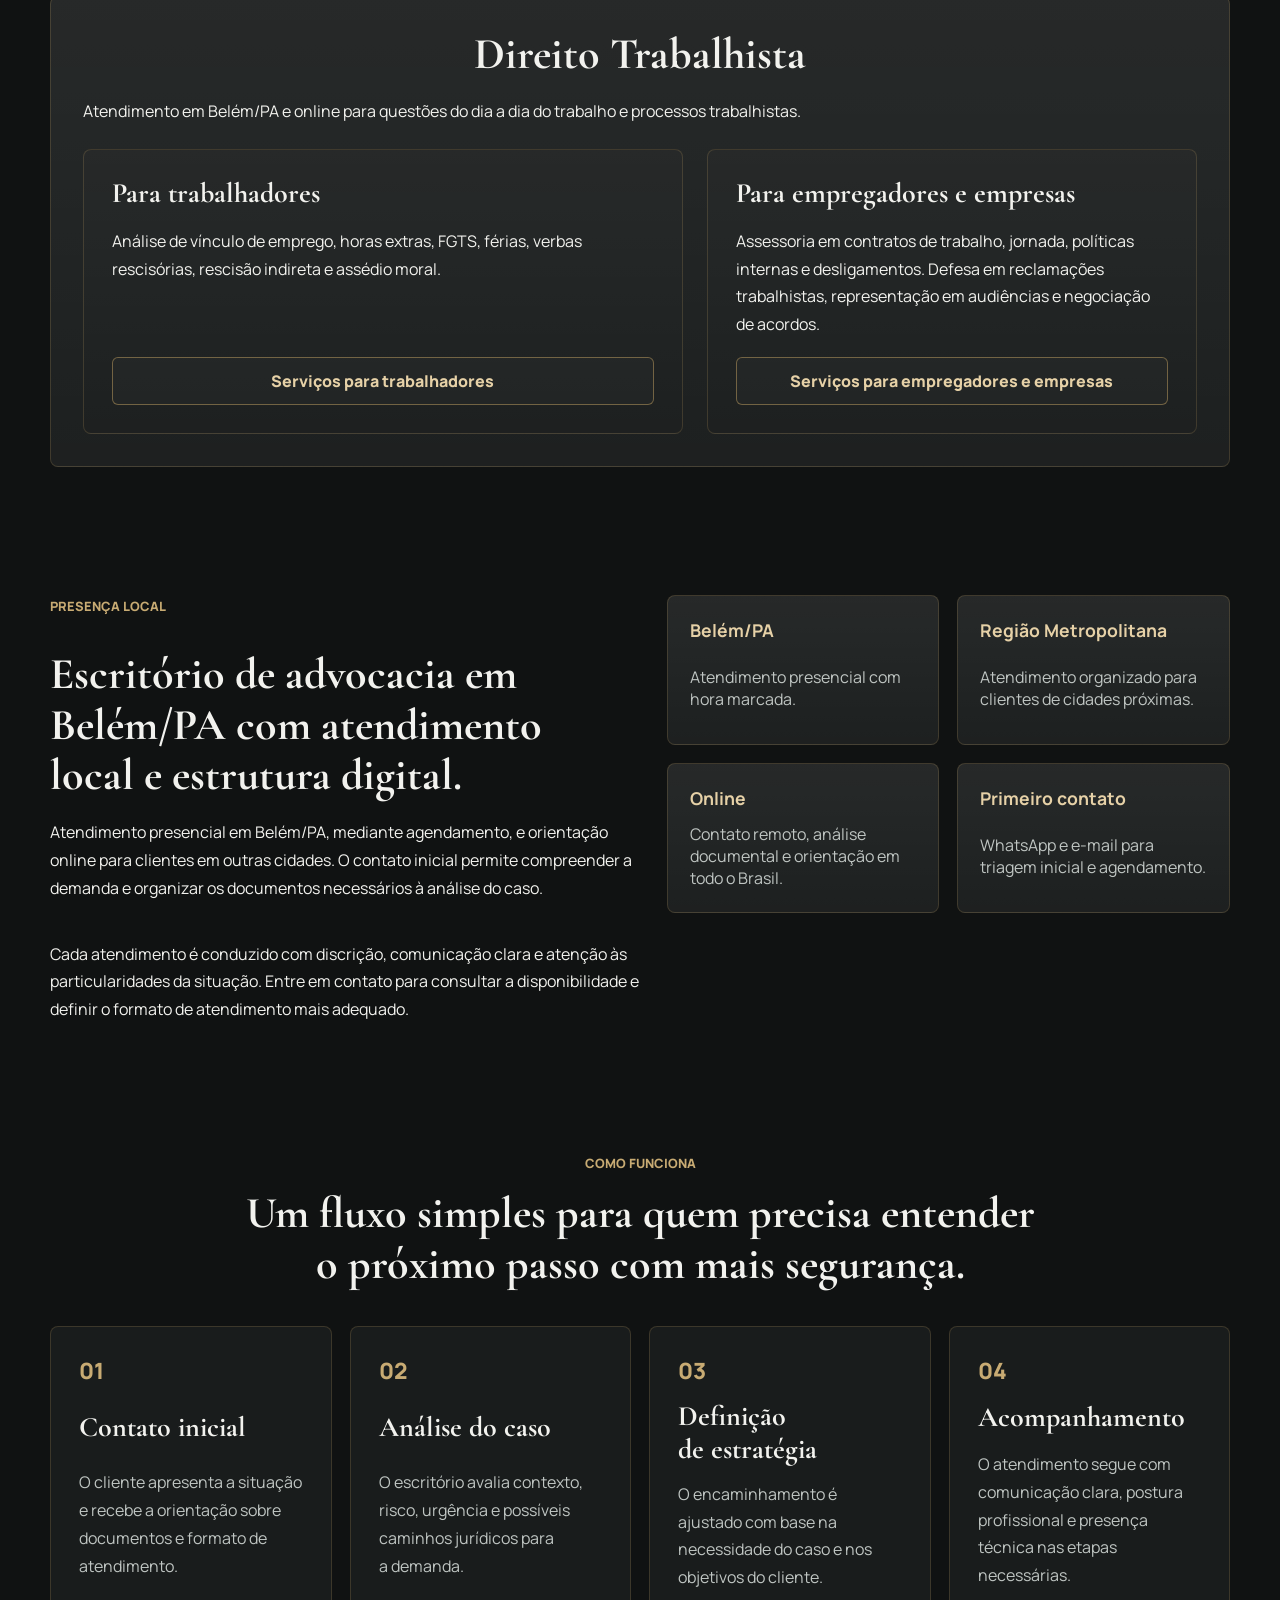
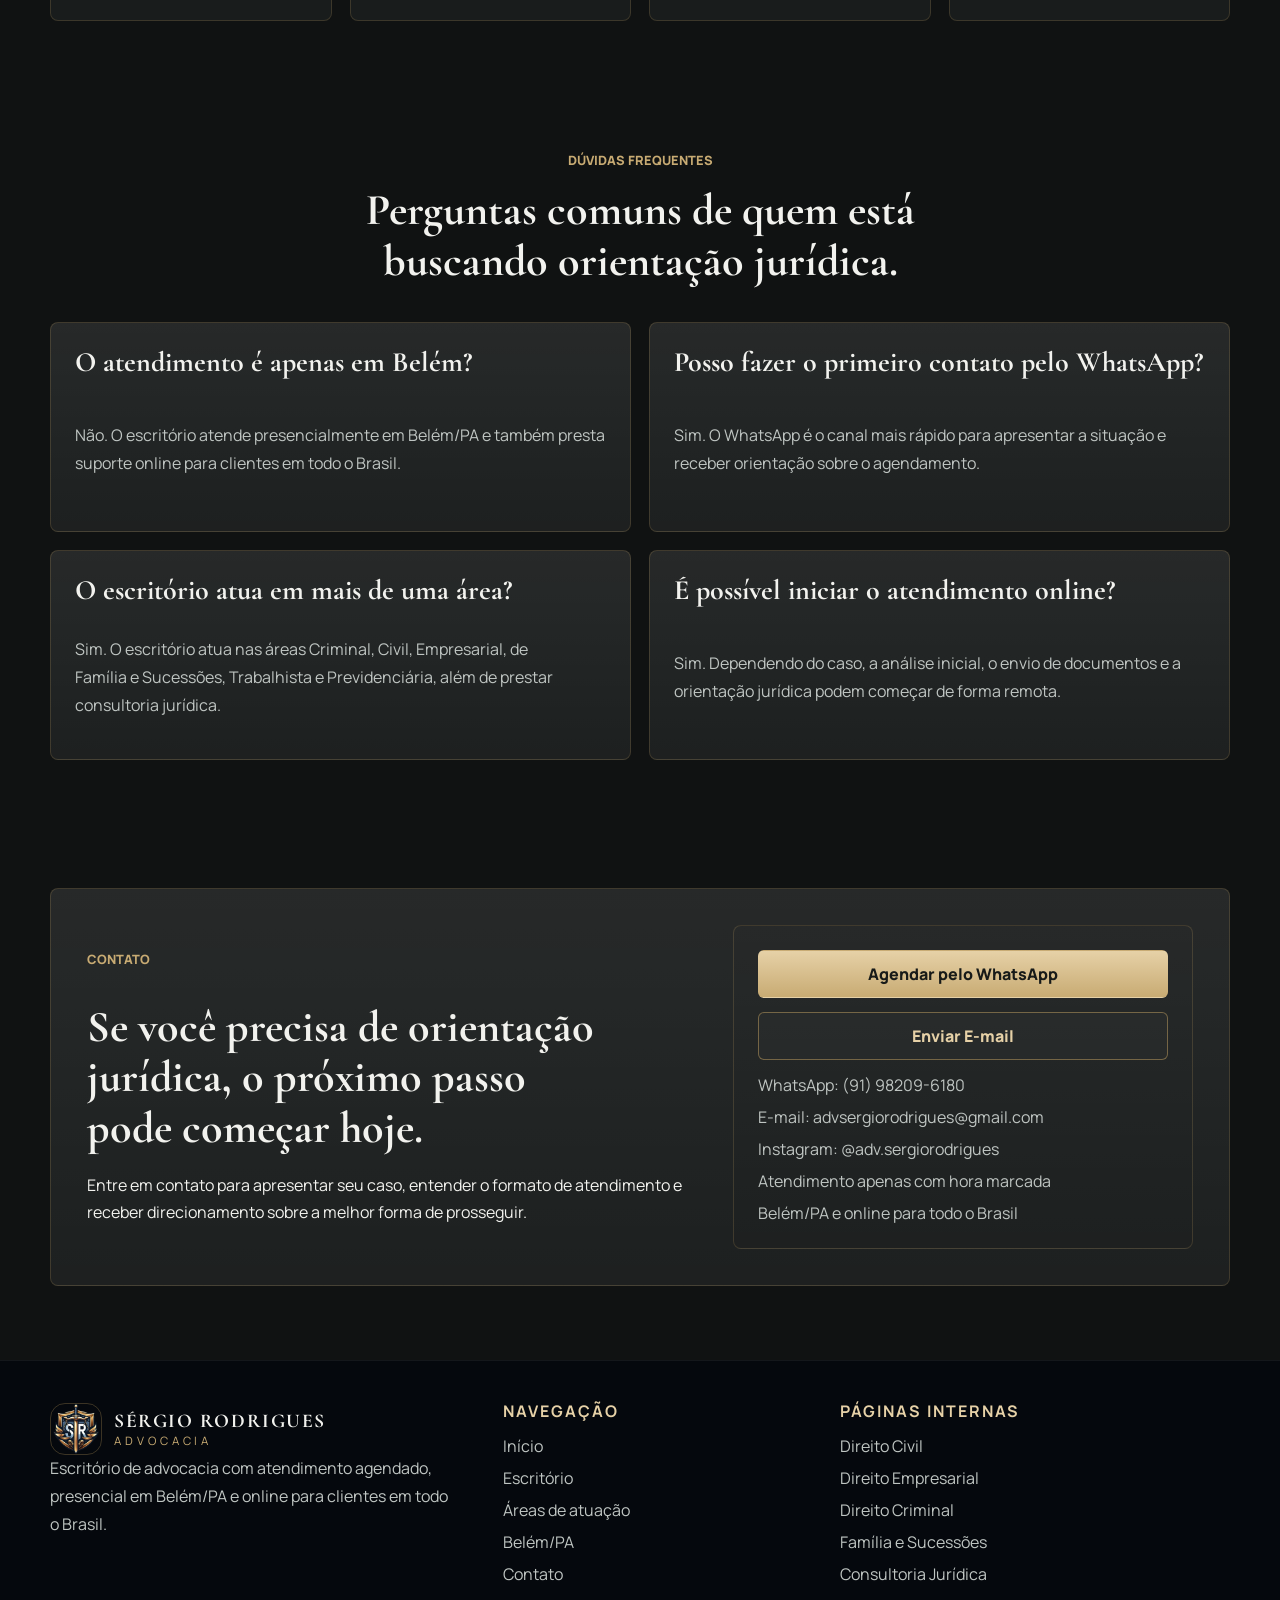
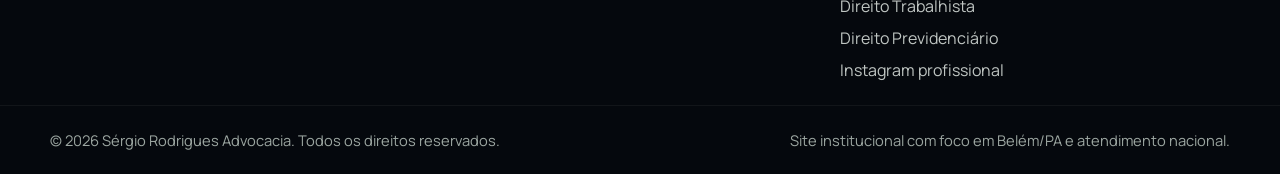
==== commit ee61016a: "Expand labor law services for workers and employers" ====
--- a/index.html
+++ b/index.html
@@ -6,7 +6,7 @@
   <meta name="author" content="Sergio Rodrigues Advocacia" />
   <meta name="format-detection" content="telephone=no, date=no, email=no, address=no" />
   <title>Advogado Em Belém/PA | SRADV Sérgio Rodrigues Advocacia</title>
-  <meta name="description" content="Escritório de advocacia em Belém/PA com atendimento estratégico, agendado e online para todo o Brasil. Atuação em Direito Criminal, Civil, Empresarial, Família, Consultoria e Trabalhista." />
+  <meta name="description" content="Escritório de advocacia em Belém/PA com atendimento estratégico, agendado e online para todo o Brasil. Atuação em Direito Criminal, Civil, Empresarial, Família, Consultoria, Trabalhista e Previdenciário." />
   <meta name="theme-color" content="#07111f" />
   <meta name="robots" content="index, follow, max-image-preview:large" />
   <meta property="og:locale" content="pt_BR" />
@@ -31,7 +31,7 @@
   <link rel="preconnect" href="https://fonts.googleapis.com" />
   <link rel="preconnect" href="https://fonts.gstatic.com" crossorigin />
   <link href="https://fonts.googleapis.com/css2?family=Cormorant+Garamond:wght@500;600;700&family=Manrope:wght@400;500;600;700;800&display=swap" rel="stylesheet" />
-  <link rel="stylesheet" href="styles.css?v=20261113-2" />
+  <link rel="stylesheet" href="styles.css?v=20261119-1" />
   <script type="application/ld+json">
     {
       "@context": "https://schema.org",
@@ -225,7 +225,7 @@
         </article>
         <article class="trust-item">
           <strong>Áreas estratégicas</strong>
-          <span>Criminal, Civil, Empresarial, Família, Consultoria e Trabalhista.</span>
+          <span>Criminal, Civil, Empresarial, Família, Consultoria, Trabalhista e Previdenciário.</span>
         </article>
       </div>
     </section>
@@ -289,7 +289,7 @@
       <div class="container">
         <div class="section-title centered">
           <p class="eyebrow">ÁREAS DE ATUAÇÃO</p>
-          <h2>Páginas internas organizadas para cada frente de atendimento do escritório.</h2>
+          <h2>Orientação jurídica por área de atuação</h2>
           <p class="section-lead">Cada área apresenta uma visão mais clara sobre o tipo de demanda atendida, a abordagem adotada e o formato de contato indicado.</p>
         </div>
 
@@ -351,34 +351,28 @@
               <span class="service-link">Saiba mais</span>
             </div>
             <h3>Direito Trabalhista</h3>
-            <p>Orientação para trabalhador em questões como vínculo, horas extras, FGTS, verbas rescisórias e assédio moral.</p>
-          </a>
-        </div>
-      </div>
-    </section>
-
-    <section class="section spotlight-section" id="trabalhista">
+            <p>Orientação para trabalhadores, assessoria preventiva para empregadores e empresas e atuação em ações trabalhistas.</p>
+          </a>
+        </div>
+      </div>
+    </section>
+
+    <section class="section spotlight-section" id="trabalhista" aria-labelledby="titulo-trabalhista">
       <div class="container spotlight-grid shell-card">
-        <div class="spotlight-copy">
-          <p class="eyebrow">DESTAQUE DO ESCRITÓRIO</p>
-          <h2>Direito Trabalhista com linguagem clara e foco na proteção do trabalhador.</h2>
-          <p>
-            A página de Direito Trabalhista foi estruturada para receber o cliente com mais contexto, mais clareza e
-            uma mensagem direta sobre direitos violados no ambiente de trabalho.
-          </p>
-          <ul class="check-list">
-            <li>Reclamação trabalhista e análise de documentos</li>
-            <li>Reconhecimento de vínculo e horas extras</li>
-            <li>FGTS, férias, verbas rescisórias e rescisão indireta</li>
-            <li>Atendimento orientado para quem precisa agir com segurança</li>
-          </ul>
-        </div>
-
+        <div class="spotlight-copy labor-spotlight-heading">
+          <h2 id="titulo-trabalhista">Direito Trabalhista</h2>
+          <p>Atendimento em Belém/PA e online para questões do dia a dia do trabalho e processos trabalhistas.</p>
+        </div>
         <div class="spotlight-panel glass-card">
-          <p class="eyebrow">QUANDO PROCURAR APOIO</p>
-          <h2>Quando os direitos deixam de ser respeitados, a orientação precisa ser firme.</h2>
-          <p>O escritório atua com escuta inicial, avaliação do cenário e encaminhamento estratégico do caso, sempre com atendimento reservado e objetivo.</p>
-          <a class="btn btn-gold" href="areas/direito-trabalhista.html">Abrir Página Trabalhista</a>
+          <h3>Para trabalhadores</h3>
+          <p>Análise de vínculo de emprego, horas extras, FGTS, férias, verbas rescisórias, rescisão indireta e assédio moral.</p>
+          <a class="btn btn-outline" href="areas/direito-trabalhista.html#trabalhadores">Serviços para trabalhadores</a>
+        </div>
+
+        <div class="spotlight-panel glass-card">
+          <h3>Para empregadores e empresas</h3>
+          <p>Assessoria em contratos de trabalho, jornada, políticas internas e desligamentos. Defesa em reclamações trabalhistas, representação em audiências e negociação de acordos.</p>
+          <a class="btn btn-outline" href="areas/direito-trabalhista.html#empregadores">Serviços para empregadores e empresas</a>
         </div>
       </div>
     </section>
@@ -469,7 +463,7 @@
           </article>
           <article class="glass-card faq-card">
             <h3>O escritório atua em mais de uma área?</h3>
-            <p>Sim. O site agora possui páginas internas separadas para áreas estratégicas, facilitando a navegação e a compreensão do atendimento.</p>
+            <p>Sim. O escritório atua nas áreas Criminal, Civil, Empresarial, de Família e Sucessões, Trabalhista e Previdenciária, além de prestar consultoria jurídica.</p>
           </article>
           <article class="glass-card faq-card">
             <h3>É possível iniciar o atendimento online?</h3>
@@ -535,6 +529,7 @@
           <li><a href="areas/familia-e-sucessoes.html">Família e Sucessões</a></li>
           <li><a href="areas/consultoria-juridica.html">Consultoria Jurídica</a></li>
           <li><a href="areas/direito-trabalhista.html">Direito Trabalhista</a></li>
+          <li><a href="areas/direito-previdenciario.html">Direito Previdenciário</a></li>
           <li><a target="_blank" rel="me noopener noreferrer" href="https://www.instagram.com/adv.sergiorodrigues/">Instagram profissional</a></li>
         </ul>
       </div>
--- a/styles.css
+++ b/styles.css
@@ -1435,3 +1435,24 @@
     filter:none !important;
   }
 }
+
+.labor-services {
+  scroll-margin-top: 124px;
+}
+
+.labor-services .check-list {
+  margin-block-end: 24px;
+}
+
+.labor-spotlight-heading {
+  grid-column: 1 / -1;
+}
+
+#trabalhista .spotlight-panel {
+  grid-template-rows: auto 1fr auto;
+}
+
+#trabalhista .btn,
+.labor-services .btn {
+  text-align: center;
+}
